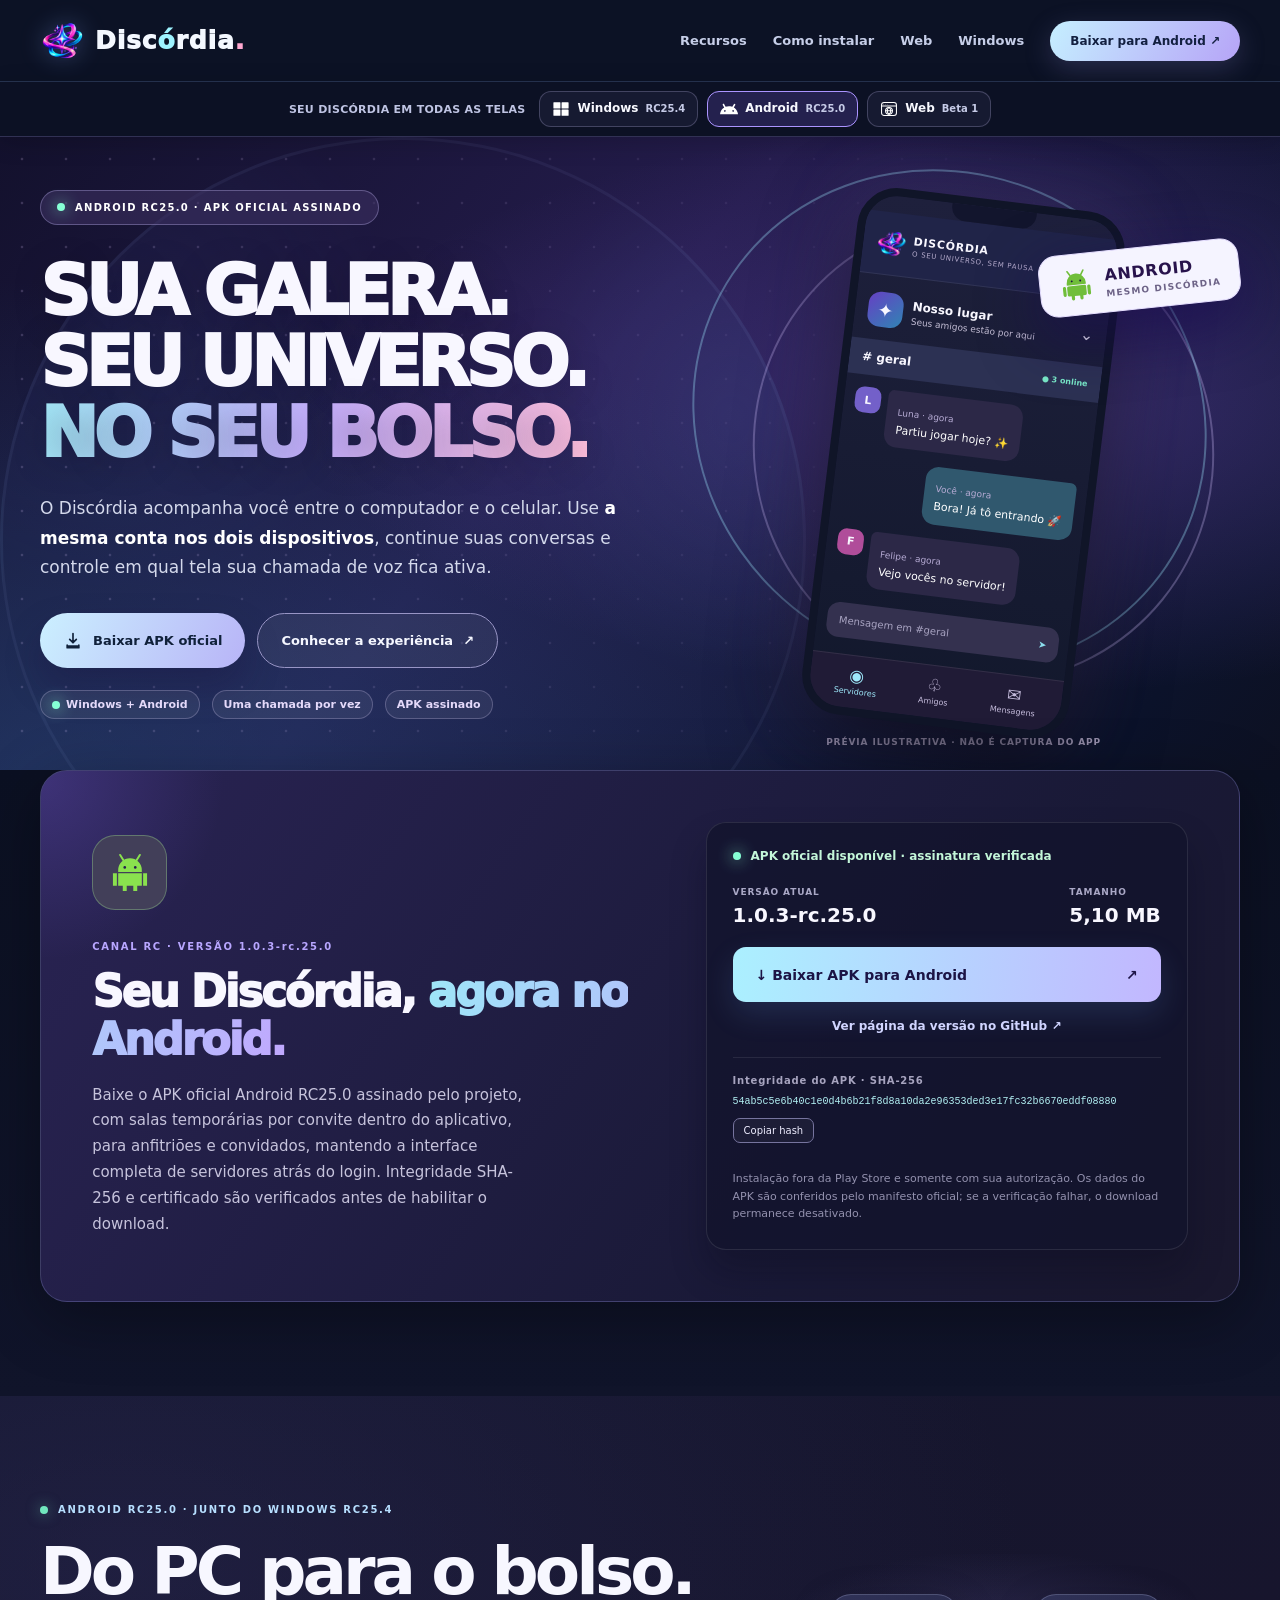
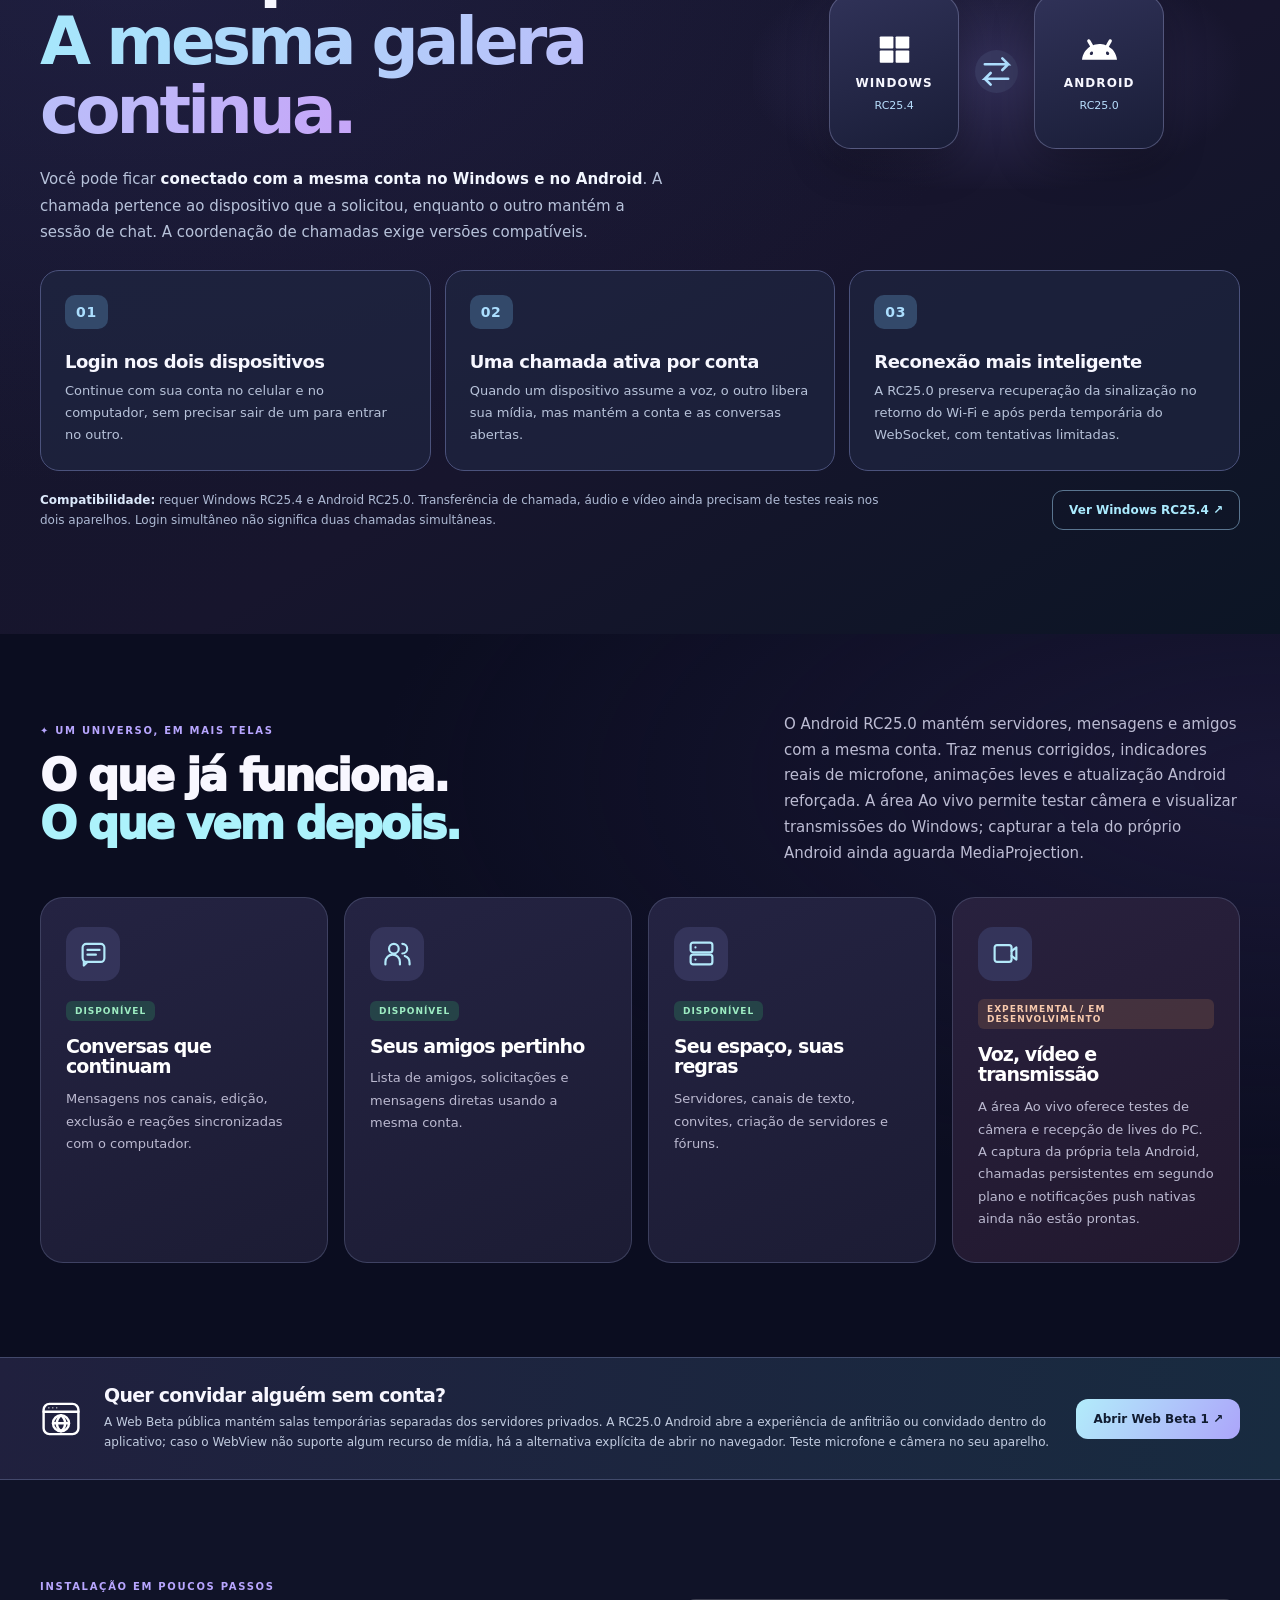
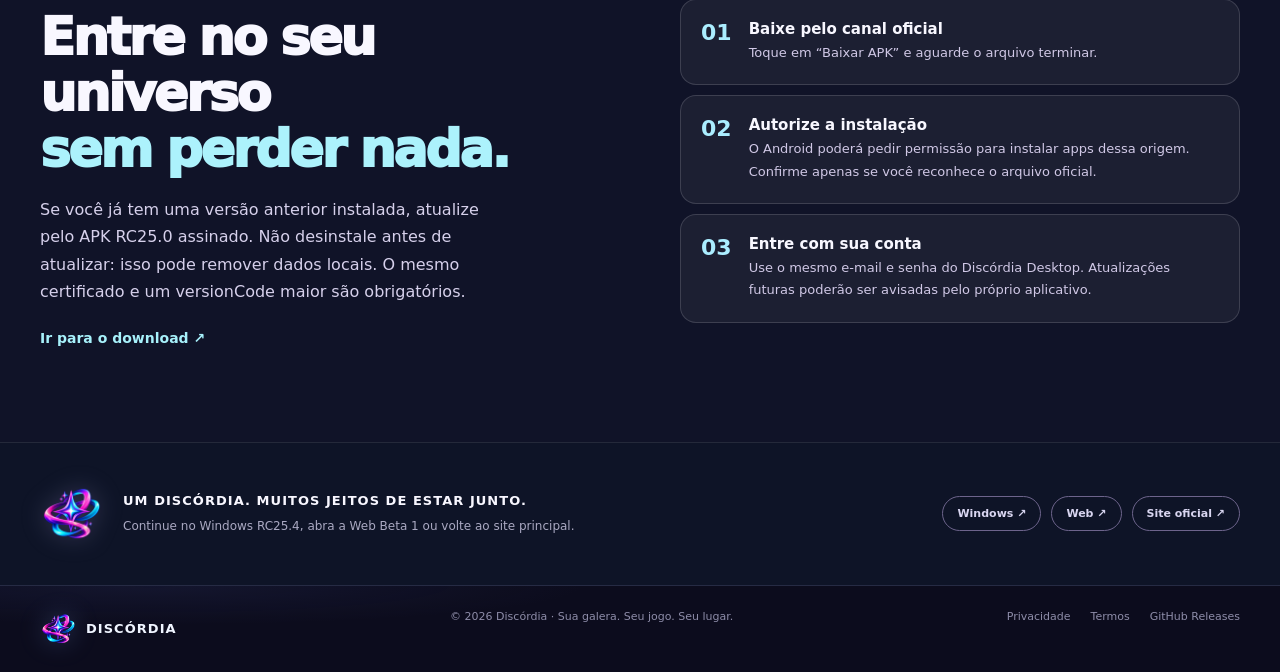
==== android/index.html @ c81fc659 "site(android): align cross-platform labels and links to current Windows RC25.4" ====
<!doctype html>
<html lang="pt-BR">
<head>
<meta charset="utf-8">
<meta name="viewport" content="width=device-width,initial-scale=1">
<meta name="theme-color" content="#0d1023">
<meta name="description" content="Discórdia Android RC25.0: APK oficial assinado, mesma conta que Windows RC25.4, login nos dois dispositivos e uma chamada ativa por vez. Baixe pelo canal oficial.">
<meta property="og:title" content="Discórdia Android · Sua galera, em qualquer lugar">
<meta property="og:description" content="O universo do Discórdia no seu Android: mesma conta, conversas e servidores. Instale pelo canal oficial.">
<meta property="og:type" content="website">
<meta http-equiv="Content-Security-Policy" content="default-src 'none'; script-src 'self'; style-src 'self'; img-src 'self' data:; connect-src 'self'; base-uri 'self'; object-src 'none'; form-action 'none'; upgrade-insecure-requests">
<script src="../legacy-github-pages-redirect.js" data-purpose="legacy-github-pages-redirect"></script>
<link rel="icon" href="../discordia-orbit-app.png" type="image/png">
<link rel="canonical" href="https://discordia-ari.pages.dev/android/">
<link rel="stylesheet" href="./site.css?v=android-rc24-20261108">
<link rel="stylesheet" href="../cross-platform-nav-20261107.css?v=2">
<link rel="stylesheet" href="./refresh-20261107.css?v=1">
<script src="./app.js?v=android-rc24-20261108" defer></script>
<title>Discórdia Android RC25.0 | Seu universo na palma da mão</title>
<link rel="stylesheet" href="../brand-unified-20261108.css">
<link rel="apple-touch-icon" href="../discordia-orbit-app.png">
</head>
<body class="sx-android">
<a class="skip-link" href="#download-section">Pular para download</a>
<header class="topbar">
 <div class="container nav-inner">
  <a class="brand" href="../" aria-label="Discórdia, página inicial"><img src="../discordia-orbit-app.png" width="44" height="44" alt=""><span>Disc<span class="brand-o">ó</span>rdia<span class="brand-dot">.</span></span></a>
  <nav class="toplinks" aria-label="Navegação"><a href="#recursos">Recursos</a><a href="#instalar">Como instalar</a><a href="../web/">Web</a><a href="../#downloads">Windows</a></nav>
  <a class="top-cta" href="#download-section">Baixar para Android <span aria-hidden="true">↗</span></a>
 </div>
</header>
<nav class="disc-cross-platform" aria-label="Versões e plataformas do Discórdia">
 <div class="disc-cross-platform-inner">
  <span class="disc-cross-platform-lead">SEU DISCÓRDIA EM TODAS AS TELAS</span>
  <a class="disc-cross-platform-link" href="../#downloads" title="Discórdia Desktop RC25.4 para Windows"><img src="../platform-icons/windows.svg" alt="" width="18" height="18">Windows <small>RC25.4</small></a>
  <a class="disc-cross-platform-link" href="#download-section" aria-current="page" title="Discórdia Android: APK oficial disponível"><img src="../platform-icons/android.svg" alt="" width="18" height="18">Android <small>RC25.0</small></a>
  <a class="disc-cross-platform-link" href="../web/" title="Discórdia Web Beta pública disponível"><img src="../platform-icons/web.svg" alt="" width="18" height="18">Web <small>Beta 1</small></a>
 </div>
</nav>
<main>
 <section class="hero" aria-labelledby="hero-title">
  <div class="sky" aria-hidden="true"></div>
  <div class="container hero-grid">
   <div class="hero-copy">
    <div class="hero-tag"><span class="live-dot" aria-hidden="true"></span> ANDROID RC25.0 · APK OFICIAL ASSINADO</div>
    <h1 id="hero-title">SUA GALERA.<br>SEU UNIVERSO.<br><em>NO SEU BOLSO.</em></h1>
    <p>O Discórdia acompanha você entre o computador e o celular. Use <strong>a mesma conta nos dois dispositivos</strong>, continue suas conversas e controle em qual tela sua chamada de voz fica ativa.</p>
    <div class="hero-actions">
     <a href="#download-section" class="button button-light"><svg viewBox="0 0 24 24" width="20" height="20" aria-hidden="true"><path fill="currentColor" d="M12 3v11m0 0 4-4m-4 4-4-4M5 17v3h14v-3" stroke="currentColor" stroke-width="2" stroke-linecap="round" stroke-linejoin="round" fill-rule="evenodd"/></svg> Baixar APK oficial</a>
     <a class="button button-outline" href="#recursos">Conhecer a experiência <span aria-hidden="true">↗</span></a>
    </div>
    <div class="hero-proof"><span><span class="proof-dot" aria-hidden="true"></span> Windows + Android</span><span>Uma chamada por vez</span><span>APK assinado</span></div>
   </div>
   <div class="hero-art" role="img" aria-label="Ilustração conceitual da interface de conversas do Discórdia Android, com canais de texto e amigos">
    <div class="halo halo-a"></div><div class="halo halo-b"></div>
    <div class="phone">
     <div class="phone-glass">
      <div class="phone-notch"></div>
      <div class="phone-head"><img src="../discordia-orbit-app.png" width="30" height="30" alt=""><span><b>DISCÓRDIA</b><small>O SEU UNIVERSO, SEM PAUSA</small></span><span class="status-dot"></span></div>
      <div class="phone-guild"><span class="guild-symbol">✦</span><div><strong>Nosso lugar</strong><small>Seus amigos estão por aqui</small></div><span>⌄</span></div>
      <div class="phone-channel"># geral <span>● 3 online</span></div>
      <div class="bubble bubble-friend"><span class="bubble-avatar">L</span><div><small>Luna · agora</small><p>Partiu jogar hoje? ✨</p></div></div>
      <div class="bubble bubble-self"><div><small>Você · agora</small><p>Bora! Já tô entrando 🚀</p></div></div>
      <div class="bubble bubble-friend"><span class="bubble-avatar pink">F</span><div><small>Felipe · agora</small><p>Vejo vocês no servidor!</p></div></div>
      <div class="phone-compose"><span>Mensagem em #geral</span><strong>➤</strong></div>
      <div class="phone-tabs"><span>◉<small>Servidores</small></span><span>♧<small>Amigos</small></span><span>✉<small>Mensagens</small></span></div>
     </div>
    </div>
    <div class="floating-logo"><svg class="android-symbol" viewBox="0 0 64 64" width="34" height="34" aria-hidden="true"><g fill="none" stroke="currentColor" stroke-linecap="round" stroke-width="3"><path d="m17 6 5 8M47 6l-5 8"/></g><g fill="currentColor"><path d="M14 29a18 18 0 0 1 36 0v3H14z"/><rect x="14" y="34" width="36" height="19" rx="3"/><rect x="6" y="34" width="6" height="19" rx="3"/><rect x="52" y="34" width="6" height="19" rx="3"/><rect x="21" y="49" width="6" height="12" rx="3"/><rect x="37" y="49" width="6" height="12" rx="3"/></g><g fill="#1d1740"><circle cx="24" cy="25" r="1.8"/><circle cx="40" cy="25" r="1.8"/></g></svg><div><strong>ANDROID</strong><span>MESMO DISCÓRDIA</span></div></div>
    <small class="concept-note">PRÉVIA ILUSTRATIVA · NÃO É CAPTURA DO APP</small>
   </div>
  </div>
 </section>
 <section class="download-wrap" id="download-section" aria-labelledby="download-title">
  <div class="container">
   <div class="download-card">
    <div class="download-lead">
     <div class="download-icon"><svg class="android-symbol" viewBox="0 0 64 64" width="42" height="42" aria-hidden="true"><path d="M17 6 22 14M47 6l-5 8" stroke="currentColor" stroke-width="3" stroke-linecap="round" fill="none"/><path fill="currentColor" d="M14 29a18 18 0 0 1 36 0v3H14zM14 34h36v19H14zM6 34h6v19H6zM52 34h6v19h-6zM21 49h6v12h-6zM37 49h6v12h-6z"/><circle cx="24" cy="25" r="2" fill="#25204f"/><circle cx="40" cy="25" r="2" fill="#25204f"/></svg></div>
     <div><span class="eyebrow">CANAL RC · VERSÃO 1.0.3-rc.25.0</span><h2 id="download-title">Seu Discórdia, <em>agora no Android.</em></h2><p>Baixe o APK oficial Android RC25.0 assinado pelo projeto, com salas temporárias por convite dentro do aplicativo, para anfitriões e convidados, mantendo a interface completa de servidores atrás do login. Integridade SHA-256 e certificado são verificados antes de habilitar o download.</p></div>
    </div>
    <div class="download-panel">
     <div class="download-status"><span class="live-dot" aria-hidden="true"></span><span id="status" role="status" aria-live="polite">Verificando versão oficial...</span></div>
     <div class="version-row"><div><small>VERSÃO ATUAL</small><strong id="version">Consultando...</strong></div><div><small>TAMANHO</small><strong id="size">—</strong></div></div>
     <a id="download" class="button button-download" hidden rel="noopener noreferrer" href="#">↓ Baixar APK para Android <span>↗</span></a>
     <a id="release-link" href="#" class="release-link" rel="noopener noreferrer" hidden>Ver página da versão no GitHub ↗</a>
     <div id="details" class="checksum" hidden><span>Integridade do APK · SHA-256</span><code id="sha256"></code><button id="copy-hash" type="button" aria-label="Copiar SHA-256 do APK">Copiar hash</button><small id="hash-feedback" role="status"></small></div>
     <p class="download-note">Instalação fora da Play Store e somente com sua autorização. Os dados do APK são conferidos pelo manifesto oficial; se a verificação falhar, o download permanece desativado.</p>
    </div>
   </div>
  </div>
 </section>
<section class="sx-android-bridge" id="dois-dispositivos" aria-labelledby="sx-android-bridge-title">
 <div class="container">
  <div class="sx-bridge-top">
   <div><span class="sx-android-eyebrow"><i></i> ANDROID RC25.0 · JUNTO DO WINDOWS RC25.4</span>
   <h2 id="sx-android-bridge-title">Do PC para o bolso.<br><em>A mesma galera continua.</em></h2>
   <p>Você pode ficar <strong>conectado com a mesma conta no Windows e no Android</strong>. A chamada pertence ao dispositivo que a solicitou, enquanto o outro mantém a sessão de chat. A coordenação de chamadas exige versões compatíveis.</p></div>
   <div class="sx-bridge-pair" aria-label="Windows RC25.4 e Android RC25.0">
    <div><img src="../platform-icons/windows.svg" width="35" height="35" alt=""><strong>WINDOWS</strong><small>RC25.4</small></div>
    <span class="sx-bridge-arrows" aria-hidden="true"><svg width="35" height="35" viewBox="0 0 24 24" fill="none" stroke="currentColor" stroke-width="1.8" stroke-linecap="round"><path d="M4 7h16l-4-4m4 4-4 4M20 17H4l4-4m-4 4 4 4"/></svg></span>
    <div><img src="../platform-icons/android.svg" width="35" height="35" alt=""><strong>ANDROID</strong><small>RC25.0</small></div>
   </div>
  </div>
  <div class="sx-bridge-grid">
   <article><span class="sx-bridge-num">01</span><h3>Login nos dois dispositivos</h3><p>Continue com sua conta no celular e no computador, sem precisar sair de um para entrar no outro.</p></article>
   <article><span class="sx-bridge-num">02</span><h3>Uma chamada ativa por conta</h3><p>Quando um dispositivo assume a voz, o outro libera sua mídia, mas mantém a conta e as conversas abertas.</p></article>
   <article><span class="sx-bridge-num">03</span><h3>Reconexão mais inteligente</h3><p>A RC25.0 preserva recuperação da sinalização no retorno do Wi-Fi e após perda temporária do WebSocket, com tentativas limitadas.</p></article>
  </div>
  <div class="sx-bridge-foot"><p><strong>Compatibilidade:</strong> requer Windows RC25.4 e Android RC25.0. Transferência de chamada, áudio e vídeo ainda precisam de testes reais nos dois aparelhos. Login simultâneo não significa duas chamadas simultâneas.</p>
   <a href="https://github.com/magaskye/discordia/releases/tag/v1.0.3-rc.25.4" target="_blank" rel="noopener noreferrer">Ver Windows RC25.4 ↗</a></div>
 </div>
</section>
 <section class="features" id="recursos" aria-labelledby="features-title">
  <div class="container">
   <div class="section-heading"><div><span class="eyebrow">✦ UM UNIVERSO, EM MAIS TELAS</span><h2 id="features-title">O que já funciona.<br><em>O que vem depois.</em></h2></div><p>O Android RC25.0 mantém servidores, mensagens e amigos com a mesma conta. Traz menus corrigidos, indicadores reais de microfone, animações leves e atualização Android reforçada. A área Ao vivo permite testar câmera e visualizar transmissões do Windows; capturar a tela do próprio Android ainda aguarda MediaProjection.</p></div>
   <div class="feature-grid">
    <article class="feature-card"><span class="feature-ic"><svg aria-hidden="true" width="30" height="30" viewBox="0 0 24 24" fill="none" stroke="currentColor" stroke-width="1.8" stroke-linecap="round" stroke-linejoin="round"><rect x="3" y="4" width="18" height="15" rx="3"/><path d="M7 9h10M7 13h7m-7 6-3 3v-3"/></svg></span><span class="feature-label ready">DISPONÍVEL</span><h3>Conversas que continuam</h3><p>Mensagens nos canais, edição, exclusão e reações sincronizadas com o computador.</p></article>
    <article class="feature-card"><span class="feature-ic"><svg aria-hidden="true" width="30" height="30" viewBox="0 0 24 24" fill="none" stroke="currentColor" stroke-width="1.8" stroke-linecap="round" stroke-linejoin="round"><circle cx="9" cy="8" r="4"/><path d="M2 21v-2a6 6 0 0 1 12 0v2m2-17a4 4 0 0 1 0 8m2 2a6 6 0 0 1 4 6v1"/></svg></span><span class="feature-label ready">DISPONÍVEL</span><h3>Seus amigos pertinho</h3><p>Lista de amigos, solicitações e mensagens diretas usando a mesma conta.</p></article>
    <article class="feature-card"><span class="feature-ic"><svg aria-hidden="true" width="30" height="30" viewBox="0 0 24 24" fill="none" stroke="currentColor" stroke-width="1.8" stroke-linecap="round" stroke-linejoin="round"><rect x="3" y="3" width="18" height="8" rx="2"/><rect x="3" y="13" width="18" height="8" rx="2"/><path d="M7 7h.01M7 17h.01"/></svg></span><span class="feature-label ready">DISPONÍVEL</span><h3>Seu espaço, suas regras</h3><p>Servidores, canais de texto, convites, criação de servidores e fóruns.</p></article>
    <article class="feature-card future"><span class="feature-ic"><svg aria-hidden="true" width="30" height="30" viewBox="0 0 24 24" fill="none" stroke="currentColor" stroke-width="1.8" stroke-linecap="round" stroke-linejoin="round"><rect x="3" y="5" width="14" height="14" rx="2"/><path d="m17 10 4-3v10l-4-3"/></svg></span><span class="feature-label planned">EXPERIMENTAL / EM DESENVOLVIMENTO</span><h3>Voz, vídeo e transmissão</h3><p>A área Ao vivo oferece testes de câmera e recepção de lives do PC. A captura da própria tela Android, chamadas persistentes em segundo plano e notificações push nativas ainda não estão prontas.</p></article>
   </div>
  </div>
 </section>
 <section class="sx-mobile-web-note" aria-label="Discórdia Web no celular"><div class="container sx-mobile-web-inner"><img src="../platform-icons/web.svg" width="42" height="42" alt=""><div><h2>Quer convidar alguém sem conta?</h2><p>A Web Beta pública mantém salas temporárias separadas dos servidores privados. A RC25.0 Android abre a experiência de anfitrião ou convidado dentro do aplicativo; caso o WebView não suporte algum recurso de mídia, há a alternativa explícita de abrir no navegador. Teste microfone e câmera no seu aparelho.</p></div><a href="https://discordia-web-beta.pages.dev/" rel="noopener noreferrer">Abrir Web Beta 1 ↗</a></div></section>
 <section class="instructions" id="instalar" aria-labelledby="install-title"><div class="container instruction-grid">
  <div><span class="eyebrow">INSTALAÇÃO EM POUCOS PASSOS</span><h2 id="install-title">Entre no seu universo<br><em>sem perder nada.</em></h2><p>Se você já tem uma versão anterior instalada, atualize pelo APK RC25.0 assinado. Não desinstale antes de atualizar: isso pode remover dados locais. O mesmo certificado e um versionCode maior são obrigatórios.</p><a class="install-anchor" href="#download-section">Ir para o download ↗</a></div>
  <ol class="steps"><li><b>01</b><div><strong>Baixe pelo canal oficial</strong><p>Toque em “Baixar APK” e aguarde o arquivo terminar.</p></div></li><li><b>02</b><div><strong>Autorize a instalação</strong><p>O Android poderá pedir permissão para instalar apps dessa origem. Confirme apenas se você reconhece o arquivo oficial.</p></div></li><li><b>03</b><div><strong>Entre com sua conta</strong><p>Use o mesmo e-mail e senha do Discórdia Desktop. Atualizações futuras poderão ser avisadas pelo próprio aplicativo.</p></div></li></ol>
 </div></section>
 <section class="cross-platform"><div class="container cross-inner"><img src="../discordia-orbit-app.png" width="62" height="62" alt=""><div><strong>UM DISCÓRDIA. MUITOS JEITOS DE ESTAR JUNTO.</strong><p>Continue no Windows RC25.4, abra a Web Beta 1 ou volte ao site principal.</p></div><div class="cross-links"><a href="../#downloads">Windows ↗</a><a href="../web/">Web ↗</a><a href="../">Site oficial ↗</a></div></div></section>
</main>
<footer class="footer"><div class="container footer-inner"><a class="dc-footbrand" href="../" aria-label="Discórdia · Início"><img src="../discordia-orbit-app.png" alt="" width="36" height="36"><span>DISCÓRDIA</span></a><span>© 2026 Discórdia · Sua galera. Seu jogo. Seu lugar.</span><div><a href="../privacidade.html">Privacidade</a><a href="../termos.html">Termos</a><a href="https://github.com/magaskye/discordia/releases" rel="noopener noreferrer">GitHub Releases</a></div></div></footer>
</body>
</html>
---- android/site.css ----
:root{color-scheme:dark;--bg:#0b0b20;--deep:#160d3a;--purple:#5427a3;--ink:#faf8ff;--muted:#c8c4dd;--cyan:#a1f0ff;--border:rgba(207,195,255,.22);font-family:Inter,"Segoe UI",system-ui,-apple-system,sans-serif}
*{box-sizing:border-box}html{scroll-behavior:smooth;scroll-padding-top:90px}body{margin:0;background:var(--bg);color:var(--ink);font-size:16px;-webkit-font-smoothing:antialiased}a{color:inherit;text-decoration:none}button{font:inherit;cursor:pointer}img{max-width:100%;height:auto}h1,h2,h3,p{margin:0}h1,h2,h3{letter-spacing:-.05em;line-height:1.1}p{line-height:1.72}svg{flex:none}::selection{background:#bcefff;color:#230e59}:focus-visible{outline:3px solid var(--cyan);outline-offset:4px}[hidden]{display:none!important}.container{width:min(1200px,calc(100% - 52px));margin-inline:auto}.skip-link{position:fixed;left:16px;top:-150px;z-index:99;background:#fff;color:#201045;padding:12px 16px;border-radius:10px}.skip-link:focus{top:15px}
.topbar{height:82px;background:#28105cf5;border-bottom:1px solid #ffffff22;position:relative;z-index:20}.nav-inner{display:flex;align-items:center;height:100%;gap:26px}.brand{display:inline-flex;align-items:center;gap:11px;font-weight:950;letter-spacing:.015em;font-size:25px;white-space:nowrap}.brand img{filter:drop-shadow(0 0 12px #ffffff25)}.brand-o{color:#9ef3ff}.brand-dot{color:#ffa7d0}.toplinks{display:flex;gap:26px;align-items:center;margin-left:auto}.toplinks a{font-weight:750;font-size:13px;color:#eee8ff;transition:color .2s}.toplinks a:hover{color:#9fe8ff}.top-cta{font-size:12px;font-weight:900;white-space:nowrap;padding:13px 20px;border-radius:100px;background:#fff;color:#25104b;transition:background .2s,transform .2s}.top-cta:hover{background:#d4f6ff;transform:translateY(-2px)}
.hero{position:relative;isolation:isolate;background:radial-gradient(ellipse at 80% 35%,rgba(156,95,255,.55),transparent 46%),radial-gradient(ellipse at 3% 80%,rgba(51,130,236,.42),transparent 51%),linear-gradient(130deg,#31106b 0%,#491f93 43%,#291057 83%,#1c1245 100%);overflow:hidden}.hero:before{content:"";position:absolute;border:3px solid rgba(189,231,255,.17);width:800px;height:800px;right:-210px;top:-260px;border-radius:50%;pointer-events:none}.sky{position:absolute;inset:0;z-index:-1;opacity:.38;background-image:radial-gradient(rgba(224,202,255,.65) 1px,transparent 1.7px);background-size:44px 44px;mask-image:linear-gradient(95deg,#000c,transparent 85%)}.hero-grid{display:grid;grid-template-columns:minmax(0,1.06fr) minmax(0,.94fr);align-items:center;gap:24px;min-height:650px;padding-top:38px;padding-bottom:62px}.hero-copy{position:relative;z-index:3;padding-bottom:16px}.hero-tag{display:inline-flex;align-items:center;gap:10px;border:1px solid #ffffff69;background:#ffffff1b;padding:11px 16px;border-radius:50px;font-size:10px;font-weight:900;letter-spacing:.13em;color:#fff}.live-dot,.proof-dot{width:8px;height:8px;display:inline-block;background:#86ffd5;border-radius:50%;box-shadow:0 0 16px #8effd7}.hero h1{font-family:Bahnschrift,"Arial Narrow","Segoe UI",system-ui,sans-serif;font-weight:950;font-size:clamp(54px,5.6vw,89px);line-height:1.0;letter-spacing:-.066em;margin:31px 0 25px;white-space:nowrap}.hero h1 em{font-style:normal;color:#a5eaff;background:linear-gradient(95deg,#a0eaff 0%,#e6d2ff 65%,#ffc4e8 100%);background-clip:text;-webkit-background-clip:text;color:transparent}.hero-copy>p{font-size:17px;color:#ede6ff;max-width:580px}.hero-copy strong{color:#fff}.hero-actions{display:flex;flex-wrap:wrap;gap:12px;margin:31px 0 22px}.button{min-height:55px;padding:14px 23px;display:inline-flex;align-items:center;justify-content:center;gap:10px;border-radius:999px;font-size:13px;font-weight:900;transition:background .18s ease,transform .18s ease,border .18s ease}.button:hover{transform:translateY(-2px)}.button-light{background:#fff;color:#24114f;box-shadow:0 18px 36px #16073344}.button-light:hover{background:#d8f7ff}.button-outline{border:1.5px solid #ffffffae;background:#ffffff0e;color:#fff}.button-outline:hover{background:#ffffff25}.hero-proof{display:flex;flex-wrap:wrap;gap:8px;color:#e4d9fa;font-size:11px;font-weight:700}.hero-proof>span{display:flex;align-items:center;gap:6px;padding-right:10px;border-right:1px solid #ffffff48}.hero-proof>span:last-child{border:0}
.hero-art{position:relative;min-width:0;height:575px;display:grid;place-items:center}.halo{position:absolute;left:12%;right:5%;border:2px solid #d5c3ff4a;border-radius:50%;transform:rotate(-28deg);pointer-events:none}.halo-a{height:470px;top:7%}.halo-b{height:490px;left:0;top:0;transform:rotate(34deg);border-color:#a0eaff55}.phone{position:relative;z-index:2;width:269px;height:530px;border:8px solid #12152d;background:#12152d;box-shadow:0 30px 80px #0b052dbb,0 0 65px #b779ff55;transform:rotate(7deg);border-radius:40px;overflow:hidden}.phone-glass{position:relative;display:flex;flex-direction:column;height:100%;border-radius:31px;background:linear-gradient(180deg,#1d1a35,#141529);overflow:hidden}.phone-notch{width:85px;height:17px;background:#12152d;border-radius:0 0 14px 14px;margin:0 auto;z-index:2}.phone-head{height:63px;display:flex;gap:7px;align-items:center;padding:11px 13px;border-bottom:1px solid #ffffff13;background:#211b43}.phone-head img{width:30px;height:30px}.phone-head span:nth-child(2){display:grid;gap:2px}.phone-head b{letter-spacing:.07em;font-size:11px}.phone-head small{font-size:7px;letter-spacing:.1em;color:#b6accd}.status-dot{margin-left:auto;width:7px;height:7px;background:#80f3c7;border-radius:50%}.phone-guild{display:flex;align-items:center;gap:9px;padding:17px 13px 13px}.guild-symbol{display:grid;place-items:center;width:35px;height:35px;border-radius:12px;background:linear-gradient(135deg,#6640c4,#3084b4);font-size:19px}.phone-guild div{display:grid;gap:3px;flex:1}.phone-guild strong{font-size:12px}.phone-guild small{font-size:9px;color:#c4bed5}.phone-channel{display:flex;justify-content:space-between;align-items:center;padding:11px 13px;background:#29274b;font-size:12px;font-weight:800}.phone-channel span{color:#79e8c7;font-size:8px}.bubble{display:flex;gap:7px;margin:12px 11px 2px;align-items:flex-start}.bubble-avatar{width:26px;height:26px;border-radius:9px;background:#7360c9;display:grid;place-items:center;font-size:11px;font-weight:900;flex:none}.bubble-avatar.pink{background:#b04d9a}.bubble>div{padding:10px 11px;background:#2c2847;border-radius:6px 13px 13px 13px;max-width:208px}.bubble small{font-size:9px;color:#b6abd4}.bubble p{margin-top:4px;font-size:11px;line-height:1.3;color:#fff}.bubble-self{justify-content:flex-end}.bubble-self>div{background:#30586e;border-radius:13px 6px 13px 13px}.phone-compose{display:flex;justify-content:space-between;align-items:center;margin:15px 10px 6px;padding:12px;border-radius:12px;background:#34314f;color:#a9a4c2;font-size:10px}.phone-compose strong{color:#8cdeed}.phone-tabs{margin-top:auto;display:flex;justify-content:space-around;border-top:1px solid #ffffff16;background:#201b36;padding:9px 4px 12px}.phone-tabs span{display:flex;flex-direction:column;gap:2px;align-items:center;color:#c6bddd;font-size:17px}.phone-tabs small{font-size:8px}.phone-tabs span:first-child{color:#9ee9fb}.floating-logo{position:absolute;z-index:3;right:0;top:72px;transform:rotate(-6deg);display:flex;align-items:center;gap:12px;background:#f5f4ff;color:#28134c;border:1px solid #e6dfff;border-radius:18px;padding:13px 19px;box-shadow:0 20px 60px #1a0b53aa}.floating-logo svg{color:#70be3a}.floating-logo div{display:grid;gap:4px}.floating-logo strong{font-size:16px;letter-spacing:.04em}.floating-logo span{font-size:9px;font-weight:800;letter-spacing:.13em;color:#6d6387}.concept-note{position:absolute;bottom:3px;color:#eee0ffad;font-size:9px;letter-spacing:.1em;font-weight:800}
.download-wrap{position:relative;z-index:4;background:linear-gradient(#0f1026,#111029);padding:0 0 94px}.download-card{position:relative;margin-top:-42px;display:grid;grid-template-columns:1fr minmax(335px,.85fr);gap:46px;align-items:center;padding:clamp(24px,4vw,54px);border-radius:27px;border:1px solid #9582df85;background:linear-gradient(125deg,#292353,#191936 70%,#19172d);box-shadow:0 24px 80px #06051880;overflow:hidden}.download-card:before{content:"";position:absolute;inset:-35% auto auto -16%;width:390px;height:390px;border-radius:50%;background:radial-gradient(#6750c055,transparent 65%);pointer-events:none}.download-lead,.download-panel{position:relative;z-index:2}.download-icon{display:inline-grid;place-items:center;background:#423f59;border:1px solid #9cda925e;color:#8ae14e;width:75px;height:75px;border-radius:23px;margin-bottom:25px}.eyebrow{display:inline-block;font-size:10px;font-weight:900;letter-spacing:.17em;color:#b8a6ff}.download-lead h2,.section-heading h2,.instruction-grid h2{font-size:clamp(34px,3.4vw,51px);margin:15px 0 18px;font-weight:950}.download-lead h2 em,.section-heading h2 em,.instruction-grid h2 em{font-style:normal;color:#acf2fc}.download-lead p{font-size:15px;color:#c6c3dc;max-width:430px}.download-panel{border:1px solid #ffffff19;border-radius:20px;background:#12132cbd;padding:26px;box-shadow:0 22px 35px #09071544}.download-status{display:flex;align-items:center;gap:10px;color:#c3f6d9;font-size:12px;font-weight:850}.version-row{display:flex;justify-content:space-between;gap:15px;padding:24px 0 20px}.version-row>div{display:grid;gap:6px}.version-row small{font-size:9px;letter-spacing:.1em;color:#aaa8c6;font-weight:800}.version-row strong{font-size:20px;white-space:nowrap}.button-download{width:100%;background:linear-gradient(95deg,#abf0ff,#c2b7ff);color:#1c1445;font-size:14px;border-radius:13px;box-shadow:0 12px 30px #639dec29}.button-download:hover{background:#e2f4ff}.button-download span{margin-left:auto}.release-link{display:block;font-size:12px;font-weight:800;color:#d1d5ff;text-align:center;margin:17px auto 7px}.release-link:hover{text-decoration:underline}.checksum{margin-top:24px;padding-top:17px;border-top:1px solid #ffffff16;display:grid;gap:8px}.checksum span{color:#a7a4bf;font-size:10px;font-weight:900;letter-spacing:.08em}.checksum code{font-size:10px;color:#b2f0f3;overflow-wrap:anywhere;line-height:1.6}.checksum button{justify-self:start;border:1px solid #76749e;background:#ffffff0a;color:#eeedff;border-radius:7px;padding:6px 10px;font-size:10px}.checksum small{color:#b7f1d1}.download-note{color:#9391ae;font-size:11px;line-height:1.6;margin-top:19px}
.features{padding:78px 0 94px;background:radial-gradient(ellipse at 80% 25%,#26204a80,transparent 52%),#101026}.section-heading{display:grid;grid-template-columns:1.2fr .8fr;align-items:end;gap:60px;margin-bottom:30px}.section-heading p{font-size:15px;color:#bcbcd3}.feature-grid{display:grid;grid-template-columns:repeat(4,minmax(0,1fr));gap:16px}.feature-card{padding:29px 25px 32px;border-radius:23px;background:linear-gradient(155deg,#242342,#1c1c34);border:1px solid var(--border);min-height:265px}.feature-card.future{background:linear-gradient(155deg,#28213e,#22182e);border-color:#aa8c9d52}.feature-ic{display:grid;place-items:center;width:50px;height:50px;background:#4d3b8c81;border-radius:15px;color:#c8daff;font-size:26px;margin-bottom:18px}.feature-label{display:inline-block;font-size:9px;font-weight:900;letter-spacing:.11em;padding:5px 9px;border-radius:6px}.feature-label.ready{background:#2a6d5570;color:#9decc2}.feature-label.planned{background:#6b4b4470;color:#f8caad}.feature-card h3{font-size:19px;margin:15px 0 11px;color:#fff}.feature-card p{font-size:13px;color:#bbb9d0}
.instructions{background:linear-gradient(120deg,#31146a,#241149 62%,#181431);padding:95px 0}.instruction-grid{display:grid;grid-template-columns:1fr 1fr;gap:80px;align-items:center}.instruction-grid h2{font-size:clamp(36px,4vw,57px)}.instruction-grid>div>p{max-width:470px;color:#d6d0eb}.install-anchor{display:inline-block;margin-top:24px;color:#a7f1fb;font-weight:800;font-size:14px}.steps{padding:0;list-style:none;margin:0;display:grid;gap:10px}.steps li{display:flex;gap:17px;align-items:flex-start;background:#ffffff0d;padding:20px;border:1px solid #ffffff25;border-radius:16px}.steps b{font-size:22px;color:#abedff}.steps strong{display:block;font-size:15px;margin-bottom:4px}.steps p{font-size:13px;color:#d0c8e6}
.cross-platform{background:#151427;border-top:1px solid #ffffff17;padding:40px 0}.cross-inner{display:flex;align-items:center;gap:21px}.cross-inner img{filter:drop-shadow(0 0 12px #b6b1ed44)}.cross-inner>div:nth-child(2){flex:1}.cross-inner strong{font-size:13px;letter-spacing:.08em}.cross-inner p{font-size:12px;color:#aaa9c2;margin-top:7px}.cross-links{display:flex;flex-wrap:wrap;gap:10px}.cross-links a{border:1px solid #6d648c;color:#d9d6f1;border-radius:999px;padding:10px 14px;font-size:11px;font-weight:800}.cross-links a:hover{border-color:#bce9ff;color:#bce9ff}.footer{background:#0c0c1d;padding:24px 0}.footer-inner{display:flex;justify-content:space-between;gap:20px;color:#8e8da9;font-size:11px}.footer-inner>div{display:flex;gap:20px;flex-wrap:wrap}.footer a:hover{color:#b6ebf6}
@media(max-width:1120px){.hero h1{font-size:clamp(47px,5.4vw,70px)}.floating-logo{right:-6px}.feature-grid{grid-template-columns:repeat(2,1fr)}.toplinks{gap:13px}}
@media(max-width:900px){.toplinks{display:none}.top-cta{margin-left:auto}.hero-grid{grid-template-columns:1fr .82fr}.hero h1{font-size:clamp(43px,5.4vw,62px)}.hero-copy>p{font-size:15px}.phone{transform:rotate(5deg) scale(.86)}.hero-art{height:490px}.floating-logo{top:65px;right:-16px;transform:scale(.82) rotate(-6deg)}.download-card{grid-template-columns:1fr 1fr;gap:23px}.version-row strong{font-size:16px}.section-heading{gap:18px}}
@media(max-width:710px){.container{width:min(100% - 32px,560px)}.topbar{height:72px}.brand{font-size:20px}.brand img{width:37px}.top-cta{font-size:11px;padding:11px 13px}.hero-grid{grid-template-columns:1fr;padding-top:55px;padding-bottom:55px;gap:0}.hero h1{font-size:clamp(44px,9.2vw,67px);margin-top:25px}.hero-copy>p{max-width:540px}.hero-art{height:438px;margin-top:16px}.phone{transform:scale(.77) rotate(6deg)}.floating-logo{top:35px;right:0;transform:scale(.75) rotate(-6deg)}.halo-a{height:320px;top:13%}.halo-b{height:370px;top:8%}.download-wrap{padding-bottom:65px}.download-card{margin-top:-12px;grid-template-columns:1fr;gap:22px}.download-lead h2{font-size:37px}.download-icon{margin-bottom:16px}.section-heading{grid-template-columns:1fr}.features{padding:65px 0}.feature-grid{grid-template-columns:1fr 1fr}.instruction-grid{grid-template-columns:1fr;gap:35px}.instructions{padding:70px 0}.cross-inner{flex-wrap:wrap}.cross-links{width:100%}}
@media(max-width:470px){.hero h1{font-size:clamp(40px,10.3vw,54px)}.hero-tag{font-size:8px;padding:10px 12px}.hero-actions .button{width:100%}.hero-proof{font-size:10px}.feature-grid{grid-template-columns:1fr}.feature-card{min-height:unset}.hero-art{margin-top:0}.floating-logo{right:-28px;top:28px;transform:scale(.65) rotate(-6deg)}.download-panel{padding:18px}.version-row strong{font-size:15px}.footer-inner{flex-direction:column}.phone{transform:scale(.76) rotate(6deg)}}
@media(prefers-reduced-motion:reduce){html{scroll-behavior:auto}.button,.top-cta{transition:none}.button:hover,.top-cta:hover{transform:none}}
---- cross-platform-nav-20261107.css ----
/* Navegação oficial entre plataformas — permanente, acessível e responsiva. */
.disc-cross-platform{position:sticky;top:0;z-index:105;background:rgba(13,18,37,.96);border-bottom:1px solid rgba(182,165,255,.22);color:#f6f5ff;backdrop-filter:blur(14px);-webkit-backdrop-filter:blur(14px);box-shadow:0 5px 24px rgba(0,0,0,.18)}
.disc-cross-platform *{box-sizing:border-box}
.disc-cross-platform-inner{width:min(1200px,calc(100% - 28px));min-height:54px;margin:auto;display:flex;align-items:center;justify-content:center;gap:9px;padding:7px 0}
.disc-cross-platform-lead{font-family:Inter,"Segoe UI",system-ui,sans-serif;font-weight:800;font-size:11px;letter-spacing:.025em;white-space:nowrap;color:#bfc4e3;margin-right:5px}
.disc-cross-platform-link{display:inline-flex;align-items:center;justify-content:center;gap:7px;min-height:36px;min-width:0;border:1px solid rgba(183,180,227,.27);border-radius:12px;padding:5px 12px;color:#f8f9ff!important;text-decoration:none!important;background:rgba(134,120,188,.09);font-family:Inter,"Segoe UI",system-ui,sans-serif;font-size:12px;line-height:1.15;font-weight:750;white-space:nowrap;transition:background .18s,border-color .18s}
.disc-cross-platform-link img{width:18px;height:18px;object-fit:contain;flex-shrink:0}
.disc-cross-platform-link small{font-size:10px;font-weight:600;color:#c6cbe7}
.disc-cross-platform-link[aria-current="page"]{background:rgba(119,88,221,.23);border-color:#ab94ff}
.disc-cross-platform-link:not([aria-current="page"]):hover{background:rgba(119,88,221,.29);border-color:#9586e5}
.disc-cross-platform-link:focus-visible{outline:3px solid #9eeeff;outline-offset:3px}
.disc-rc21-notes-link{display:inline-flex;align-items:center;gap:7px;margin-top:8px;color:#d6b9ff!important;text-decoration:underline;text-underline-offset:3px;font-size:13px;font-weight:800}
@media(max-width:730px){.disc-cross-platform-inner{justify-content:space-between;gap:5px;min-height:50px}.disc-cross-platform-lead{display:none}.disc-cross-platform-link{flex:1;padding:5px 6px;gap:5px;font-size:11px}.disc-cross-platform-link small{display:none}}
@media(max-width:370px){.disc-cross-platform-link{font-size:10px;padding:6px 4px}.disc-cross-platform-link img{width:15px;height:15px}}
---- android/refresh-20261107.css ----
/* Android RC23.3 page refresh, matching official site and Web Beta identity. */
.sx-android{background:#0b0e1d;color:#f8f7ff}
.sx-android .topbar{background:#0d1326f2;border-bottom:1px solid #9f9cdf38}
.sx-android .top-cta{background:linear-gradient(120deg,#c5efff,#b6a4f7);color:#132040;box-shadow:0 8px 27px #7e7cc342}
.sx-android .toplinks a{color:#c6cee8}
.sx-android .hero{background:radial-gradient(ellipse at 80% 40%,#7956d058,transparent 50%),radial-gradient(ellipse at 5% 95%,#245a8966,transparent 55%),linear-gradient(130deg,#13112d,#241c4c 43%,#0c132b 88%,#0d1020)}
.sx-android .hero:before{border-color:#abc4ff22}
.sx-android .hero h1{font-size:clamp(49px,5.4vw,84px);line-height:1.03;white-space:normal}
.sx-android .hero h1 em{background:linear-gradient(100deg,#a4eaf9,#c6b0ff,#ffbfdd);background-clip:text;-webkit-background-clip:text}
.sx-android .hero-tag{font-size:10px;background:#4033648a;border-color:#a69bd46e}
.sx-android .hero-copy>p{max-width:590px;color:#d4d9ec}
.sx-android .button-light{background:linear-gradient(115deg,#cbf0ff,#b8b4f7);color:#10213a}
.sx-android .button-outline{border-color:#9895c5;color:#f5f7ff}
.sx-android .phone{border-color:#101528;box-shadow:0 30px 85px #0009,0 0 75px #a88cff35}
.sx-android .phone-glass{background:linear-gradient(#1e203c,#12182c)}
.sx-android .phone-head{background:#202448}
.sx-android .phone-channel{background:#2c3153}
.sx-android .hero-proof{gap:9px 12px}
.sx-android .hero-proof>span{border:1px solid #e5dbff3e;border-radius:100px;padding:7px 11px;background:#ffffff10}
.sx-android .download-wrap{background:linear-gradient(180deg,#0b1022,#10142a)}
.sx-android .download-card{border-color:#6768a278;box-shadow:0 16px 65px #0005}
.sx-android .download-lead h2 em{background:linear-gradient(100deg,#9ee6f8,#c0a8fe);background-clip:text;-webkit-background-clip:text;color:transparent}
.sx-android .features{background:radial-gradient(ellipse at 100% 20%,#29224d77,transparent 50%),#0b0d20}
.sx-android .feature-card{border:1px solid #575c7f8c;transition:transform .18s,border-color .18s}
.sx-android .feature-card:hover{transform:translateY(-3px);border-color:#8a90c1}
.sx-android .feature-card .feature-ic{display:grid;place-items:center;width:54px;height:54px;border-radius:15px;background:#34345a;color:#b3e9fa;font-size:0}
.sx-android .feature-card .feature-ic svg{width:29px;height:29px}
.sx-android .instructions{background:#101328}
.sx-android-bridge{padding:clamp(62px,8vw,112px) 0;background:radial-gradient(ellipse at 10% 20%,#2f2b5b66,transparent 55%),linear-gradient(150deg,#14172e,#17152d 60%,#0c1525);color:#f7f7ff;position:relative}
.sx-bridge-top{display:grid;grid-template-columns:1.15fr .85fr;align-items:center;gap:55px}
.sx-android-eyebrow{display:inline-flex;align-items:center;gap:10px;letter-spacing:.17em;font-size:10px;font-weight:900;color:#b7dfff}
.sx-android-eyebrow i{width:8px;height:8px;background:#71e7be;border-radius:50%;box-shadow:0 0 14px #79e8c988}
.sx-bridge-top h2{font-size:clamp(34px,5.2vw,66px);letter-spacing:-.06em;line-height:1.06;margin:19px 0 20px}
.sx-bridge-top h2 em{font-style:normal;background:linear-gradient(100deg,#a6e8fc,#c6a6f8);background-clip:text;-webkit-background-clip:text;color:transparent}
.sx-bridge-top p{font-size:15px;color:#b7c2da;max-width:630px;line-height:1.74}.sx-bridge-top p strong{color:#f2f6ff}
.sx-bridge-pair{display:flex;align-items:center;justify-content:center;gap:16px;background:radial-gradient(ellipse at center,#45407599,transparent 73%);padding:40px 5px}
.sx-bridge-pair>div{min-width:130px;min-height:155px;border:1px solid #70739b99;border-radius:22px;background:linear-gradient(160deg,#303258,#191d37);display:flex;align-items:center;justify-content:center;flex-direction:column;gap:9px;box-shadow:0 14px 42px #0004}
.sx-bridge-pair strong{font-size:12px;letter-spacing:.09em}.sx-bridge-pair small{font-size:11px;color:#b7ddfc}
.sx-bridge-arrows{display:grid;place-items:center;color:#aedfff;background:#37385e;border-radius:50%;width:43px;height:43px;flex:none}
.sx-bridge-grid{display:grid;grid-template-columns:repeat(3,minmax(0,1fr));gap:14px;margin-top:25px}
.sx-bridge-grid article{border:1px solid #4b527c;border-radius:19px;background:#202743a6;padding:24px}
.sx-bridge-num{display:inline-flex;color:#acdfff;letter-spacing:.05em;font-size:14px;font-weight:900;background:#33496a;border-radius:10px;padding:9px 11px}
.sx-bridge-grid h3{margin:23px 0 9px;font-size:18px;letter-spacing:-.03em}
.sx-bridge-grid p{margin:0;color:#b7c2d9;font-size:13px;line-height:1.67}
.sx-bridge-foot{display:flex;align-items:center;gap:24px;justify-content:space-between;margin-top:19px}
.sx-bridge-foot p{font-size:12px;color:#aebad4;max-width:840px;line-height:1.74}.sx-bridge-foot strong{color:#dce9fb}
.sx-bridge-foot a{flex:none;color:#abebff;font-size:12px;font-weight:800;border:1px solid #5a7590;border-radius:11px;padding:12px 16px}
.sx-bridge-foot a:hover{background:#253e56}
.sx-mobile-web-note{padding:27px 0;background:linear-gradient(100deg,#20203e,#182b40);border-block:1px solid #626b9388}
.sx-mobile-web-inner{display:flex;align-items:center;gap:22px}
.sx-mobile-web-inner img{flex:none}
.sx-mobile-web-inner>div{flex:1}
.sx-mobile-web-inner h2{font-size:19px;letter-spacing:-.04em;margin-bottom:7px}
.sx-mobile-web-inner p{font-size:12px;line-height:1.6;color:#c2cce0}
.sx-mobile-web-inner a{flex:none;font-size:12px;font-weight:850;color:#111c31;background:linear-gradient(120deg,#b2ecfa,#aca5fa);padding:13px 17px;border-radius:12px}
.sx-android .cross-platform{background:#0e1427}
@media(max-width:960px){.sx-bridge-top{grid-template-columns:1fr;gap:6px}.sx-bridge-pair{padding:18px 0}.sx-bridge-grid{grid-template-columns:repeat(2,minmax(0,1fr))}.sx-bridge-grid article:last-child{grid-column:1/-1}}
@media(max-width:710px){.sx-android .hero h1{font-size:clamp(39px,10vw,59px);white-space:normal}.sx-android .hero-grid{padding-top:46px}.sx-android-bridge{padding:68px 0}.sx-bridge-grid{grid-template-columns:1fr}.sx-bridge-grid article:last-child{grid-column:auto}.sx-bridge-foot{align-items:flex-start;flex-direction:column}.sx-mobile-web-inner{align-items:flex-start;flex-wrap:wrap}.sx-mobile-web-inner>div{flex:1 1 230px}.sx-mobile-web-inner a{width:100%;text-align:center}}
@media(max-width:460px){.sx-android .top-cta{padding:10px 11px;font-size:10px}.sx-android .hero h1{font-size:clamp(36px,10vw,49px)}.sx-bridge-pair{gap:7px}.sx-bridge-pair>div{min-width:100px;min-height:133px}.sx-bridge-arrows{width:35px;height:35px}.sx-bridge-top h2{font-size:35px}.sx-bridge-grid article{padding:20px}}
@media(prefers-reduced-motion:reduce){.sx-android .feature-card{transition:none}.sx-android .feature-card:hover{transform:none}}
---- brand-unified-20261108.css ----
/* Discórdia · site-wide orbital brand consistency (2026-11-08).
   Final, additive stylesheet; preserves existing layouts and release information. */
:root{
  --dc-ink:#090d1b;
  --dc-panel:#171e35;
  --dc-text:#f2f7ff;
  --dc-muted:#a7b9d7;
  --dc-cyan:#79d7f5;
  --dc-violet:#aa97ff;
  --dc-outline:rgba(135,169,231,.25);
  --dc-shadow:0 18px 55px rgba(0,4,18,.4);
}
html{scroll-behavior:smooth}
body{accent-color:#80dfff}
:is(a,button,input,select,textarea):focus-visible{
  outline:2px solid #82e2ff;outline-offset:3px
}
.header,.sx-top,.topbar,.n27-subheader{
  border-bottom:1px solid rgba(135,174,234,.22)!important;
  box-shadow:0 8px 34px rgba(0,5,23,.14);
  backdrop-filter:blur(17px);
}
.header .brand,.sx-top .sx-logo,.topbar .brand,.n27-subheader .n27-subbrand{
  display:inline-flex;align-items:center;gap:11px;
  color:#f4f8ff;letter-spacing:.035em
}
.header .brand img,.sx-logo img,.topbar .brand img,
.n27-subbrand img,.n27-footer-logo img{
  flex:none;object-fit:contain;
  filter:drop-shadow(0 0 12px rgba(130,172,250,.38));
  transition:filter .22s ease,transform .22s ease
}
.header .brand:hover img,.sx-logo:hover img,.topbar .brand:hover img,
.n27-subbrand:hover img,.n27-footer-logo a:hover img{
  filter:drop-shadow(0 0 20px rgba(115,212,255,.55));
  transform:translateY(-2px)
}
.n27-subbrand,.sx-logo,.topbar .brand,.header .brand{
  text-decoration:none
}
:is(.n26-hero,.sx-hero,.hero,.dv-hero,.n27-support-hero){
  position:relative;isolation:isolate
}
:is(.n26-hero,.sx-hero,.hero,.dv-hero,.n27-support-hero)::before{
  content:"";position:absolute;z-index:-1;pointer-events:none;
  inset:0;opacity:.48;
  background:radial-gradient(ellipse 48% 45% at 15% 24%,rgba(79,95,191,.25),transparent 74%),
             radial-gradient(ellipse 36% 44% at 91% 35%,rgba(64,161,211,.16),transparent 78%)
}
:is(.n26-hero-copy h1,.sx-hero h1,.hero-copy h1,.dv-hero h1,.n27-support-hero h1){
  text-wrap:balance;text-shadow:0 7px 35px rgba(0,4,20,.18)
}
:is(.n26-btn,.dp-cta,.sx-cta,.top-cta,.btn,.n27-backsite){
  transition:transform .18s ease,filter .18s ease,
             background-color .18s ease,border-color .18s ease,box-shadow .18s ease
}
:is(.n26-btn,.dp-cta,.sx-cta,.top-cta,.btn,.n27-backsite):hover{
  transform:translateY(-2px)
}
:is(.n26-btn-white,.dp-cta-primary,.sx-cta-primary,.top-cta){
  box-shadow:0 10px 28px rgba(60,135,216,.14)
}
:is(.n27-download-card,.dl-public-card,.dp-card,.feature-card,.sx-feature,
     .n27-support-detail-card,.download-card){
  border-color:var(--dc-outline);
  transition:transform .2s ease,border-color .2s ease,box-shadow .2s ease
}
:is(.n27-download-card,.dl-public-card,.dp-card,.feature-card,.sx-feature,
     .n27-support-detail-card,.download-card):hover{
  border-color:rgba(127,207,255,.43);
  box-shadow:var(--dc-shadow);
  transform:translateY(-2px)
}
:is(.n27-footer,.sx-footer,.footer){
  border-top:1px solid rgba(142,163,223,.2);
  background-image:radial-gradient(ellipse 45% 60% at 12% 0%,rgba(68,83,159,.13),transparent 75%)
}
.dc-footbrand{
  display:inline-flex;align-items:center;gap:10px;min-height:38px;
  color:#f0f5ff;text-decoration:none;font-weight:900;letter-spacing:.08em;
  font-size:13px;flex:none
}
.dc-footbrand img{width:36px;height:36px;object-fit:contain;filter:drop-shadow(0 0 12px rgba(121,164,250,.3))}
.dc-footbrand span{color:inherit}
:is(.sx-footer-inner,.footer-inner):has(.dc-footbrand){gap:13px 21px;flex-wrap:wrap}
.dc-footbrand:hover img{filter:drop-shadow(0 0 19px rgba(129,205,252,.5))}
:is(.n27-footer,.sx-footer,.footer) a:focus-visible{
  outline-color:var(--dc-cyan)
}
@media(max-width:640px){
  .dc-footbrand{width:100%;justify-content:center}
  .dc-footbrand img{width:32px;height:32px}
  :is(.n27-download-card,.dl-public-card,.dp-card,.feature-card,.sx-feature,
      .n27-support-detail-card,.download-card):hover{transform:none}
}
@media(prefers-reduced-motion:reduce){
  html{scroll-behavior:auto}
  .header .brand img,.sx-logo img,.topbar .brand img,
  .n27-subbrand img,.n27-footer-logo img,
  .n26-btn,.dp-cta,.sx-cta,.top-cta,.btn,.n27-backsite{
    transition:none
  }
  :is(.n26-btn,.dp-cta,.sx-cta,.top-cta,.btn,.n27-backsite):hover,
  .header .brand:hover img,.sx-logo:hover img,.topbar .brand:hover img,
  .n27-subbrand:hover img,.n27-footer-logo a:hover img{transform:none}
}

/* 1366px desktop: prioritize downloads over an unreleased admin shortcut. */
@media(min-width:1161px) and (max-width:1500px){
 .header .nav-shell{gap:13px}
 .header .navigation{gap:11px;min-width:0}
 .header .navigation a{font-size:11px!important;white-space:nowrap}
 .header .navigation .nav-support{
   white-space:nowrap!important;padding:9px 12px!important;border-radius:12px!important
 }
 .header .navigation .nav-admin-entry{display:none!important}
 .header .nav-actions{gap:7px}
 .header .nav-account-entry{white-space:nowrap}
 .header .nav-button{white-space:nowrap;padding:10px 12px!important}
}
@media(min-width:851px) and (max-width:1160px){
 .header .nav-shell{gap:12px}
 .header .nav-toggle{
   display:flex;margin-left:auto;flex-direction:column;justify-content:center;
   width:42px;height:42px;gap:5px;padding:10px;
   background:rgba(55,67,103,.5);border:1px solid rgba(153,182,232,.33);
   border-radius:10px
 }
 .header .nav-toggle span{width:100%;height:2px;background:#edf6ff}
 .header .navigation{
   display:none;position:absolute;top:100%;left:0;right:0;z-index:44;
   margin:0;padding:18px clamp(20px,5vw,70px);
   align-items:stretch;flex-direction:column;gap:8px;
   background:rgba(14,21,40,.98);border-bottom:1px solid rgba(157,181,233,.28);
   max-height:calc(100dvh - 82px);overflow-y:auto
 }
 .header .navigation.open{display:flex}
 .header .navigation a{display:block;padding:10px 13px;font-size:13px!important;white-space:normal}
 .header .navigation .nav-admin-entry{display:none!important}
 .header .nav-actions{gap:8px}
}
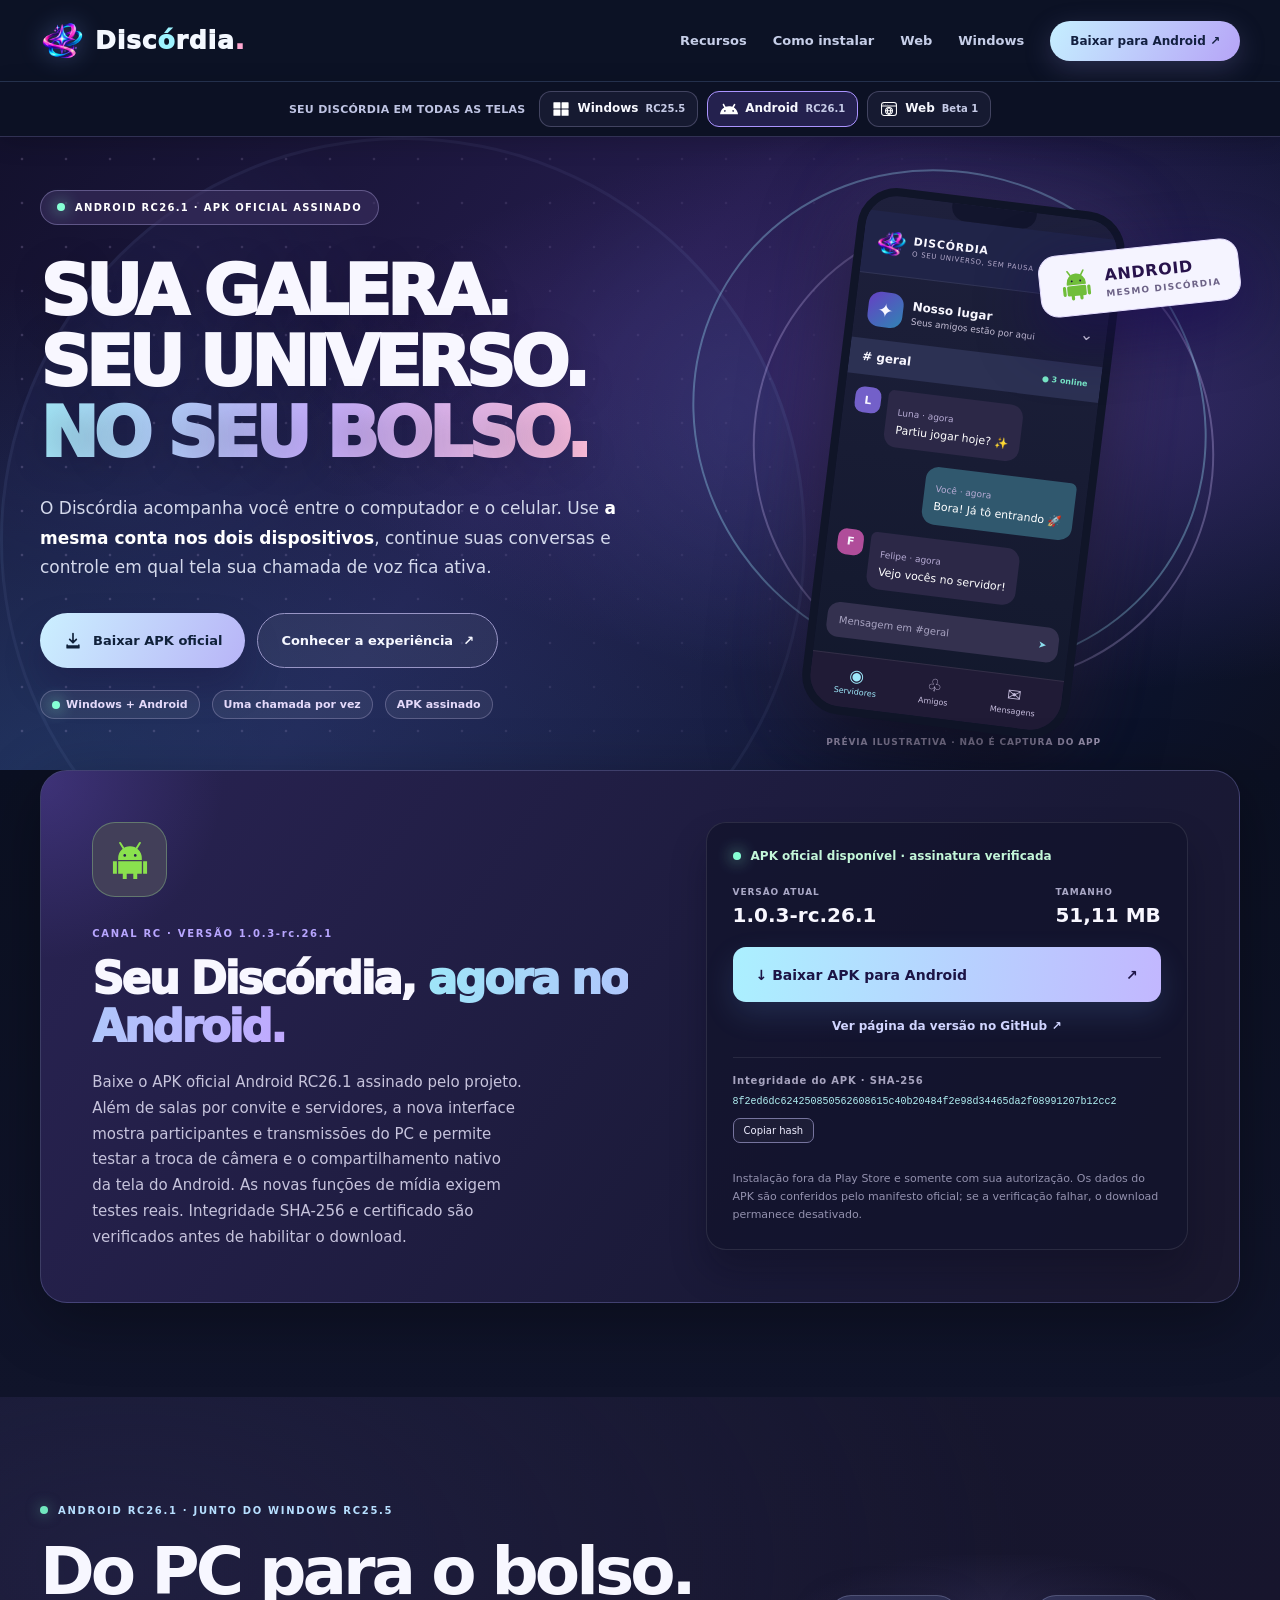
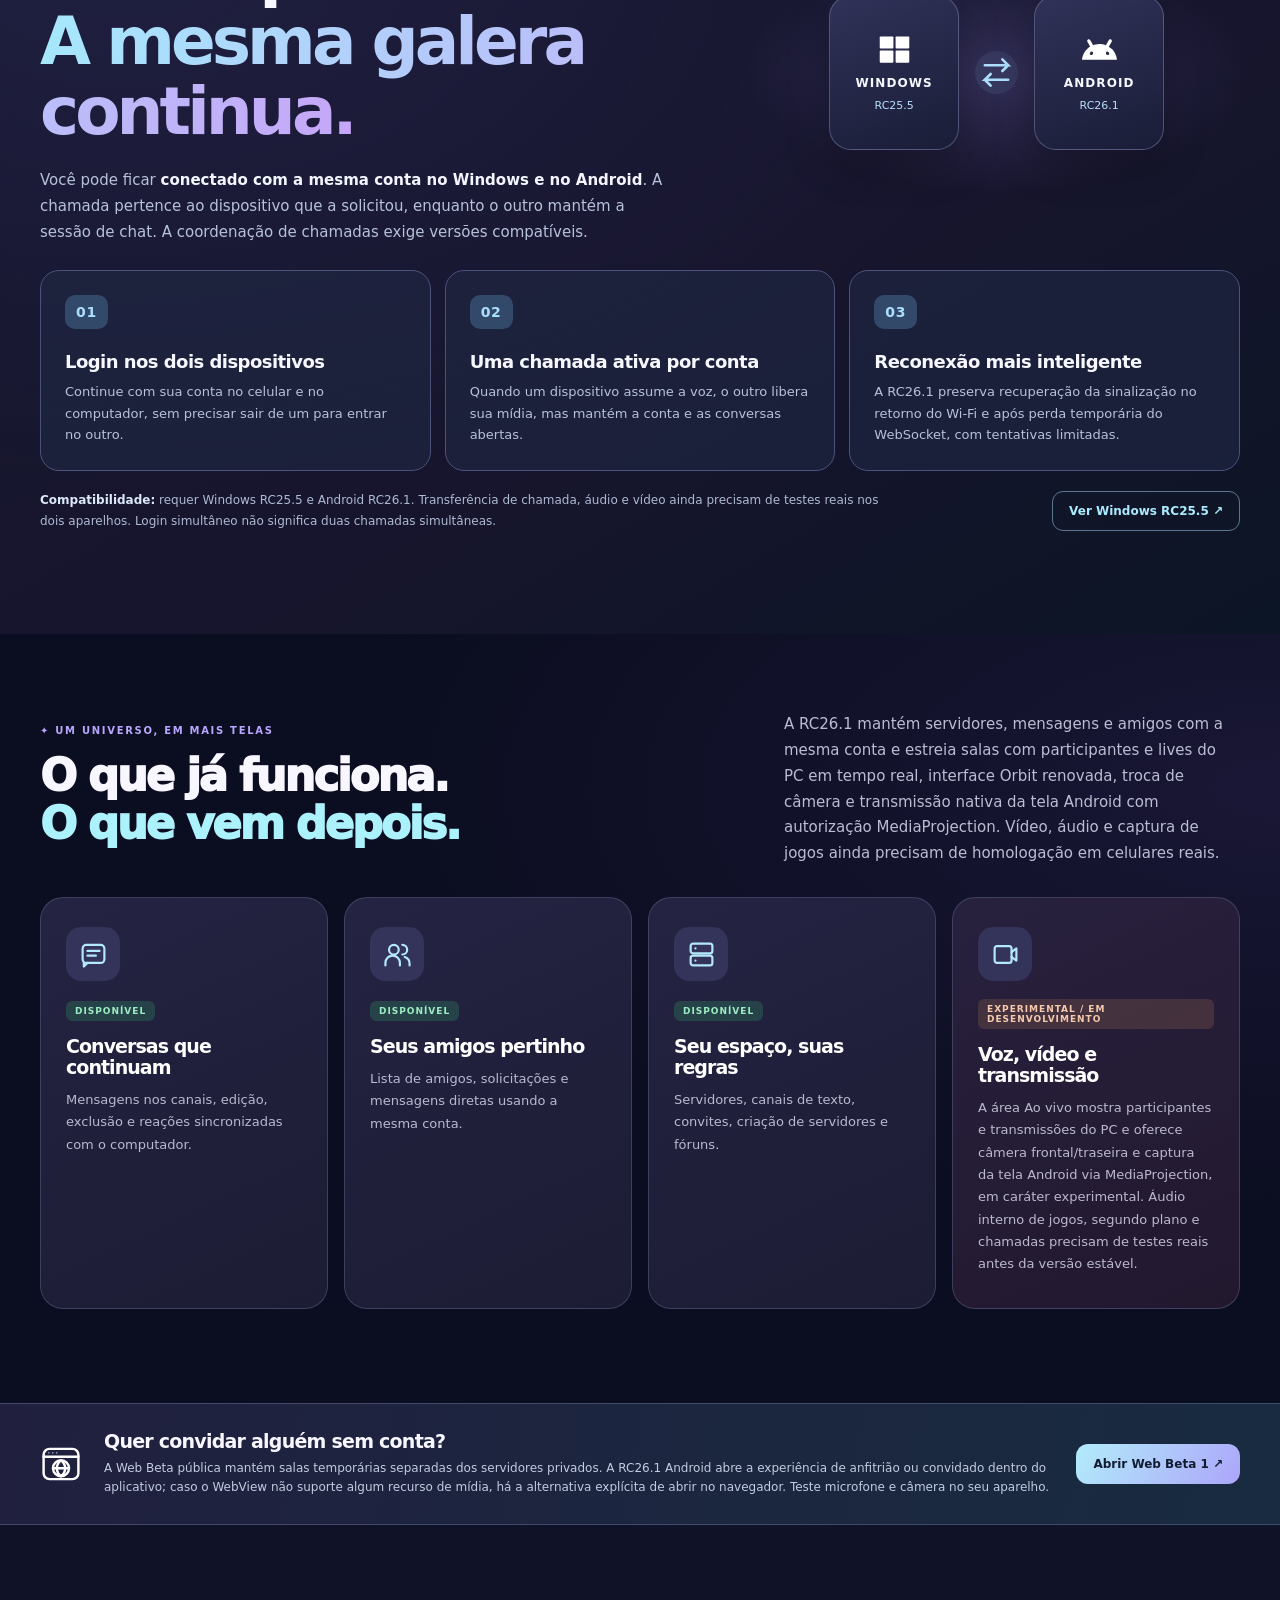
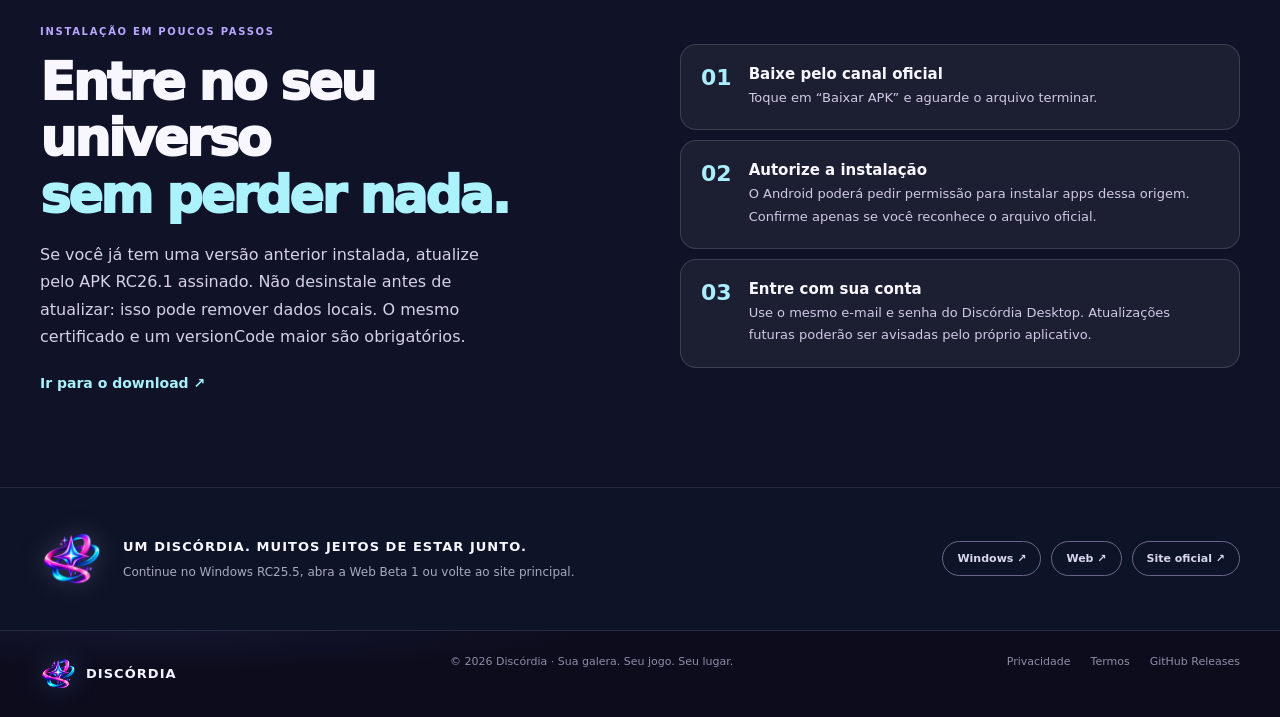
==== commit 85513b70: "site(android): highlight verified RC26.1 release and native screen share in testing" ====
--- a/android/index.html
+++ b/android/index.html
@@ -4,7 +4,7 @@
 <meta charset="utf-8">
 <meta name="viewport" content="width=device-width,initial-scale=1">
 <meta name="theme-color" content="#0d1023">
-<meta name="description" content="Discórdia Android RC25.0: APK oficial assinado, mesma conta que Windows RC25.4, login nos dois dispositivos e uma chamada ativa por vez. Baixe pelo canal oficial.">
+<meta name="description" content="Discórdia Android RC26.1: APK oficial assinado, nova interface, salas com participantes e transmissões do PC, troca de câmera e compartilhamento nativo da tela em testes.">
 <meta property="og:title" content="Discórdia Android · Sua galera, em qualquer lugar">
 <meta property="og:description" content="O universo do Discórdia no seu Android: mesma conta, conversas e servidores. Instale pelo canal oficial.">
 <meta property="og:type" content="website">
@@ -16,7 +16,7 @@
 <link rel="stylesheet" href="../cross-platform-nav-20261107.css?v=2">
 <link rel="stylesheet" href="./refresh-20261107.css?v=1">
 <script src="./app.js?v=android-rc24-20261108" defer></script>
-<title>Discórdia Android RC25.0 | Seu universo na palma da mão</title>
+<title>Discórdia Android RC26.1 | Seu universo na palma da mão</title>
 <link rel="stylesheet" href="../brand-unified-20261108.css">
 <link rel="apple-touch-icon" href="../discordia-orbit-app.png">
 </head>
@@ -32,8 +32,8 @@
 <nav class="disc-cross-platform" aria-label="Versões e plataformas do Discórdia">
  <div class="disc-cross-platform-inner">
   <span class="disc-cross-platform-lead">SEU DISCÓRDIA EM TODAS AS TELAS</span>
-  <a class="disc-cross-platform-link" href="../#downloads" title="Discórdia Desktop RC25.4 para Windows"><img src="../platform-icons/windows.svg" alt="" width="18" height="18">Windows <small>RC25.4</small></a>
-  <a class="disc-cross-platform-link" href="#download-section" aria-current="page" title="Discórdia Android: APK oficial disponível"><img src="../platform-icons/android.svg" alt="" width="18" height="18">Android <small>RC25.0</small></a>
+  <a class="disc-cross-platform-link" href="../#downloads" title="Discórdia Desktop RC25.5 para Windows"><img src="../platform-icons/windows.svg" alt="" width="18" height="18">Windows <small>RC25.5</small></a>
+  <a class="disc-cross-platform-link" href="#download-section" aria-current="page" title="Discórdia Android: APK oficial disponível"><img src="../platform-icons/android.svg" alt="" width="18" height="18">Android <small>RC26.1</small></a>
   <a class="disc-cross-platform-link" href="../web/" title="Discórdia Web Beta pública disponível"><img src="../platform-icons/web.svg" alt="" width="18" height="18">Web <small>Beta 1</small></a>
  </div>
 </nav>
@@ -42,7 +42,7 @@
   <div class="sky" aria-hidden="true"></div>
   <div class="container hero-grid">
    <div class="hero-copy">
-    <div class="hero-tag"><span class="live-dot" aria-hidden="true"></span> ANDROID RC25.0 · APK OFICIAL ASSINADO</div>
+    <div class="hero-tag"><span class="live-dot" aria-hidden="true"></span> ANDROID RC26.1 · APK OFICIAL ASSINADO</div>
     <h1 id="hero-title">SUA GALERA.<br>SEU UNIVERSO.<br><em>NO SEU BOLSO.</em></h1>
     <p>O Discórdia acompanha você entre o computador e o celular. Use <strong>a mesma conta nos dois dispositivos</strong>, continue suas conversas e controle em qual tela sua chamada de voz fica ativa.</p>
     <div class="hero-actions">
@@ -76,7 +76,7 @@
    <div class="download-card">
     <div class="download-lead">
      <div class="download-icon"><svg class="android-symbol" viewBox="0 0 64 64" width="42" height="42" aria-hidden="true"><path d="M17 6 22 14M47 6l-5 8" stroke="currentColor" stroke-width="3" stroke-linecap="round" fill="none"/><path fill="currentColor" d="M14 29a18 18 0 0 1 36 0v3H14zM14 34h36v19H14zM6 34h6v19H6zM52 34h6v19h-6zM21 49h6v12h-6zM37 49h6v12h-6z"/><circle cx="24" cy="25" r="2" fill="#25204f"/><circle cx="40" cy="25" r="2" fill="#25204f"/></svg></div>
-     <div><span class="eyebrow">CANAL RC · VERSÃO 1.0.3-rc.25.0</span><h2 id="download-title">Seu Discórdia, <em>agora no Android.</em></h2><p>Baixe o APK oficial Android RC25.0 assinado pelo projeto, com salas temporárias por convite dentro do aplicativo, para anfitriões e convidados, mantendo a interface completa de servidores atrás do login. Integridade SHA-256 e certificado são verificados antes de habilitar o download.</p></div>
+     <div><span class="eyebrow">CANAL RC · VERSÃO 1.0.3-rc.26.1</span><h2 id="download-title">Seu Discórdia, <em>agora no Android.</em></h2><p>Baixe o APK oficial Android RC26.1 assinado pelo projeto. Além de salas por convite e servidores, a nova interface mostra participantes e transmissões do PC e permite testar a troca de câmera e o compartilhamento nativo da tela do Android. As novas funções de mídia exigem testes reais. Integridade SHA-256 e certificado são verificados antes de habilitar o download.</p></div>
     </div>
     <div class="download-panel">
      <div class="download-status"><span class="live-dot" aria-hidden="true"></span><span id="status" role="status" aria-live="polite">Verificando versão oficial...</span></div>
@@ -92,41 +92,41 @@
 <section class="sx-android-bridge" id="dois-dispositivos" aria-labelledby="sx-android-bridge-title">
  <div class="container">
   <div class="sx-bridge-top">
-   <div><span class="sx-android-eyebrow"><i></i> ANDROID RC25.0 · JUNTO DO WINDOWS RC25.4</span>
+   <div><span class="sx-android-eyebrow"><i></i> ANDROID RC26.1 · JUNTO DO WINDOWS RC25.5</span>
    <h2 id="sx-android-bridge-title">Do PC para o bolso.<br><em>A mesma galera continua.</em></h2>
    <p>Você pode ficar <strong>conectado com a mesma conta no Windows e no Android</strong>. A chamada pertence ao dispositivo que a solicitou, enquanto o outro mantém a sessão de chat. A coordenação de chamadas exige versões compatíveis.</p></div>
-   <div class="sx-bridge-pair" aria-label="Windows RC25.4 e Android RC25.0">
-    <div><img src="../platform-icons/windows.svg" width="35" height="35" alt=""><strong>WINDOWS</strong><small>RC25.4</small></div>
+   <div class="sx-bridge-pair" aria-label="Windows RC25.5 e Android RC26.1">
+    <div><img src="../platform-icons/windows.svg" width="35" height="35" alt=""><strong>WINDOWS</strong><small>RC25.5</small></div>
     <span class="sx-bridge-arrows" aria-hidden="true"><svg width="35" height="35" viewBox="0 0 24 24" fill="none" stroke="currentColor" stroke-width="1.8" stroke-linecap="round"><path d="M4 7h16l-4-4m4 4-4 4M20 17H4l4-4m-4 4 4 4"/></svg></span>
-    <div><img src="../platform-icons/android.svg" width="35" height="35" alt=""><strong>ANDROID</strong><small>RC25.0</small></div>
+    <div><img src="../platform-icons/android.svg" width="35" height="35" alt=""><strong>ANDROID</strong><small>RC26.1</small></div>
    </div>
   </div>
   <div class="sx-bridge-grid">
    <article><span class="sx-bridge-num">01</span><h3>Login nos dois dispositivos</h3><p>Continue com sua conta no celular e no computador, sem precisar sair de um para entrar no outro.</p></article>
    <article><span class="sx-bridge-num">02</span><h3>Uma chamada ativa por conta</h3><p>Quando um dispositivo assume a voz, o outro libera sua mídia, mas mantém a conta e as conversas abertas.</p></article>
-   <article><span class="sx-bridge-num">03</span><h3>Reconexão mais inteligente</h3><p>A RC25.0 preserva recuperação da sinalização no retorno do Wi-Fi e após perda temporária do WebSocket, com tentativas limitadas.</p></article>
+   <article><span class="sx-bridge-num">03</span><h3>Reconexão mais inteligente</h3><p>A RC26.1 preserva recuperação da sinalização no retorno do Wi-Fi e após perda temporária do WebSocket, com tentativas limitadas.</p></article>
   </div>
-  <div class="sx-bridge-foot"><p><strong>Compatibilidade:</strong> requer Windows RC25.4 e Android RC25.0. Transferência de chamada, áudio e vídeo ainda precisam de testes reais nos dois aparelhos. Login simultâneo não significa duas chamadas simultâneas.</p>
-   <a href="https://github.com/magaskye/discordia/releases/tag/v1.0.3-rc.25.4" target="_blank" rel="noopener noreferrer">Ver Windows RC25.4 ↗</a></div>
+  <div class="sx-bridge-foot"><p><strong>Compatibilidade:</strong> requer Windows RC25.5 e Android RC26.1. Transferência de chamada, áudio e vídeo ainda precisam de testes reais nos dois aparelhos. Login simultâneo não significa duas chamadas simultâneas.</p>
+   <a href="https://github.com/magaskye/discordia/releases/tag/v1.0.3-rc.25.5" target="_blank" rel="noopener noreferrer">Ver Windows RC25.5 ↗</a></div>
  </div>
 </section>
  <section class="features" id="recursos" aria-labelledby="features-title">
   <div class="container">
-   <div class="section-heading"><div><span class="eyebrow">✦ UM UNIVERSO, EM MAIS TELAS</span><h2 id="features-title">O que já funciona.<br><em>O que vem depois.</em></h2></div><p>O Android RC25.0 mantém servidores, mensagens e amigos com a mesma conta. Traz menus corrigidos, indicadores reais de microfone, animações leves e atualização Android reforçada. A área Ao vivo permite testar câmera e visualizar transmissões do Windows; capturar a tela do próprio Android ainda aguarda MediaProjection.</p></div>
+   <div class="section-heading"><div><span class="eyebrow">✦ UM UNIVERSO, EM MAIS TELAS</span><h2 id="features-title">O que já funciona.<br><em>O que vem depois.</em></h2></div><p>A RC26.1 mantém servidores, mensagens e amigos com a mesma conta e estreia salas com participantes e lives do PC em tempo real, interface Orbit renovada, troca de câmera e transmissão nativa da tela Android com autorização MediaProjection. Vídeo, áudio e captura de jogos ainda precisam de homologação em celulares reais.</p></div>
    <div class="feature-grid">
     <article class="feature-card"><span class="feature-ic"><svg aria-hidden="true" width="30" height="30" viewBox="0 0 24 24" fill="none" stroke="currentColor" stroke-width="1.8" stroke-linecap="round" stroke-linejoin="round"><rect x="3" y="4" width="18" height="15" rx="3"/><path d="M7 9h10M7 13h7m-7 6-3 3v-3"/></svg></span><span class="feature-label ready">DISPONÍVEL</span><h3>Conversas que continuam</h3><p>Mensagens nos canais, edição, exclusão e reações sincronizadas com o computador.</p></article>
     <article class="feature-card"><span class="feature-ic"><svg aria-hidden="true" width="30" height="30" viewBox="0 0 24 24" fill="none" stroke="currentColor" stroke-width="1.8" stroke-linecap="round" stroke-linejoin="round"><circle cx="9" cy="8" r="4"/><path d="M2 21v-2a6 6 0 0 1 12 0v2m2-17a4 4 0 0 1 0 8m2 2a6 6 0 0 1 4 6v1"/></svg></span><span class="feature-label ready">DISPONÍVEL</span><h3>Seus amigos pertinho</h3><p>Lista de amigos, solicitações e mensagens diretas usando a mesma conta.</p></article>
     <article class="feature-card"><span class="feature-ic"><svg aria-hidden="true" width="30" height="30" viewBox="0 0 24 24" fill="none" stroke="currentColor" stroke-width="1.8" stroke-linecap="round" stroke-linejoin="round"><rect x="3" y="3" width="18" height="8" rx="2"/><rect x="3" y="13" width="18" height="8" rx="2"/><path d="M7 7h.01M7 17h.01"/></svg></span><span class="feature-label ready">DISPONÍVEL</span><h3>Seu espaço, suas regras</h3><p>Servidores, canais de texto, convites, criação de servidores e fóruns.</p></article>
-    <article class="feature-card future"><span class="feature-ic"><svg aria-hidden="true" width="30" height="30" viewBox="0 0 24 24" fill="none" stroke="currentColor" stroke-width="1.8" stroke-linecap="round" stroke-linejoin="round"><rect x="3" y="5" width="14" height="14" rx="2"/><path d="m17 10 4-3v10l-4-3"/></svg></span><span class="feature-label planned">EXPERIMENTAL / EM DESENVOLVIMENTO</span><h3>Voz, vídeo e transmissão</h3><p>A área Ao vivo oferece testes de câmera e recepção de lives do PC. A captura da própria tela Android, chamadas persistentes em segundo plano e notificações push nativas ainda não estão prontas.</p></article>
+    <article class="feature-card future"><span class="feature-ic"><svg aria-hidden="true" width="30" height="30" viewBox="0 0 24 24" fill="none" stroke="currentColor" stroke-width="1.8" stroke-linecap="round" stroke-linejoin="round"><rect x="3" y="5" width="14" height="14" rx="2"/><path d="m17 10 4-3v10l-4-3"/></svg></span><span class="feature-label planned">EXPERIMENTAL / EM DESENVOLVIMENTO</span><h3>Voz, vídeo e transmissão</h3><p>A área Ao vivo mostra participantes e transmissões do PC e oferece câmera frontal/traseira e captura da tela Android via MediaProjection, em caráter experimental. Áudio interno de jogos, segundo plano e chamadas precisam de testes reais antes da versão estável.</p></article>
    </div>
   </div>
  </section>
- <section class="sx-mobile-web-note" aria-label="Discórdia Web no celular"><div class="container sx-mobile-web-inner"><img src="../platform-icons/web.svg" width="42" height="42" alt=""><div><h2>Quer convidar alguém sem conta?</h2><p>A Web Beta pública mantém salas temporárias separadas dos servidores privados. A RC25.0 Android abre a experiência de anfitrião ou convidado dentro do aplicativo; caso o WebView não suporte algum recurso de mídia, há a alternativa explícita de abrir no navegador. Teste microfone e câmera no seu aparelho.</p></div><a href="https://discordia-web-beta.pages.dev/" rel="noopener noreferrer">Abrir Web Beta 1 ↗</a></div></section>
+ <section class="sx-mobile-web-note" aria-label="Discórdia Web no celular"><div class="container sx-mobile-web-inner"><img src="../platform-icons/web.svg" width="42" height="42" alt=""><div><h2>Quer convidar alguém sem conta?</h2><p>A Web Beta pública mantém salas temporárias separadas dos servidores privados. A RC26.1 Android abre a experiência de anfitrião ou convidado dentro do aplicativo; caso o WebView não suporte algum recurso de mídia, há a alternativa explícita de abrir no navegador. Teste microfone e câmera no seu aparelho.</p></div><a href="https://discordia-web-beta.pages.dev/" rel="noopener noreferrer">Abrir Web Beta 1 ↗</a></div></section>
  <section class="instructions" id="instalar" aria-labelledby="install-title"><div class="container instruction-grid">
-  <div><span class="eyebrow">INSTALAÇÃO EM POUCOS PASSOS</span><h2 id="install-title">Entre no seu universo<br><em>sem perder nada.</em></h2><p>Se você já tem uma versão anterior instalada, atualize pelo APK RC25.0 assinado. Não desinstale antes de atualizar: isso pode remover dados locais. O mesmo certificado e um versionCode maior são obrigatórios.</p><a class="install-anchor" href="#download-section">Ir para o download ↗</a></div>
+  <div><span class="eyebrow">INSTALAÇÃO EM POUCOS PASSOS</span><h2 id="install-title">Entre no seu universo<br><em>sem perder nada.</em></h2><p>Se você já tem uma versão anterior instalada, atualize pelo APK RC26.1 assinado. Não desinstale antes de atualizar: isso pode remover dados locais. O mesmo certificado e um versionCode maior são obrigatórios.</p><a class="install-anchor" href="#download-section">Ir para o download ↗</a></div>
   <ol class="steps"><li><b>01</b><div><strong>Baixe pelo canal oficial</strong><p>Toque em “Baixar APK” e aguarde o arquivo terminar.</p></div></li><li><b>02</b><div><strong>Autorize a instalação</strong><p>O Android poderá pedir permissão para instalar apps dessa origem. Confirme apenas se você reconhece o arquivo oficial.</p></div></li><li><b>03</b><div><strong>Entre com sua conta</strong><p>Use o mesmo e-mail e senha do Discórdia Desktop. Atualizações futuras poderão ser avisadas pelo próprio aplicativo.</p></div></li></ol>
  </div></section>
- <section class="cross-platform"><div class="container cross-inner"><img src="../discordia-orbit-app.png" width="62" height="62" alt=""><div><strong>UM DISCÓRDIA. MUITOS JEITOS DE ESTAR JUNTO.</strong><p>Continue no Windows RC25.4, abra a Web Beta 1 ou volte ao site principal.</p></div><div class="cross-links"><a href="../#downloads">Windows ↗</a><a href="../web/">Web ↗</a><a href="../">Site oficial ↗</a></div></div></section>
+ <section class="cross-platform"><div class="container cross-inner"><img src="../discordia-orbit-app.png" width="62" height="62" alt=""><div><strong>UM DISCÓRDIA. MUITOS JEITOS DE ESTAR JUNTO.</strong><p>Continue no Windows RC25.5, abra a Web Beta 1 ou volte ao site principal.</p></div><div class="cross-links"><a href="../#downloads">Windows ↗</a><a href="../web/">Web ↗</a><a href="../">Site oficial ↗</a></div></div></section>
 </main>
 <footer class="footer"><div class="container footer-inner"><a class="dc-footbrand" href="../" aria-label="Discórdia · Início"><img src="../discordia-orbit-app.png" alt="" width="36" height="36"><span>DISCÓRDIA</span></a><span>© 2026 Discórdia · Sua galera. Seu jogo. Seu lugar.</span><div><a href="../privacidade.html">Privacidade</a><a href="../termos.html">Termos</a><a href="https://github.com/magaskye/discordia/releases" rel="noopener noreferrer">GitHub Releases</a></div></div></footer>
 </body>
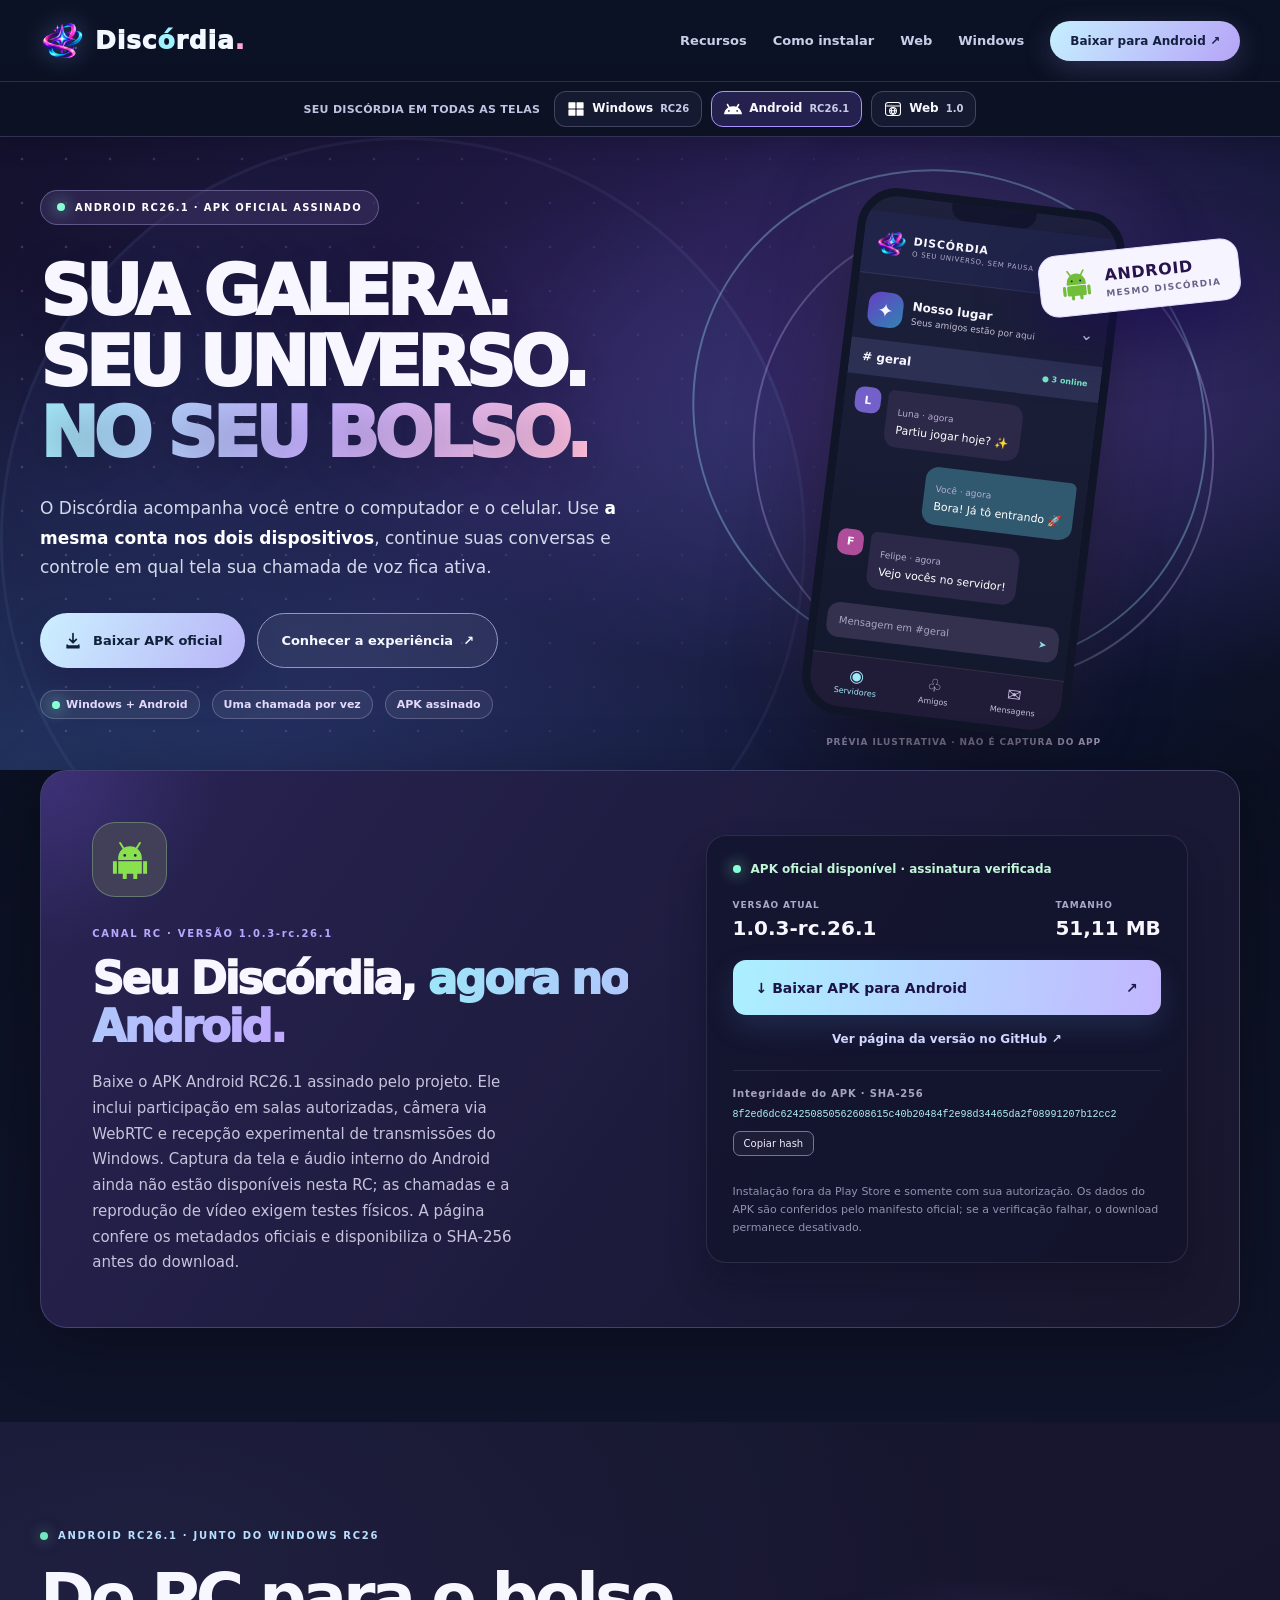
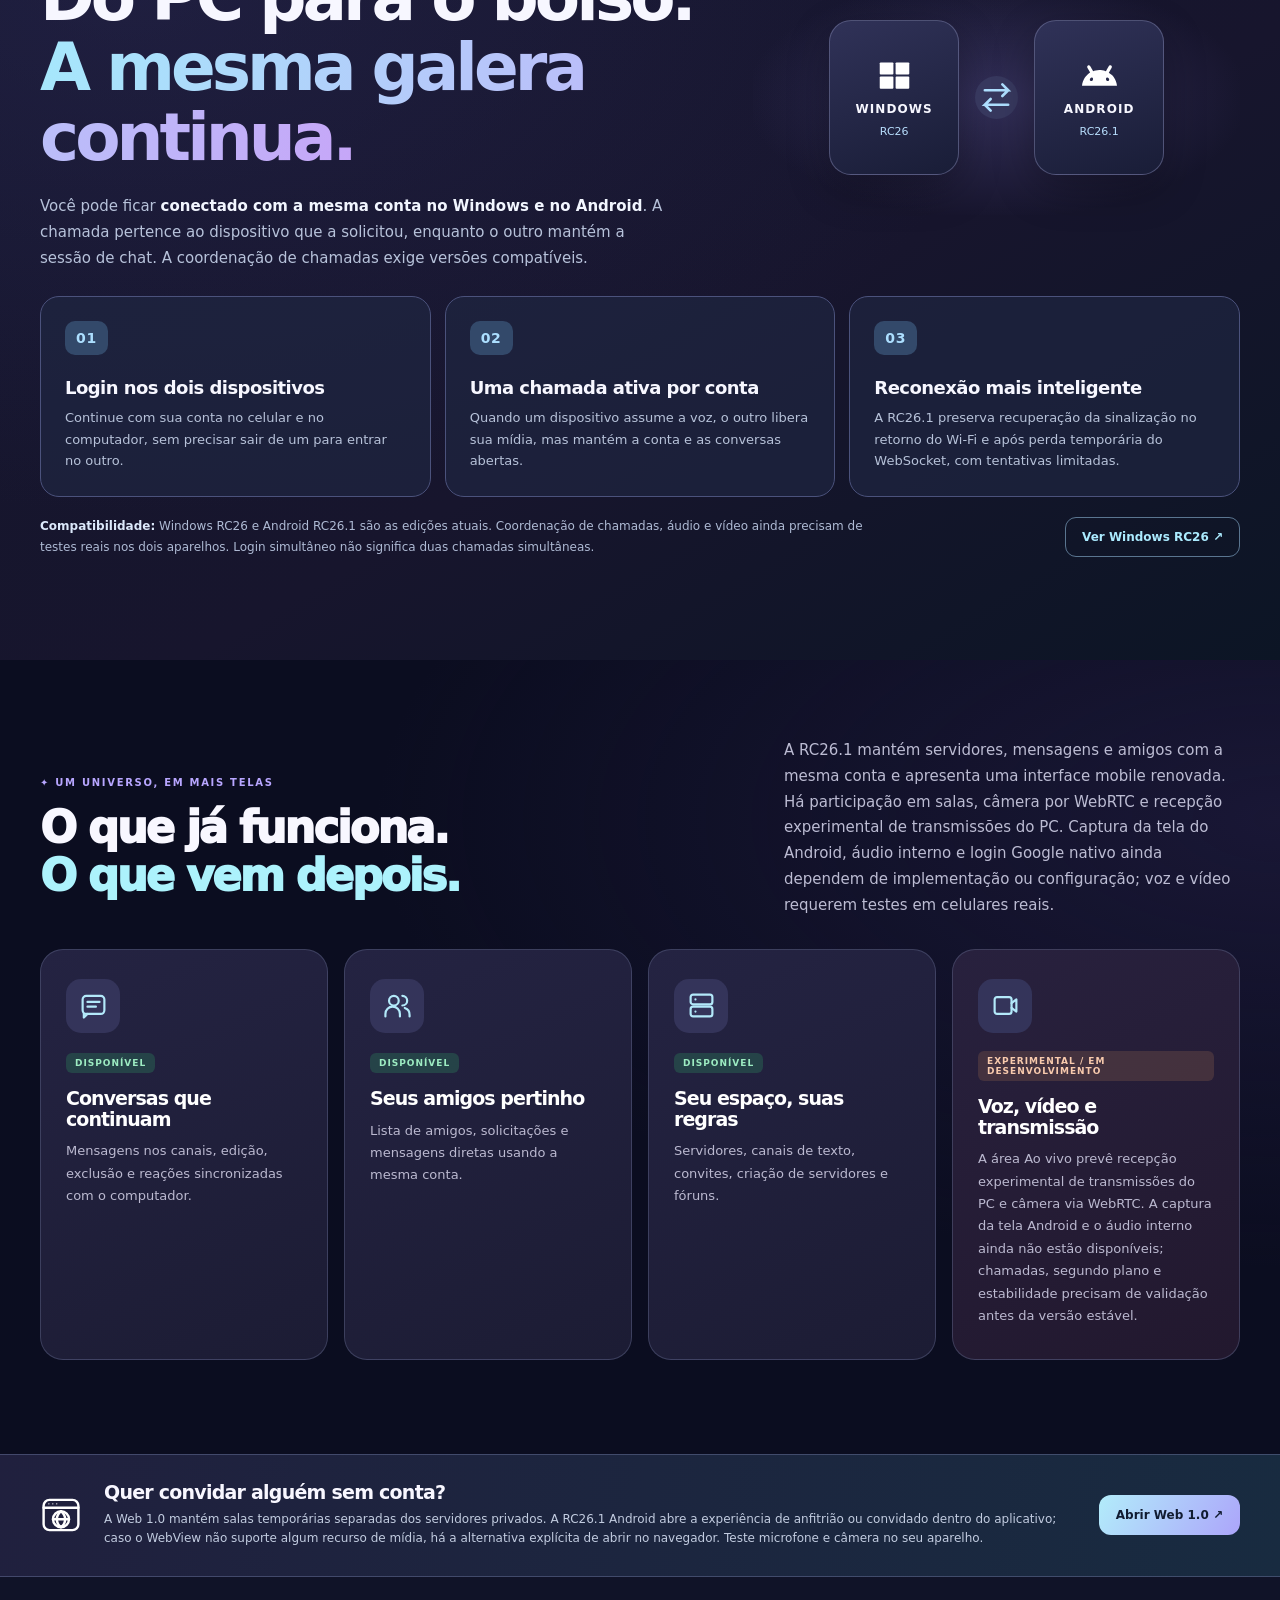
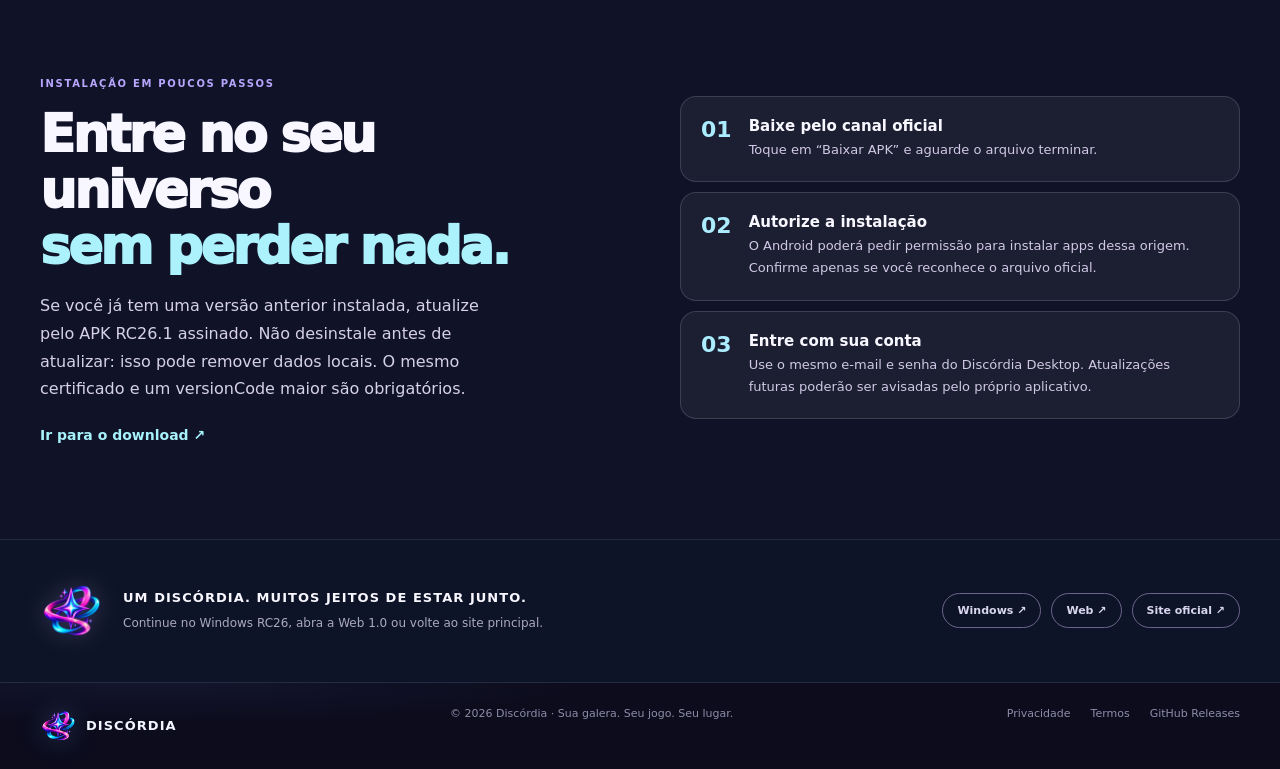
==== commit ae766417: "site(android): align Windows RC26 Web 1.0 and signed RC26.1 media limitations" ====
--- a/android/index.html
+++ b/android/index.html
@@ -4,7 +4,7 @@
 <meta charset="utf-8">
 <meta name="viewport" content="width=device-width,initial-scale=1">
 <meta name="theme-color" content="#0d1023">
-<meta name="description" content="Discórdia Android RC26.1: APK oficial assinado, nova interface, salas com participantes e transmissões do PC, troca de câmera e compartilhamento nativo da tela em testes.">
+<meta name="description" content="Discórdia Android RC26.1: APK oficial assinado, salas autorizadas, câmera via WebRTC e recepção experimental de transmissões do Windows. Captura de tela e áudio interno ainda indisponíveis.">
 <meta property="og:title" content="Discórdia Android · Sua galera, em qualquer lugar">
 <meta property="og:description" content="O universo do Discórdia no seu Android: mesma conta, conversas e servidores. Instale pelo canal oficial.">
 <meta property="og:type" content="website">
@@ -32,9 +32,9 @@
 <nav class="disc-cross-platform" aria-label="Versões e plataformas do Discórdia">
  <div class="disc-cross-platform-inner">
   <span class="disc-cross-platform-lead">SEU DISCÓRDIA EM TODAS AS TELAS</span>
-  <a class="disc-cross-platform-link" href="../#downloads" title="Discórdia Desktop RC25.5 para Windows"><img src="../platform-icons/windows.svg" alt="" width="18" height="18">Windows <small>RC25.5</small></a>
+  <a class="disc-cross-platform-link" href="../#downloads" title="Discórdia Desktop RC26 para Windows"><img src="../platform-icons/windows.svg" alt="" width="18" height="18">Windows <small>RC26</small></a>
   <a class="disc-cross-platform-link" href="#download-section" aria-current="page" title="Discórdia Android: APK oficial disponível"><img src="../platform-icons/android.svg" alt="" width="18" height="18">Android <small>RC26.1</small></a>
-  <a class="disc-cross-platform-link" href="../web/" title="Discórdia Web Beta pública disponível"><img src="../platform-icons/web.svg" alt="" width="18" height="18">Web <small>Beta 1</small></a>
+  <a class="disc-cross-platform-link" href="../web/" title="Discórdia Web 1.0 estável disponível"><img src="../platform-icons/web.svg" alt="" width="18" height="18">Web <small>1.0</small></a>
  </div>
 </nav>
 <main>
@@ -76,7 +76,7 @@
    <div class="download-card">
     <div class="download-lead">
      <div class="download-icon"><svg class="android-symbol" viewBox="0 0 64 64" width="42" height="42" aria-hidden="true"><path d="M17 6 22 14M47 6l-5 8" stroke="currentColor" stroke-width="3" stroke-linecap="round" fill="none"/><path fill="currentColor" d="M14 29a18 18 0 0 1 36 0v3H14zM14 34h36v19H14zM6 34h6v19H6zM52 34h6v19h-6zM21 49h6v12h-6zM37 49h6v12h-6z"/><circle cx="24" cy="25" r="2" fill="#25204f"/><circle cx="40" cy="25" r="2" fill="#25204f"/></svg></div>
-     <div><span class="eyebrow">CANAL RC · VERSÃO 1.0.3-rc.26.1</span><h2 id="download-title">Seu Discórdia, <em>agora no Android.</em></h2><p>Baixe o APK oficial Android RC26.1 assinado pelo projeto. Além de salas por convite e servidores, a nova interface mostra participantes e transmissões do PC e permite testar a troca de câmera e o compartilhamento nativo da tela do Android. As novas funções de mídia exigem testes reais. Integridade SHA-256 e certificado são verificados antes de habilitar o download.</p></div>
+     <div><span class="eyebrow">CANAL RC · VERSÃO 1.0.3-rc.26.1</span><h2 id="download-title">Seu Discórdia, <em>agora no Android.</em></h2><p>Baixe o APK Android RC26.1 assinado pelo projeto. Ele inclui participação em salas autorizadas, câmera via WebRTC e recepção experimental de transmissões do Windows. Captura da tela e áudio interno do Android ainda não estão disponíveis nesta RC; as chamadas e a reprodução de vídeo exigem testes físicos. A página confere os metadados oficiais e disponibiliza o SHA-256 antes do download.</p></div>
     </div>
     <div class="download-panel">
      <div class="download-status"><span class="live-dot" aria-hidden="true"></span><span id="status" role="status" aria-live="polite">Verificando versão oficial...</span></div>
@@ -92,11 +92,11 @@
 <section class="sx-android-bridge" id="dois-dispositivos" aria-labelledby="sx-android-bridge-title">
  <div class="container">
   <div class="sx-bridge-top">
-   <div><span class="sx-android-eyebrow"><i></i> ANDROID RC26.1 · JUNTO DO WINDOWS RC25.5</span>
+   <div><span class="sx-android-eyebrow"><i></i> ANDROID RC26.1 · JUNTO DO WINDOWS RC26</span>
    <h2 id="sx-android-bridge-title">Do PC para o bolso.<br><em>A mesma galera continua.</em></h2>
    <p>Você pode ficar <strong>conectado com a mesma conta no Windows e no Android</strong>. A chamada pertence ao dispositivo que a solicitou, enquanto o outro mantém a sessão de chat. A coordenação de chamadas exige versões compatíveis.</p></div>
-   <div class="sx-bridge-pair" aria-label="Windows RC25.5 e Android RC26.1">
-    <div><img src="../platform-icons/windows.svg" width="35" height="35" alt=""><strong>WINDOWS</strong><small>RC25.5</small></div>
+   <div class="sx-bridge-pair" aria-label="Windows RC26 e Android RC26.1">
+    <div><img src="../platform-icons/windows.svg" width="35" height="35" alt=""><strong>WINDOWS</strong><small>RC26</small></div>
     <span class="sx-bridge-arrows" aria-hidden="true"><svg width="35" height="35" viewBox="0 0 24 24" fill="none" stroke="currentColor" stroke-width="1.8" stroke-linecap="round"><path d="M4 7h16l-4-4m4 4-4 4M20 17H4l4-4m-4 4 4 4"/></svg></span>
     <div><img src="../platform-icons/android.svg" width="35" height="35" alt=""><strong>ANDROID</strong><small>RC26.1</small></div>
    </div>
@@ -106,27 +106,27 @@
    <article><span class="sx-bridge-num">02</span><h3>Uma chamada ativa por conta</h3><p>Quando um dispositivo assume a voz, o outro libera sua mídia, mas mantém a conta e as conversas abertas.</p></article>
    <article><span class="sx-bridge-num">03</span><h3>Reconexão mais inteligente</h3><p>A RC26.1 preserva recuperação da sinalização no retorno do Wi-Fi e após perda temporária do WebSocket, com tentativas limitadas.</p></article>
   </div>
-  <div class="sx-bridge-foot"><p><strong>Compatibilidade:</strong> requer Windows RC25.5 e Android RC26.1. Transferência de chamada, áudio e vídeo ainda precisam de testes reais nos dois aparelhos. Login simultâneo não significa duas chamadas simultâneas.</p>
-   <a href="https://github.com/magaskye/discordia/releases/tag/v1.0.3-rc.25.5" target="_blank" rel="noopener noreferrer">Ver Windows RC25.5 ↗</a></div>
+  <div class="sx-bridge-foot"><p><strong>Compatibilidade:</strong> Windows RC26 e Android RC26.1 são as edições atuais. Coordenação de chamadas, áudio e vídeo ainda precisam de testes reais nos dois aparelhos. Login simultâneo não significa duas chamadas simultâneas.</p>
+   <a href="https://github.com/magaskye/discordia/releases/tag/v1.0.3-rc.26.0" target="_blank" rel="noopener noreferrer">Ver Windows RC26 ↗</a></div>
  </div>
 </section>
  <section class="features" id="recursos" aria-labelledby="features-title">
   <div class="container">
-   <div class="section-heading"><div><span class="eyebrow">✦ UM UNIVERSO, EM MAIS TELAS</span><h2 id="features-title">O que já funciona.<br><em>O que vem depois.</em></h2></div><p>A RC26.1 mantém servidores, mensagens e amigos com a mesma conta e estreia salas com participantes e lives do PC em tempo real, interface Orbit renovada, troca de câmera e transmissão nativa da tela Android com autorização MediaProjection. Vídeo, áudio e captura de jogos ainda precisam de homologação em celulares reais.</p></div>
+   <div class="section-heading"><div><span class="eyebrow">✦ UM UNIVERSO, EM MAIS TELAS</span><h2 id="features-title">O que já funciona.<br><em>O que vem depois.</em></h2></div><p>A RC26.1 mantém servidores, mensagens e amigos com a mesma conta e apresenta uma interface mobile renovada. Há participação em salas, câmera por WebRTC e recepção experimental de transmissões do PC. Captura da tela do Android, áudio interno e login Google nativo ainda dependem de implementação ou configuração; voz e vídeo requerem testes em celulares reais.</p></div>
    <div class="feature-grid">
     <article class="feature-card"><span class="feature-ic"><svg aria-hidden="true" width="30" height="30" viewBox="0 0 24 24" fill="none" stroke="currentColor" stroke-width="1.8" stroke-linecap="round" stroke-linejoin="round"><rect x="3" y="4" width="18" height="15" rx="3"/><path d="M7 9h10M7 13h7m-7 6-3 3v-3"/></svg></span><span class="feature-label ready">DISPONÍVEL</span><h3>Conversas que continuam</h3><p>Mensagens nos canais, edição, exclusão e reações sincronizadas com o computador.</p></article>
     <article class="feature-card"><span class="feature-ic"><svg aria-hidden="true" width="30" height="30" viewBox="0 0 24 24" fill="none" stroke="currentColor" stroke-width="1.8" stroke-linecap="round" stroke-linejoin="round"><circle cx="9" cy="8" r="4"/><path d="M2 21v-2a6 6 0 0 1 12 0v2m2-17a4 4 0 0 1 0 8m2 2a6 6 0 0 1 4 6v1"/></svg></span><span class="feature-label ready">DISPONÍVEL</span><h3>Seus amigos pertinho</h3><p>Lista de amigos, solicitações e mensagens diretas usando a mesma conta.</p></article>
     <article class="feature-card"><span class="feature-ic"><svg aria-hidden="true" width="30" height="30" viewBox="0 0 24 24" fill="none" stroke="currentColor" stroke-width="1.8" stroke-linecap="round" stroke-linejoin="round"><rect x="3" y="3" width="18" height="8" rx="2"/><rect x="3" y="13" width="18" height="8" rx="2"/><path d="M7 7h.01M7 17h.01"/></svg></span><span class="feature-label ready">DISPONÍVEL</span><h3>Seu espaço, suas regras</h3><p>Servidores, canais de texto, convites, criação de servidores e fóruns.</p></article>
-    <article class="feature-card future"><span class="feature-ic"><svg aria-hidden="true" width="30" height="30" viewBox="0 0 24 24" fill="none" stroke="currentColor" stroke-width="1.8" stroke-linecap="round" stroke-linejoin="round"><rect x="3" y="5" width="14" height="14" rx="2"/><path d="m17 10 4-3v10l-4-3"/></svg></span><span class="feature-label planned">EXPERIMENTAL / EM DESENVOLVIMENTO</span><h3>Voz, vídeo e transmissão</h3><p>A área Ao vivo mostra participantes e transmissões do PC e oferece câmera frontal/traseira e captura da tela Android via MediaProjection, em caráter experimental. Áudio interno de jogos, segundo plano e chamadas precisam de testes reais antes da versão estável.</p></article>
+    <article class="feature-card future"><span class="feature-ic"><svg aria-hidden="true" width="30" height="30" viewBox="0 0 24 24" fill="none" stroke="currentColor" stroke-width="1.8" stroke-linecap="round" stroke-linejoin="round"><rect x="3" y="5" width="14" height="14" rx="2"/><path d="m17 10 4-3v10l-4-3"/></svg></span><span class="feature-label planned">EXPERIMENTAL / EM DESENVOLVIMENTO</span><h3>Voz, vídeo e transmissão</h3><p>A área Ao vivo prevê recepção experimental de transmissões do PC e câmera via WebRTC. A captura da tela Android e o áudio interno ainda não estão disponíveis; chamadas, segundo plano e estabilidade precisam de validação antes da versão estável.</p></article>
    </div>
   </div>
  </section>
- <section class="sx-mobile-web-note" aria-label="Discórdia Web no celular"><div class="container sx-mobile-web-inner"><img src="../platform-icons/web.svg" width="42" height="42" alt=""><div><h2>Quer convidar alguém sem conta?</h2><p>A Web Beta pública mantém salas temporárias separadas dos servidores privados. A RC26.1 Android abre a experiência de anfitrião ou convidado dentro do aplicativo; caso o WebView não suporte algum recurso de mídia, há a alternativa explícita de abrir no navegador. Teste microfone e câmera no seu aparelho.</p></div><a href="https://discordia-web-beta.pages.dev/" rel="noopener noreferrer">Abrir Web Beta 1 ↗</a></div></section>
+ <section class="sx-mobile-web-note" aria-label="Discórdia Web no celular"><div class="container sx-mobile-web-inner"><img src="../platform-icons/web.svg" width="42" height="42" alt=""><div><h2>Quer convidar alguém sem conta?</h2><p>A Web 1.0 mantém salas temporárias separadas dos servidores privados. A RC26.1 Android abre a experiência de anfitrião ou convidado dentro do aplicativo; caso o WebView não suporte algum recurso de mídia, há a alternativa explícita de abrir no navegador. Teste microfone e câmera no seu aparelho.</p></div><a href="https://discordia-web-beta.pages.dev/" rel="noopener noreferrer">Abrir Web 1.0 ↗</a></div></section>
  <section class="instructions" id="instalar" aria-labelledby="install-title"><div class="container instruction-grid">
   <div><span class="eyebrow">INSTALAÇÃO EM POUCOS PASSOS</span><h2 id="install-title">Entre no seu universo<br><em>sem perder nada.</em></h2><p>Se você já tem uma versão anterior instalada, atualize pelo APK RC26.1 assinado. Não desinstale antes de atualizar: isso pode remover dados locais. O mesmo certificado e um versionCode maior são obrigatórios.</p><a class="install-anchor" href="#download-section">Ir para o download ↗</a></div>
   <ol class="steps"><li><b>01</b><div><strong>Baixe pelo canal oficial</strong><p>Toque em “Baixar APK” e aguarde o arquivo terminar.</p></div></li><li><b>02</b><div><strong>Autorize a instalação</strong><p>O Android poderá pedir permissão para instalar apps dessa origem. Confirme apenas se você reconhece o arquivo oficial.</p></div></li><li><b>03</b><div><strong>Entre com sua conta</strong><p>Use o mesmo e-mail e senha do Discórdia Desktop. Atualizações futuras poderão ser avisadas pelo próprio aplicativo.</p></div></li></ol>
  </div></section>
- <section class="cross-platform"><div class="container cross-inner"><img src="../discordia-orbit-app.png" width="62" height="62" alt=""><div><strong>UM DISCÓRDIA. MUITOS JEITOS DE ESTAR JUNTO.</strong><p>Continue no Windows RC25.5, abra a Web Beta 1 ou volte ao site principal.</p></div><div class="cross-links"><a href="../#downloads">Windows ↗</a><a href="../web/">Web ↗</a><a href="../">Site oficial ↗</a></div></div></section>
+ <section class="cross-platform"><div class="container cross-inner"><img src="../discordia-orbit-app.png" width="62" height="62" alt=""><div><strong>UM DISCÓRDIA. MUITOS JEITOS DE ESTAR JUNTO.</strong><p>Continue no Windows RC26, abra a Web 1.0 ou volte ao site principal.</p></div><div class="cross-links"><a href="../#downloads">Windows ↗</a><a href="../web/">Web ↗</a><a href="../">Site oficial ↗</a></div></div></section>
 </main>
 <footer class="footer"><div class="container footer-inner"><a class="dc-footbrand" href="../" aria-label="Discórdia · Início"><img src="../discordia-orbit-app.png" alt="" width="36" height="36"><span>DISCÓRDIA</span></a><span>© 2026 Discórdia · Sua galera. Seu jogo. Seu lugar.</span><div><a href="../privacidade.html">Privacidade</a><a href="../termos.html">Termos</a><a href="https://github.com/magaskye/discordia/releases" rel="noopener noreferrer">GitHub Releases</a></div></div></footer>
 </body>
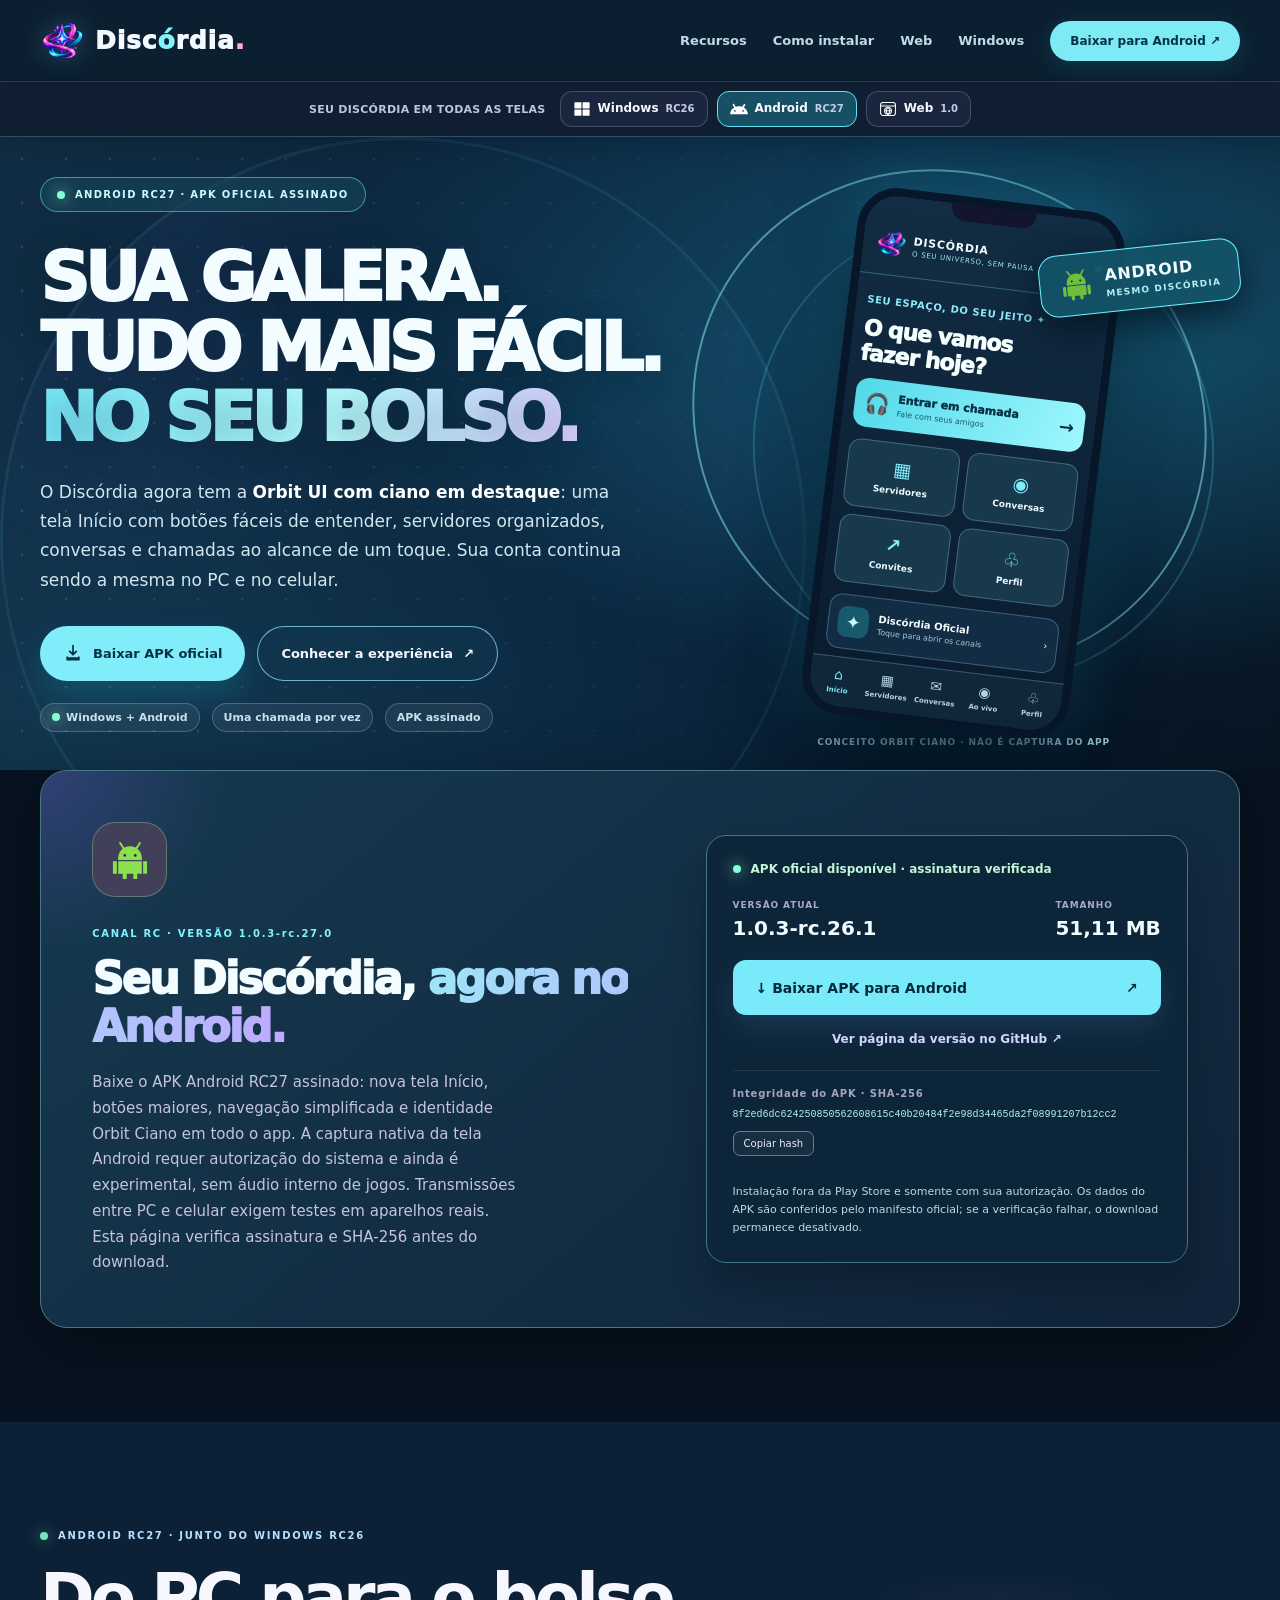
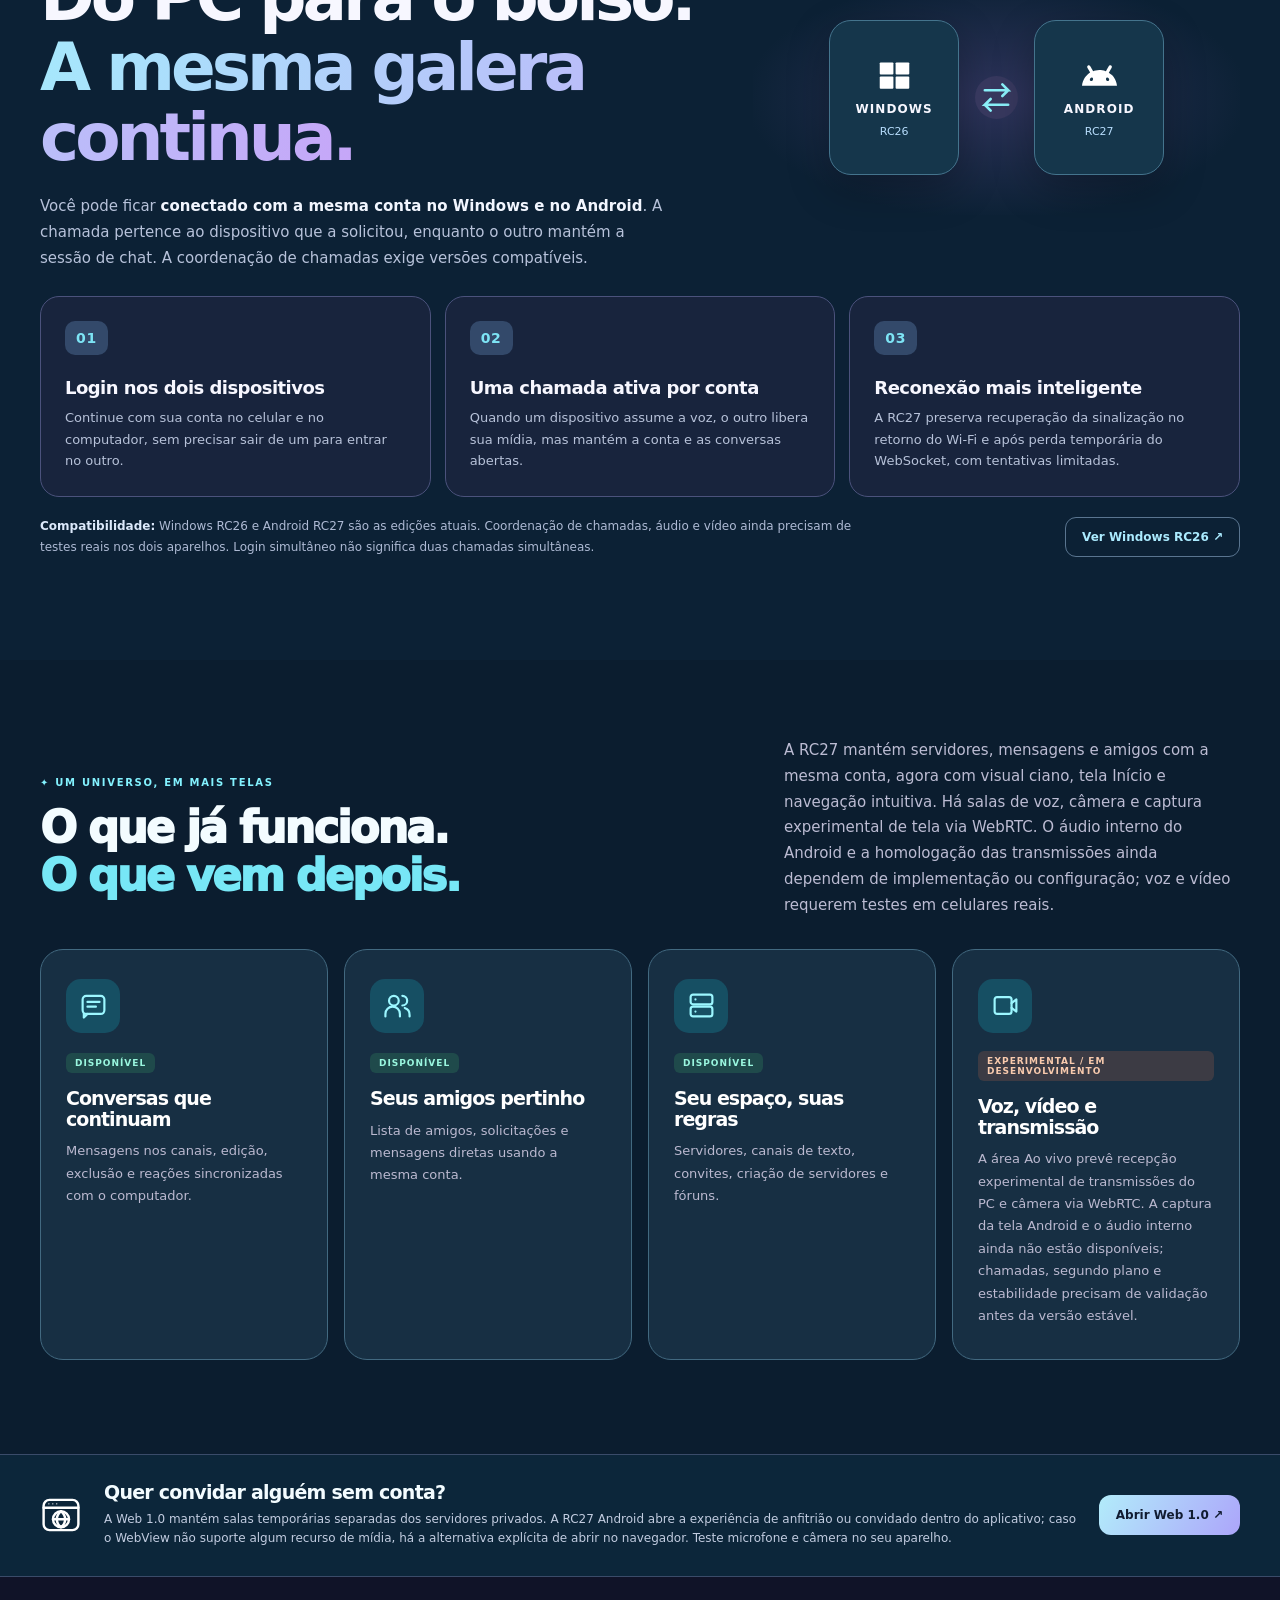
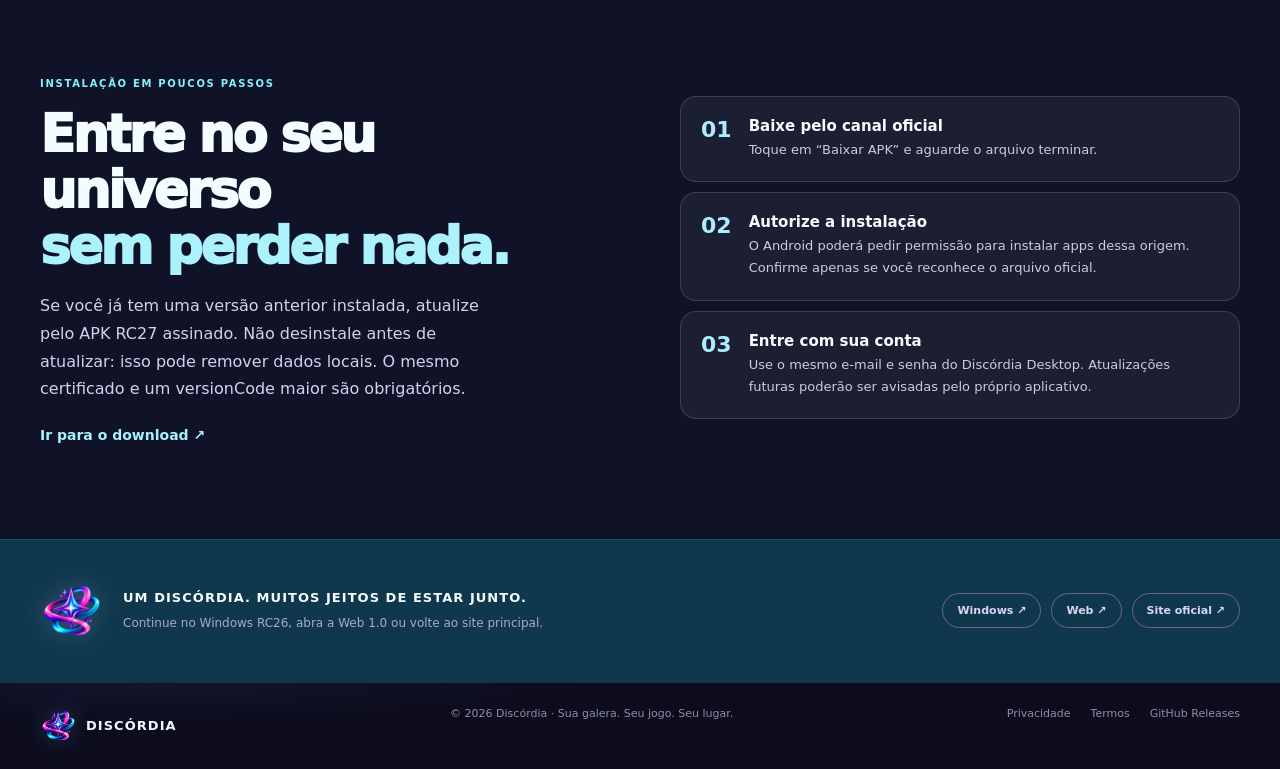
==== commit b9d66ff2: "site(android): update RC27 Orbit Cyan copy and new mobile home illustration" ====
--- a/android/index.html
+++ b/android/index.html
@@ -3,8 +3,8 @@
 <head>
 <meta charset="utf-8">
 <meta name="viewport" content="width=device-width,initial-scale=1">
-<meta name="theme-color" content="#0d1023">
-<meta name="description" content="Discórdia Android RC26.1: APK oficial assinado, salas autorizadas, câmera via WebRTC e recepção experimental de transmissões do Windows. Captura de tela e áudio interno ainda indisponíveis.">
+<meta name="theme-color" content="#081a2a">
+<meta name="description" content="Discórdia Android RC27: visual Orbit Ciano, tela inicial intuitiva, chamadas e captura experimental da tela com permissão do Android. APK oficial assinado.">
 <meta property="og:title" content="Discórdia Android · Sua galera, em qualquer lugar">
 <meta property="og:description" content="O universo do Discórdia no seu Android: mesma conta, conversas e servidores. Instale pelo canal oficial.">
 <meta property="og:type" content="website">
@@ -12,13 +12,14 @@
 <script src="../legacy-github-pages-redirect.js" data-purpose="legacy-github-pages-redirect"></script>
 <link rel="icon" href="../discordia-orbit-app.png" type="image/png">
 <link rel="canonical" href="https://discordia-ari.pages.dev/android/">
-<link rel="stylesheet" href="./site.css?v=android-rc24-20261108">
+<link rel="stylesheet" href="./site.css?v=android-rc27-20261111">
 <link rel="stylesheet" href="../cross-platform-nav-20261107.css?v=2">
 <link rel="stylesheet" href="./refresh-20261107.css?v=1">
-<script src="./app.js?v=android-rc24-20261108" defer></script>
-<title>Discórdia Android RC26.1 | Seu universo na palma da mão</title>
+<script src="./app.js?v=android-rc27-20261111" defer></script>
+<title>Discórdia Android RC27 | Seu universo na palma da mão</title>
 <link rel="stylesheet" href="../brand-unified-20261108.css">
 <link rel="apple-touch-icon" href="../discordia-orbit-app.png">
+<link rel="stylesheet" href="./orbit27-cyan.css?v=rc27-20261111">
 </head>
 <body class="sx-android">
 <a class="skip-link" href="#download-section">Pular para download</a>
@@ -33,7 +34,7 @@
  <div class="disc-cross-platform-inner">
   <span class="disc-cross-platform-lead">SEU DISCÓRDIA EM TODAS AS TELAS</span>
   <a class="disc-cross-platform-link" href="../#downloads" title="Discórdia Desktop RC26 para Windows"><img src="../platform-icons/windows.svg" alt="" width="18" height="18">Windows <small>RC26</small></a>
-  <a class="disc-cross-platform-link" href="#download-section" aria-current="page" title="Discórdia Android: APK oficial disponível"><img src="../platform-icons/android.svg" alt="" width="18" height="18">Android <small>RC26.1</small></a>
+  <a class="disc-cross-platform-link" href="#download-section" aria-current="page" title="Discórdia Android: APK oficial disponível"><img src="../platform-icons/android.svg" alt="" width="18" height="18">Android <small>RC27</small></a>
   <a class="disc-cross-platform-link" href="../web/" title="Discórdia Web 1.0 estável disponível"><img src="../platform-icons/web.svg" alt="" width="18" height="18">Web <small>1.0</small></a>
  </div>
 </nav>
@@ -42,32 +43,33 @@
   <div class="sky" aria-hidden="true"></div>
   <div class="container hero-grid">
    <div class="hero-copy">
-    <div class="hero-tag"><span class="live-dot" aria-hidden="true"></span> ANDROID RC26.1 · APK OFICIAL ASSINADO</div>
-    <h1 id="hero-title">SUA GALERA.<br>SEU UNIVERSO.<br><em>NO SEU BOLSO.</em></h1>
-    <p>O Discórdia acompanha você entre o computador e o celular. Use <strong>a mesma conta nos dois dispositivos</strong>, continue suas conversas e controle em qual tela sua chamada de voz fica ativa.</p>
+    <div class="hero-tag"><span class="live-dot" aria-hidden="true"></span> ANDROID RC27 · APK OFICIAL ASSINADO</div>
+    <h1 id="hero-title">SUA GALERA.<br>TUDO MAIS FÁCIL.<br><em>NO SEU BOLSO.</em></h1>
+    <p>O Discórdia agora tem a <strong>Orbit UI com ciano em destaque</strong>: uma tela Início com botões fáceis de entender, servidores organizados, conversas e chamadas ao alcance de um toque. Sua conta continua sendo a mesma no PC e no celular.</p>
     <div class="hero-actions">
      <a href="#download-section" class="button button-light"><svg viewBox="0 0 24 24" width="20" height="20" aria-hidden="true"><path fill="currentColor" d="M12 3v11m0 0 4-4m-4 4-4-4M5 17v3h14v-3" stroke="currentColor" stroke-width="2" stroke-linecap="round" stroke-linejoin="round" fill-rule="evenodd"/></svg> Baixar APK oficial</a>
      <a class="button button-outline" href="#recursos">Conhecer a experiência <span aria-hidden="true">↗</span></a>
     </div>
     <div class="hero-proof"><span><span class="proof-dot" aria-hidden="true"></span> Windows + Android</span><span>Uma chamada por vez</span><span>APK assinado</span></div>
    </div>
-   <div class="hero-art" role="img" aria-label="Ilustração conceitual da interface de conversas do Discórdia Android, com canais de texto e amigos">
+   <div class="hero-art" role="img" aria-label="Ilustração conceitual da nova tela Início Orbit Ciano do Discórdia Android, com atalhos para chamadas, servidores e conversas">
     <div class="halo halo-a"></div><div class="halo halo-b"></div>
     <div class="phone">
      <div class="phone-glass">
       <div class="phone-notch"></div>
       <div class="phone-head"><img src="../discordia-orbit-app.png" width="30" height="30" alt=""><span><b>DISCÓRDIA</b><small>O SEU UNIVERSO, SEM PAUSA</small></span><span class="status-dot"></span></div>
-      <div class="phone-guild"><span class="guild-symbol">✦</span><div><strong>Nosso lugar</strong><small>Seus amigos estão por aqui</small></div><span>⌄</span></div>
-      <div class="phone-channel"># geral <span>● 3 online</span></div>
-      <div class="bubble bubble-friend"><span class="bubble-avatar">L</span><div><small>Luna · agora</small><p>Partiu jogar hoje? ✨</p></div></div>
-      <div class="bubble bubble-self"><div><small>Você · agora</small><p>Bora! Já tô entrando 🚀</p></div></div>
-      <div class="bubble bubble-friend"><span class="bubble-avatar pink">F</span><div><small>Felipe · agora</small><p>Vejo vocês no servidor!</p></div></div>
-      <div class="phone-compose"><span>Mensagem em #geral</span><strong>➤</strong></div>
-      <div class="phone-tabs"><span>◉<small>Servidores</small></span><span>♧<small>Amigos</small></span><span>✉<small>Mensagens</small></span></div>
+      <div class="orbit27-web-phone-home">
+        <span class="orbit27-phone-hello">SEU ESPAÇO, DO SEU JEITO ✦</span>
+        <strong class="orbit27-phone-main-title">O que vamos fazer hoje?</strong>
+        <div class="orbit27-phone-call"><span aria-hidden="true">🎧</span><div><strong>Entrar em chamada</strong><small>Fale com seus amigos</small></div><b aria-hidden="true">→</b></div>
+        <div class="orbit27-phone-grid" aria-hidden="true"><div><span>▦</span>Servidores</div><div><span>◉</span>Conversas</div><div><span>↗</span>Convites</div><div><span>♧</span>Perfil</div></div>
+        <div class="orbit27-phone-server"><i aria-hidden="true">✦</i><div><strong>Discórdia Oficial</strong><small>Toque para abrir os canais</small></div><span aria-hidden="true">›</span></div>
+       </div>
+       <div class="phone-tabs"><span>⌂<small>Início</small></span><span>▦<small>Servidores</small></span><span>✉<small>Conversas</small></span><span>◉<small>Ao vivo</small></span><span>♧<small>Perfil</small></span></div>
      </div>
     </div>
     <div class="floating-logo"><svg class="android-symbol" viewBox="0 0 64 64" width="34" height="34" aria-hidden="true"><g fill="none" stroke="currentColor" stroke-linecap="round" stroke-width="3"><path d="m17 6 5 8M47 6l-5 8"/></g><g fill="currentColor"><path d="M14 29a18 18 0 0 1 36 0v3H14z"/><rect x="14" y="34" width="36" height="19" rx="3"/><rect x="6" y="34" width="6" height="19" rx="3"/><rect x="52" y="34" width="6" height="19" rx="3"/><rect x="21" y="49" width="6" height="12" rx="3"/><rect x="37" y="49" width="6" height="12" rx="3"/></g><g fill="#1d1740"><circle cx="24" cy="25" r="1.8"/><circle cx="40" cy="25" r="1.8"/></g></svg><div><strong>ANDROID</strong><span>MESMO DISCÓRDIA</span></div></div>
-    <small class="concept-note">PRÉVIA ILUSTRATIVA · NÃO É CAPTURA DO APP</small>
+    <small class="concept-note">CONCEITO ORBIT CIANO · NÃO É CAPTURA DO APP</small>
    </div>
   </div>
  </section>
@@ -76,7 +78,7 @@
    <div class="download-card">
     <div class="download-lead">
      <div class="download-icon"><svg class="android-symbol" viewBox="0 0 64 64" width="42" height="42" aria-hidden="true"><path d="M17 6 22 14M47 6l-5 8" stroke="currentColor" stroke-width="3" stroke-linecap="round" fill="none"/><path fill="currentColor" d="M14 29a18 18 0 0 1 36 0v3H14zM14 34h36v19H14zM6 34h6v19H6zM52 34h6v19h-6zM21 49h6v12h-6zM37 49h6v12h-6z"/><circle cx="24" cy="25" r="2" fill="#25204f"/><circle cx="40" cy="25" r="2" fill="#25204f"/></svg></div>
-     <div><span class="eyebrow">CANAL RC · VERSÃO 1.0.3-rc.26.1</span><h2 id="download-title">Seu Discórdia, <em>agora no Android.</em></h2><p>Baixe o APK Android RC26.1 assinado pelo projeto. Ele inclui participação em salas autorizadas, câmera via WebRTC e recepção experimental de transmissões do Windows. Captura da tela e áudio interno do Android ainda não estão disponíveis nesta RC; as chamadas e a reprodução de vídeo exigem testes físicos. A página confere os metadados oficiais e disponibiliza o SHA-256 antes do download.</p></div>
+     <div><span class="eyebrow">CANAL RC · VERSÃO 1.0.3-rc.27.0</span><h2 id="download-title">Seu Discórdia, <em>agora no Android.</em></h2><p>Baixe o APK Android RC27 assinado: nova tela Início, botões maiores, navegação simplificada e identidade Orbit Ciano em todo o app. A captura nativa da tela Android requer autorização do sistema e ainda é experimental, sem áudio interno de jogos. Transmissões entre PC e celular exigem testes em aparelhos reais. Esta página verifica assinatura e SHA-256 antes do download.</p></div>
     </div>
     <div class="download-panel">
      <div class="download-status"><span class="live-dot" aria-hidden="true"></span><span id="status" role="status" aria-live="polite">Verificando versão oficial...</span></div>
@@ -92,27 +94,27 @@
 <section class="sx-android-bridge" id="dois-dispositivos" aria-labelledby="sx-android-bridge-title">
  <div class="container">
   <div class="sx-bridge-top">
-   <div><span class="sx-android-eyebrow"><i></i> ANDROID RC26.1 · JUNTO DO WINDOWS RC26</span>
+   <div><span class="sx-android-eyebrow"><i></i> ANDROID RC27 · JUNTO DO WINDOWS RC26</span>
    <h2 id="sx-android-bridge-title">Do PC para o bolso.<br><em>A mesma galera continua.</em></h2>
    <p>Você pode ficar <strong>conectado com a mesma conta no Windows e no Android</strong>. A chamada pertence ao dispositivo que a solicitou, enquanto o outro mantém a sessão de chat. A coordenação de chamadas exige versões compatíveis.</p></div>
-   <div class="sx-bridge-pair" aria-label="Windows RC26 e Android RC26.1">
+   <div class="sx-bridge-pair" aria-label="Windows RC26 e Android RC27">
     <div><img src="../platform-icons/windows.svg" width="35" height="35" alt=""><strong>WINDOWS</strong><small>RC26</small></div>
     <span class="sx-bridge-arrows" aria-hidden="true"><svg width="35" height="35" viewBox="0 0 24 24" fill="none" stroke="currentColor" stroke-width="1.8" stroke-linecap="round"><path d="M4 7h16l-4-4m4 4-4 4M20 17H4l4-4m-4 4 4 4"/></svg></span>
-    <div><img src="../platform-icons/android.svg" width="35" height="35" alt=""><strong>ANDROID</strong><small>RC26.1</small></div>
+    <div><img src="../platform-icons/android.svg" width="35" height="35" alt=""><strong>ANDROID</strong><small>RC27</small></div>
    </div>
   </div>
   <div class="sx-bridge-grid">
    <article><span class="sx-bridge-num">01</span><h3>Login nos dois dispositivos</h3><p>Continue com sua conta no celular e no computador, sem precisar sair de um para entrar no outro.</p></article>
    <article><span class="sx-bridge-num">02</span><h3>Uma chamada ativa por conta</h3><p>Quando um dispositivo assume a voz, o outro libera sua mídia, mas mantém a conta e as conversas abertas.</p></article>
-   <article><span class="sx-bridge-num">03</span><h3>Reconexão mais inteligente</h3><p>A RC26.1 preserva recuperação da sinalização no retorno do Wi-Fi e após perda temporária do WebSocket, com tentativas limitadas.</p></article>
+   <article><span class="sx-bridge-num">03</span><h3>Reconexão mais inteligente</h3><p>A RC27 preserva recuperação da sinalização no retorno do Wi-Fi e após perda temporária do WebSocket, com tentativas limitadas.</p></article>
   </div>
-  <div class="sx-bridge-foot"><p><strong>Compatibilidade:</strong> Windows RC26 e Android RC26.1 são as edições atuais. Coordenação de chamadas, áudio e vídeo ainda precisam de testes reais nos dois aparelhos. Login simultâneo não significa duas chamadas simultâneas.</p>
+  <div class="sx-bridge-foot"><p><strong>Compatibilidade:</strong> Windows RC26 e Android RC27 são as edições atuais. Coordenação de chamadas, áudio e vídeo ainda precisam de testes reais nos dois aparelhos. Login simultâneo não significa duas chamadas simultâneas.</p>
    <a href="https://github.com/magaskye/discordia/releases/tag/v1.0.3-rc.26.0" target="_blank" rel="noopener noreferrer">Ver Windows RC26 ↗</a></div>
  </div>
 </section>
  <section class="features" id="recursos" aria-labelledby="features-title">
   <div class="container">
-   <div class="section-heading"><div><span class="eyebrow">✦ UM UNIVERSO, EM MAIS TELAS</span><h2 id="features-title">O que já funciona.<br><em>O que vem depois.</em></h2></div><p>A RC26.1 mantém servidores, mensagens e amigos com a mesma conta e apresenta uma interface mobile renovada. Há participação em salas, câmera por WebRTC e recepção experimental de transmissões do PC. Captura da tela do Android, áudio interno e login Google nativo ainda dependem de implementação ou configuração; voz e vídeo requerem testes em celulares reais.</p></div>
+   <div class="section-heading"><div><span class="eyebrow">✦ UM UNIVERSO, EM MAIS TELAS</span><h2 id="features-title">O que já funciona.<br><em>O que vem depois.</em></h2></div><p>A RC27 mantém servidores, mensagens e amigos com a mesma conta, agora com visual ciano, tela Início e navegação intuitiva. Há salas de voz, câmera e captura experimental de tela via WebRTC. O áudio interno do Android e a homologação das transmissões ainda dependem de implementação ou configuração; voz e vídeo requerem testes em celulares reais.</p></div>
    <div class="feature-grid">
     <article class="feature-card"><span class="feature-ic"><svg aria-hidden="true" width="30" height="30" viewBox="0 0 24 24" fill="none" stroke="currentColor" stroke-width="1.8" stroke-linecap="round" stroke-linejoin="round"><rect x="3" y="4" width="18" height="15" rx="3"/><path d="M7 9h10M7 13h7m-7 6-3 3v-3"/></svg></span><span class="feature-label ready">DISPONÍVEL</span><h3>Conversas que continuam</h3><p>Mensagens nos canais, edição, exclusão e reações sincronizadas com o computador.</p></article>
     <article class="feature-card"><span class="feature-ic"><svg aria-hidden="true" width="30" height="30" viewBox="0 0 24 24" fill="none" stroke="currentColor" stroke-width="1.8" stroke-linecap="round" stroke-linejoin="round"><circle cx="9" cy="8" r="4"/><path d="M2 21v-2a6 6 0 0 1 12 0v2m2-17a4 4 0 0 1 0 8m2 2a6 6 0 0 1 4 6v1"/></svg></span><span class="feature-label ready">DISPONÍVEL</span><h3>Seus amigos pertinho</h3><p>Lista de amigos, solicitações e mensagens diretas usando a mesma conta.</p></article>
@@ -121,9 +123,9 @@
    </div>
   </div>
  </section>
- <section class="sx-mobile-web-note" aria-label="Discórdia Web no celular"><div class="container sx-mobile-web-inner"><img src="../platform-icons/web.svg" width="42" height="42" alt=""><div><h2>Quer convidar alguém sem conta?</h2><p>A Web 1.0 mantém salas temporárias separadas dos servidores privados. A RC26.1 Android abre a experiência de anfitrião ou convidado dentro do aplicativo; caso o WebView não suporte algum recurso de mídia, há a alternativa explícita de abrir no navegador. Teste microfone e câmera no seu aparelho.</p></div><a href="https://discordia-web-beta.pages.dev/" rel="noopener noreferrer">Abrir Web 1.0 ↗</a></div></section>
+ <section class="sx-mobile-web-note" aria-label="Discórdia Web no celular"><div class="container sx-mobile-web-inner"><img src="../platform-icons/web.svg" width="42" height="42" alt=""><div><h2>Quer convidar alguém sem conta?</h2><p>A Web 1.0 mantém salas temporárias separadas dos servidores privados. A RC27 Android abre a experiência de anfitrião ou convidado dentro do aplicativo; caso o WebView não suporte algum recurso de mídia, há a alternativa explícita de abrir no navegador. Teste microfone e câmera no seu aparelho.</p></div><a href="https://discordia-web-beta.pages.dev/" rel="noopener noreferrer">Abrir Web 1.0 ↗</a></div></section>
  <section class="instructions" id="instalar" aria-labelledby="install-title"><div class="container instruction-grid">
-  <div><span class="eyebrow">INSTALAÇÃO EM POUCOS PASSOS</span><h2 id="install-title">Entre no seu universo<br><em>sem perder nada.</em></h2><p>Se você já tem uma versão anterior instalada, atualize pelo APK RC26.1 assinado. Não desinstale antes de atualizar: isso pode remover dados locais. O mesmo certificado e um versionCode maior são obrigatórios.</p><a class="install-anchor" href="#download-section">Ir para o download ↗</a></div>
+  <div><span class="eyebrow">INSTALAÇÃO EM POUCOS PASSOS</span><h2 id="install-title">Entre no seu universo<br><em>sem perder nada.</em></h2><p>Se você já tem uma versão anterior instalada, atualize pelo APK RC27 assinado. Não desinstale antes de atualizar: isso pode remover dados locais. O mesmo certificado e um versionCode maior são obrigatórios.</p><a class="install-anchor" href="#download-section">Ir para o download ↗</a></div>
   <ol class="steps"><li><b>01</b><div><strong>Baixe pelo canal oficial</strong><p>Toque em “Baixar APK” e aguarde o arquivo terminar.</p></div></li><li><b>02</b><div><strong>Autorize a instalação</strong><p>O Android poderá pedir permissão para instalar apps dessa origem. Confirme apenas se você reconhece o arquivo oficial.</p></div></li><li><b>03</b><div><strong>Entre com sua conta</strong><p>Use o mesmo e-mail e senha do Discórdia Desktop. Atualizações futuras poderão ser avisadas pelo próprio aplicativo.</p></div></li></ol>
  </div></section>
  <section class="cross-platform"><div class="container cross-inner"><img src="../discordia-orbit-app.png" width="62" height="62" alt=""><div><strong>UM DISCÓRDIA. MUITOS JEITOS DE ESTAR JUNTO.</strong><p>Continue no Windows RC26, abra a Web 1.0 ou volte ao site principal.</p></div><div class="cross-links"><a href="../#downloads">Windows ↗</a><a href="../web/">Web ↗</a><a href="../">Site oficial ↗</a></div></div></section>
--- a/android/orbit27-cyan.css
+++ b/android/orbit27-cyan.css
@@ -0,0 +1,98 @@
+/* Android RC27 · Orbit Cyan site layer.
+   Mirrors the native Android interface while respecting reduced motion. */
+:root{--bg:#071320;--deep:#0e2236;--purple:#133d54;--cyan:#73eafa;--ink:#f3fcff;--muted:#bed2df;--border:#46768a;color-scheme:dark}
+body.sx-android{background:#071320;color:#f3fcff}
+.sx-android .topbar{background:#0c2031f7;border-bottom:1px solid #2f6176}
+.sx-android .toplinks a{color:#c0dbe7}
+.sx-android .toplinks a:hover,.sx-android .brand-o,.sx-android .eyebrow{color:#83f2ff}
+.sx-android .top-cta{background:#7deaf6;color:#063143;box-shadow:0 6px 26px #2ed3e525}
+.sx-android .top-cta:hover{background:#c0fbff}
+.sx-android .disc-cross-platform{background:#101e31;border-color:#2e5066}
+.sx-android .disc-cross-platform-link[aria-current="page"]{background:#175064;border-color:#65e0f0;color:#ebffff}
+.sx-android .hero{
+ background:radial-gradient(ellipse at 84% 28%,#196585bb,transparent 52%),
+ radial-gradient(ellipse at 8% 83%,#16425b95,transparent 55%),
+ linear-gradient(125deg,#102d43,#082039 52%,#071522);
+}
+.sx-android .hero::before{border-color:#80f6ff26}
+.sx-android .sky{opacity:.29}
+.sx-android .hero-tag{color:#c8fcff;border-color:#63d9ed8c;background:#174558a3}
+.sx-android .hero h1{font-size:clamp(46px,5.3vw,86px)}
+.sx-android .hero h1 em{
+ background:linear-gradient(100deg,#7aeafa 4%,#b7feff 55%,#d6cdff 100%);
+ -webkit-background-clip:text;background-clip:text;
+}
+.sx-android .hero-copy>p{color:#d1e6ef}
+.sx-android .hero-actions .button-light{background:#81edfa;color:#063043;box-shadow:0 16px 32px #1ab0ce35}
+.sx-android .hero-actions .button-light:hover{background:#b9ffff}
+.sx-android .hero-actions .button-outline{border-color:#92eeffb3;background:#11384e80}
+.sx-android .hero-proof{color:#c8e2ed}
+.sx-android .halo{border-color:#64eafa33}
+.sx-android .halo-b{border-color:#97f6ff7a}
+.sx-android .phone{
+ background:#061321;border-color:#071729;box-shadow:0 30px 80px #010712cd,0 0 58px #2bcaf75a;
+}
+.sx-android .phone-glass{
+ background:linear-gradient(180deg,#122d44,#0a1a2d);
+}
+.sx-android .phone-head{background:#112b41;border-color:#366478}
+.sx-android .phone-head b{color:#f3fdff}
+.sx-android .phone-head small{color:#9eeff9}
+.sx-android .floating-logo{background:#125267f4;border:1px solid #6df1ff;color:#e1fdff;box-shadow:0 12px 36px #02121cc9}
+.sx-android .floating-logo strong{color:#f1fcff}
+.sx-android .floating-logo span{color:#b1eff6}
+.sx-android .concept-note{color:#a6d4e3}
+.sx-android .download-wrap{background:#071320}
+.sx-android .download-card{background:linear-gradient(140deg,#15394f,#112338);border-color:#47788a}
+.sx-android .download-card .button-download{background:#78eafa;color:#032939;border-color:#affbff}
+.sx-android .download-card .button-download:hover{background:#bffbff}
+.sx-android .download-card em,.sx-android .section-heading h2 em{color:#77e7f6}
+.sx-android .download-panel{background:#0d2538;border-color:#45758b}
+.sx-android .download-note{color:#bcd9e5}
+.sx-android .features{background:#0b1d2f}
+.sx-android .feature-card{background:#172f43;border-color:#426980}
+.sx-android .feature-card .feature-ic{background:#164f63;color:#9cf7ff}
+.sx-android .feature-card .feature-label.ready{color:#9af7df}
+.sx-android .sx-android-bridge{background:#0c2135}
+.sx-android .sx-bridge-pair>div{background:#15364b;border-color:#44748d}
+.sx-android .sx-bridge-arrows{color:#89eff8}
+.sx-android .sx-bridge-num{color:#7de4f5}
+.sx-android .install{background:#0b2133}
+.sx-android .cross-platform{background:#10384d}
+.sx-android .sx-mobile-web-note{background:#0c263a}
+.sx-android ::selection{background:#b6faff;color:#052938}
+.orbit27-web-phone-home{display:flex;flex-direction:column;gap:12px;padding:20px 11px 12px;flex:1;min-height:0}
+.orbit27-phone-hello{font-size:10px;letter-spacing:.06em;color:#8bebf8;font-weight:850}
+.orbit27-phone-main-title{font-weight:920;font-size:22px;color:#f6ffff;line-height:1.12;letter-spacing:-.045em;max-width:12ch}
+.orbit27-phone-call{display:flex;align-items:center;gap:8px;background:linear-gradient(110deg,#52d9e9,#9ef7ff);color:#073246;border-radius:13px;padding:12px 10px}
+.orbit27-phone-call>span{font-size:20px;line-height:1}
+.orbit27-phone-call>div{flex:1;display:grid;gap:3px}
+.orbit27-phone-call strong{font-size:11px;font-weight:950}
+.orbit27-phone-call small{font-size:8px;color:#1b5969}
+.orbit27-phone-call>b{font-size:18px}
+.orbit27-phone-grid{display:grid;grid-template-columns:1fr 1fr;gap:8px}
+.orbit27-phone-grid>div{background:#18384c;border:1px solid #426c7b;color:#edfaff;border-radius:12px;min-height:68px;display:grid;place-content:center;gap:6px;text-align:center;font-size:9px;font-weight:800}
+.orbit27-phone-grid>div span{color:#7eecfa;font-size:19px}
+.orbit27-phone-server{display:flex;gap:9px;align-items:center;border-radius:13px;background:#122c43;border:1px solid #3d617c;padding:11px 9px;font-size:10px}
+.orbit27-phone-server>i{display:grid;place-items:center;flex:none;width:31px;height:31px;border-radius:9px;font-size:18px;font-style:normal;background:#17596d;color:#c7fcff}
+.orbit27-phone-server>div{display:grid;gap:3px;min-width:0;flex:1}
+.orbit27-phone-server strong{font-size:10px}
+.orbit27-phone-server small{color:#a5c7d9;font-size:8px}
+.sx-android .phone-tabs{background:#10273a;border-top:1px solid #355871;gap:0}
+.sx-android .phone-tabs>span{font-size:14px;flex:1;color:#b3d4e0;display:grid;justify-items:center;gap:4px}
+.sx-android .phone-tabs>span:first-child{color:#7deaf7}
+.sx-android .phone-tabs small{font-size:7px;font-weight:750}
+.orbit27-web-feature{display:inline-flex;align-items:center;gap:7px;background:#175464;border:1px solid #67e7ed;border-radius:100px;color:#d9faff;padding:8px 12px;font-size:11px;font-weight:850;margin-bottom:12px}
+@media(max-width:900px){
+ .sx-android .hero h1{font-size:clamp(39px,7vw,70px);white-space:normal}
+ .sx-android .phone{transform:rotate(3deg)}
+}
+@media(max-width:600px){
+ .sx-android .hero{background:radial-gradient(ellipse at 50% 18%,#175875,transparent 62%),#0d2338}
+ .sx-android .hero h1{font-size:clamp(40px,10vw,57px);white-space:normal}
+ .sx-android .phone{transform:none}
+}
+@media(prefers-reduced-motion:reduce){
+ .sx-android .phone,.sx-android .floating-logo{animation:none!important;transition:none!important;transform:none!important}
+ .sx-android .button,.sx-android .top-cta{transition:none!important;transform:none!important}
+}
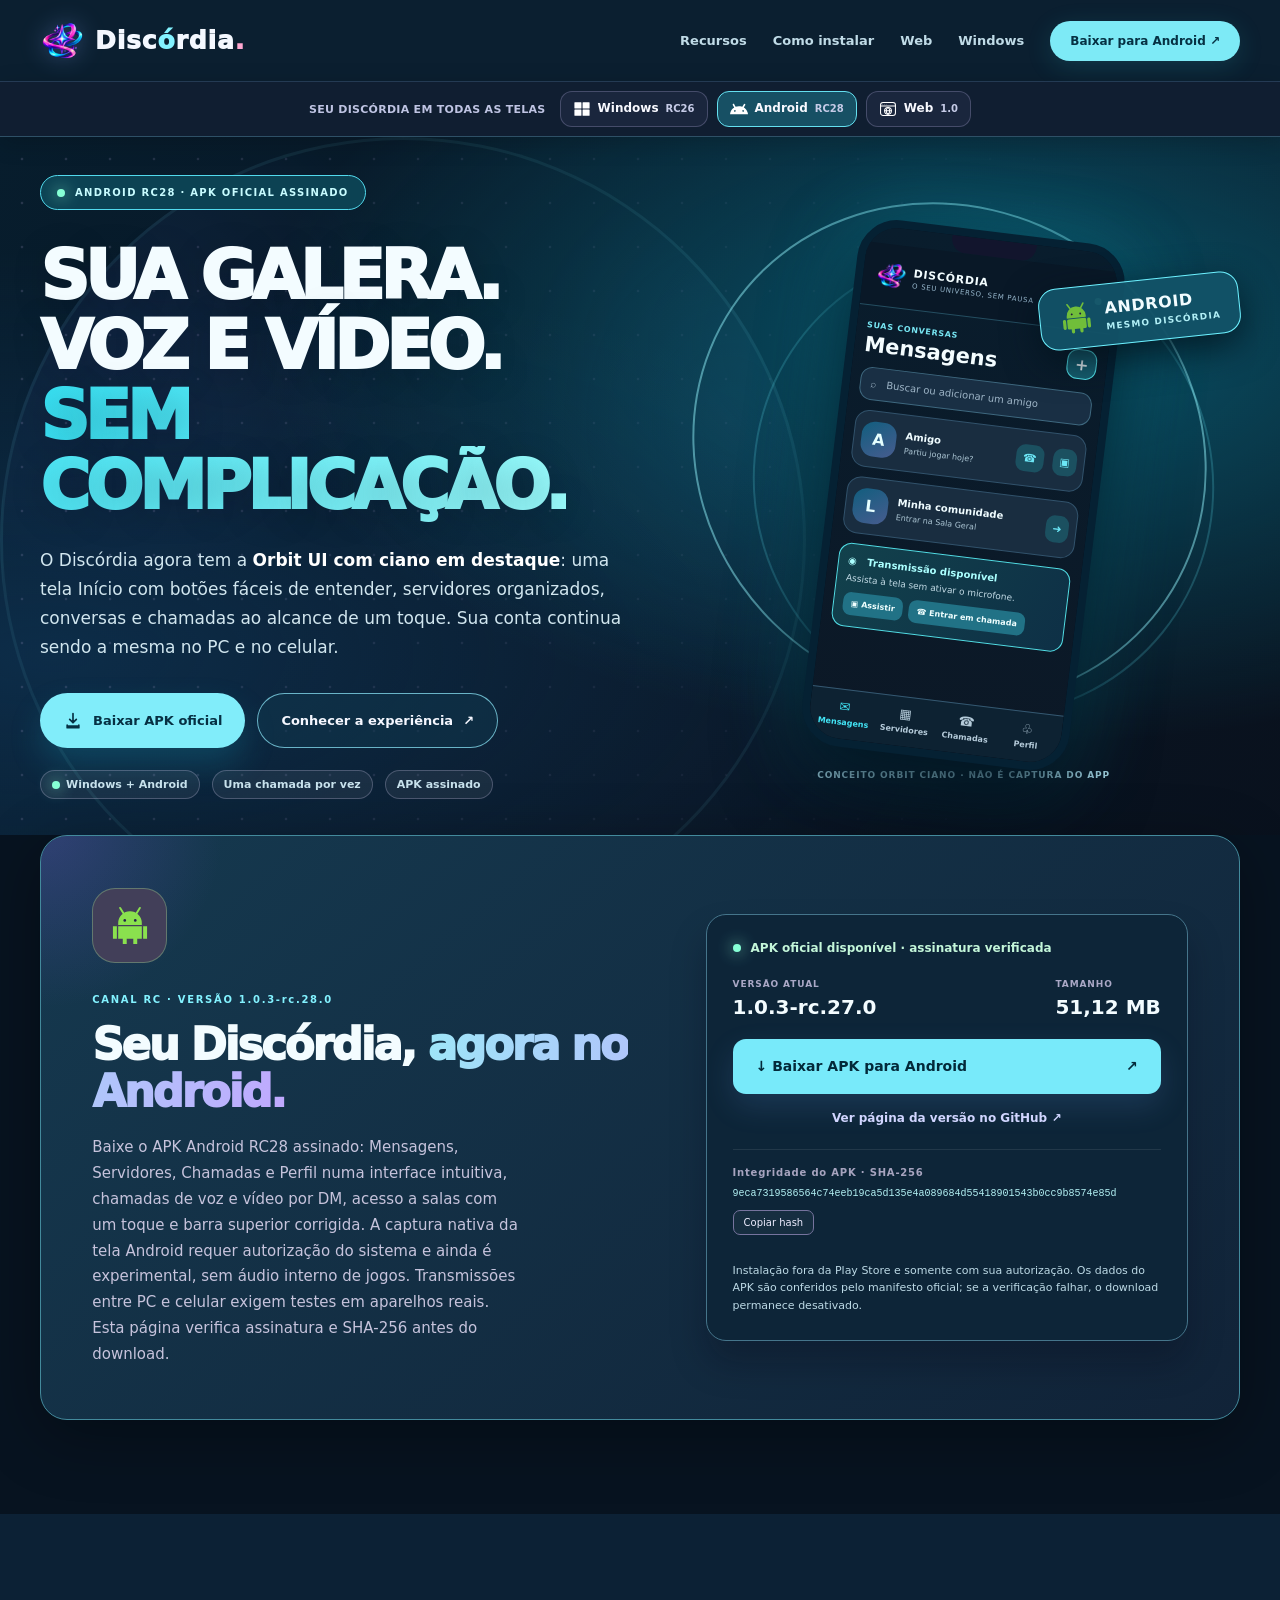
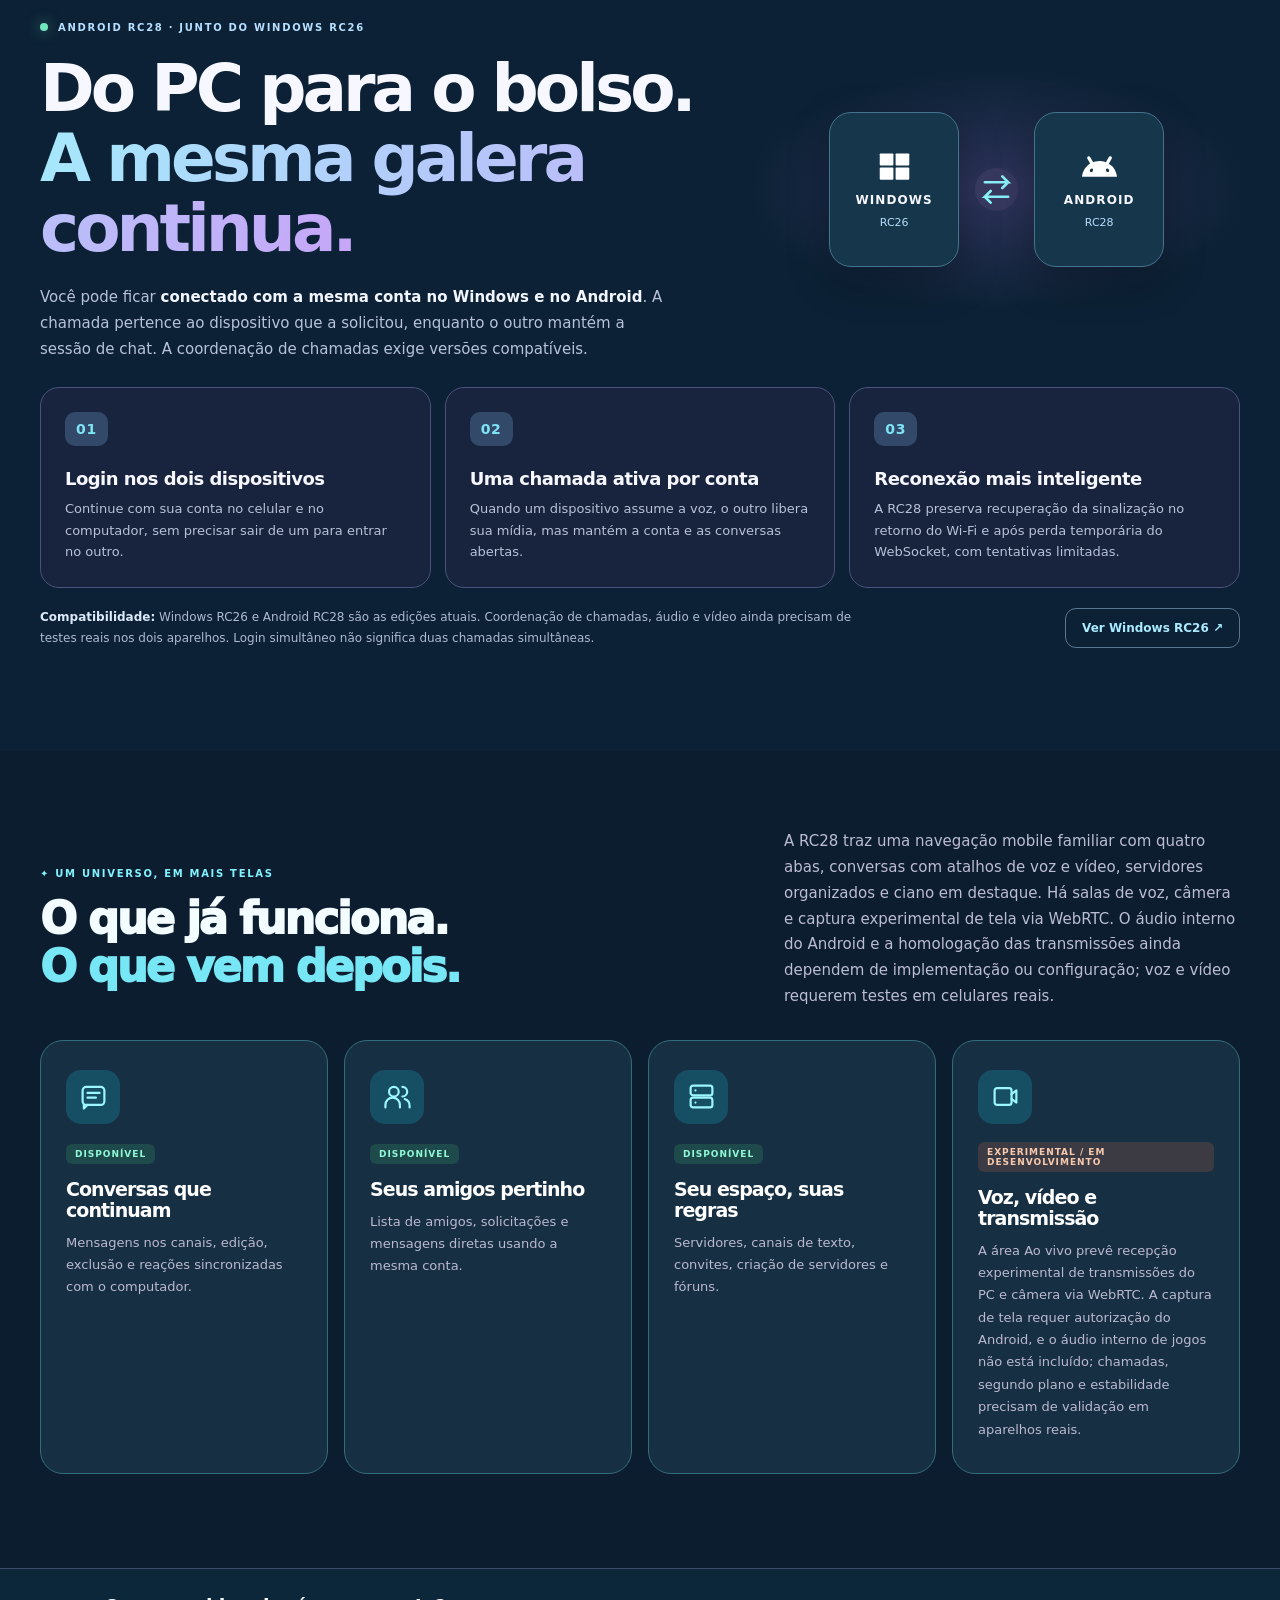
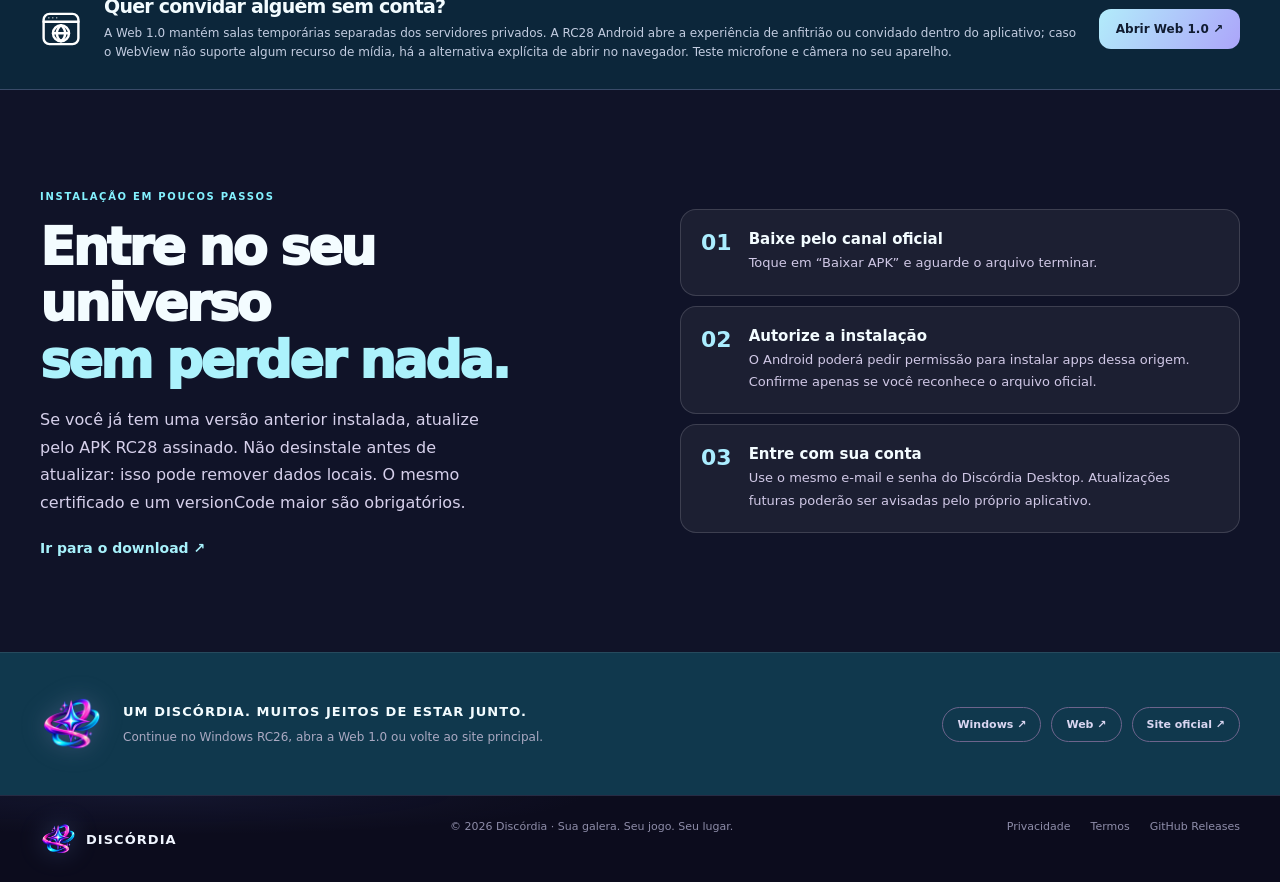
==== commit b56874af: "site: prepare Android RC28 with DM/video and four-tab mobile preview" ====
--- a/android/index.html
+++ b/android/index.html
@@ -4,7 +4,7 @@
 <meta charset="utf-8">
 <meta name="viewport" content="width=device-width,initial-scale=1">
 <meta name="theme-color" content="#081a2a">
-<meta name="description" content="Discórdia Android RC27: visual Orbit Ciano, tela inicial intuitiva, chamadas e captura experimental da tela com permissão do Android. APK oficial assinado.">
+<meta name="description" content="Discórdia Android RC28: visual Orbit Ciano, tela inicial intuitiva, chamadas e captura experimental da tela com permissão do Android. APK oficial assinado.">
 <meta property="og:title" content="Discórdia Android · Sua galera, em qualquer lugar">
 <meta property="og:description" content="O universo do Discórdia no seu Android: mesma conta, conversas e servidores. Instale pelo canal oficial.">
 <meta property="og:type" content="website">
@@ -12,14 +12,15 @@
 <script src="../legacy-github-pages-redirect.js" data-purpose="legacy-github-pages-redirect"></script>
 <link rel="icon" href="../discordia-orbit-app.png" type="image/png">
 <link rel="canonical" href="https://discordia-ari.pages.dev/android/">
-<link rel="stylesheet" href="./site.css?v=android-rc27-20261111">
+<link rel="stylesheet" href="./site.css?v=android-rc28-20261112">
 <link rel="stylesheet" href="../cross-platform-nav-20261107.css?v=2">
 <link rel="stylesheet" href="./refresh-20261107.css?v=1">
-<script src="./app.js?v=android-rc27-20261111" defer></script>
-<title>Discórdia Android RC27 | Seu universo na palma da mão</title>
+<script src="./app.js?v=android-rc28-20261112" defer></script>
+<title>Discórdia Android RC28 | Seu universo na palma da mão</title>
 <link rel="stylesheet" href="../brand-unified-20261108.css">
 <link rel="apple-touch-icon" href="../discordia-orbit-app.png">
 <link rel="stylesheet" href="./orbit27-cyan.css?v=rc27-20261111">
+<link rel="stylesheet" href="./orbit28-mobile.css?v=rc28-20261112">
 </head>
 <body class="sx-android">
 <a class="skip-link" href="#download-section">Pular para download</a>
@@ -34,7 +35,7 @@
  <div class="disc-cross-platform-inner">
   <span class="disc-cross-platform-lead">SEU DISCÓRDIA EM TODAS AS TELAS</span>
   <a class="disc-cross-platform-link" href="../#downloads" title="Discórdia Desktop RC26 para Windows"><img src="../platform-icons/windows.svg" alt="" width="18" height="18">Windows <small>RC26</small></a>
-  <a class="disc-cross-platform-link" href="#download-section" aria-current="page" title="Discórdia Android: APK oficial disponível"><img src="../platform-icons/android.svg" alt="" width="18" height="18">Android <small>RC27</small></a>
+  <a class="disc-cross-platform-link" href="#download-section" aria-current="page" title="Discórdia Android: APK oficial disponível"><img src="../platform-icons/android.svg" alt="" width="18" height="18">Android <small>RC28</small></a>
   <a class="disc-cross-platform-link" href="../web/" title="Discórdia Web 1.0 estável disponível"><img src="../platform-icons/web.svg" alt="" width="18" height="18">Web <small>1.0</small></a>
  </div>
 </nav>
@@ -43,8 +44,8 @@
   <div class="sky" aria-hidden="true"></div>
   <div class="container hero-grid">
    <div class="hero-copy">
-    <div class="hero-tag"><span class="live-dot" aria-hidden="true"></span> ANDROID RC27 · APK OFICIAL ASSINADO</div>
-    <h1 id="hero-title">SUA GALERA.<br>TUDO MAIS FÁCIL.<br><em>NO SEU BOLSO.</em></h1>
+    <div class="hero-tag"><span class="live-dot" aria-hidden="true"></span> ANDROID RC28 · APK OFICIAL ASSINADO</div>
+    <h1 id="hero-title">SUA GALERA.<br>VOZ E VÍDEO.<br><em>SEM COMPLICAÇÃO.</em></h1>
     <p>O Discórdia agora tem a <strong>Orbit UI com ciano em destaque</strong>: uma tela Início com botões fáceis de entender, servidores organizados, conversas e chamadas ao alcance de um toque. Sua conta continua sendo a mesma no PC e no celular.</p>
     <div class="hero-actions">
      <a href="#download-section" class="button button-light"><svg viewBox="0 0 24 24" width="20" height="20" aria-hidden="true"><path fill="currentColor" d="M12 3v11m0 0 4-4m-4 4-4-4M5 17v3h14v-3" stroke="currentColor" stroke-width="2" stroke-linecap="round" stroke-linejoin="round" fill-rule="evenodd"/></svg> Baixar APK oficial</a>
@@ -52,20 +53,20 @@
     </div>
     <div class="hero-proof"><span><span class="proof-dot" aria-hidden="true"></span> Windows + Android</span><span>Uma chamada por vez</span><span>APK assinado</span></div>
    </div>
-   <div class="hero-art" role="img" aria-label="Ilustração conceitual da nova tela Início Orbit Ciano do Discórdia Android, com atalhos para chamadas, servidores e conversas">
+   <div class="hero-art" role="img" aria-label="Ilustração conceitual das mensagens e chamadas por DM do Discórdia Android RC28, com quatro abas de navegação">
     <div class="halo halo-a"></div><div class="halo halo-b"></div>
     <div class="phone">
      <div class="phone-glass">
       <div class="phone-notch"></div>
       <div class="phone-head"><img src="../discordia-orbit-app.png" width="30" height="30" alt=""><span><b>DISCÓRDIA</b><small>O SEU UNIVERSO, SEM PAUSA</small></span><span class="status-dot"></span></div>
-      <div class="orbit27-web-phone-home">
-        <span class="orbit27-phone-hello">SEU ESPAÇO, DO SEU JEITO ✦</span>
-        <strong class="orbit27-phone-main-title">O que vamos fazer hoje?</strong>
-        <div class="orbit27-phone-call"><span aria-hidden="true">🎧</span><div><strong>Entrar em chamada</strong><small>Fale com seus amigos</small></div><b aria-hidden="true">→</b></div>
-        <div class="orbit27-phone-grid" aria-hidden="true"><div><span>▦</span>Servidores</div><div><span>◉</span>Conversas</div><div><span>↗</span>Convites</div><div><span>♧</span>Perfil</div></div>
-        <div class="orbit27-phone-server"><i aria-hidden="true">✦</i><div><strong>Discórdia Oficial</strong><small>Toque para abrir os canais</small></div><span aria-hidden="true">›</span></div>
+      <div class="orbit28-phone-inbox">
+        <div class="orbit28-phone-head"><div><small>SUAS CONVERSAS</small><strong>Mensagens</strong></div><span>+</span></div>
+        <div class="orbit28-phone-search">⌕ &nbsp; Buscar ou adicionar um amigo</div>
+        <div class="orbit28-phone-row"><span class="orbit28-phone-avatar">A</span><div><strong>Amigo</strong><small>Partiu jogar hoje?</small></div><b>☎</b><b>▣</b></div>
+        <div class="orbit28-phone-row"><span class="orbit28-phone-avatar">L</span><div><strong>Minha comunidade</strong><small>Entrar na Sala Geral</small></div><b>➜</b></div>
+        <div class="orbit28-phone-live"><strong>◉ &nbsp; Transmissão disponível</strong><small>Assista à tela sem ativar o microfone.</small><div class="orbit28-phone-actions"><span>▣ Assistir</span><span>☎ Entrar em chamada</span></div></div>
        </div>
-       <div class="phone-tabs"><span>⌂<small>Início</small></span><span>▦<small>Servidores</small></span><span>✉<small>Conversas</small></span><span>◉<small>Ao vivo</small></span><span>♧<small>Perfil</small></span></div>
+       <div class="phone-tabs"><span>✉<small>Mensagens</small></span><span>▦<small>Servidores</small></span><span>☎<small>Chamadas</small></span><span>♧<small>Perfil</small></span></div>
      </div>
     </div>
     <div class="floating-logo"><svg class="android-symbol" viewBox="0 0 64 64" width="34" height="34" aria-hidden="true"><g fill="none" stroke="currentColor" stroke-linecap="round" stroke-width="3"><path d="m17 6 5 8M47 6l-5 8"/></g><g fill="currentColor"><path d="M14 29a18 18 0 0 1 36 0v3H14z"/><rect x="14" y="34" width="36" height="19" rx="3"/><rect x="6" y="34" width="6" height="19" rx="3"/><rect x="52" y="34" width="6" height="19" rx="3"/><rect x="21" y="49" width="6" height="12" rx="3"/><rect x="37" y="49" width="6" height="12" rx="3"/></g><g fill="#1d1740"><circle cx="24" cy="25" r="1.8"/><circle cx="40" cy="25" r="1.8"/></g></svg><div><strong>ANDROID</strong><span>MESMO DISCÓRDIA</span></div></div>
@@ -78,7 +79,7 @@
    <div class="download-card">
     <div class="download-lead">
      <div class="download-icon"><svg class="android-symbol" viewBox="0 0 64 64" width="42" height="42" aria-hidden="true"><path d="M17 6 22 14M47 6l-5 8" stroke="currentColor" stroke-width="3" stroke-linecap="round" fill="none"/><path fill="currentColor" d="M14 29a18 18 0 0 1 36 0v3H14zM14 34h36v19H14zM6 34h6v19H6zM52 34h6v19h-6zM21 49h6v12h-6zM37 49h6v12h-6z"/><circle cx="24" cy="25" r="2" fill="#25204f"/><circle cx="40" cy="25" r="2" fill="#25204f"/></svg></div>
-     <div><span class="eyebrow">CANAL RC · VERSÃO 1.0.3-rc.27.0</span><h2 id="download-title">Seu Discórdia, <em>agora no Android.</em></h2><p>Baixe o APK Android RC27 assinado: nova tela Início, botões maiores, navegação simplificada e identidade Orbit Ciano em todo o app. A captura nativa da tela Android requer autorização do sistema e ainda é experimental, sem áudio interno de jogos. Transmissões entre PC e celular exigem testes em aparelhos reais. Esta página verifica assinatura e SHA-256 antes do download.</p></div>
+     <div><span class="eyebrow">CANAL RC · VERSÃO 1.0.3-rc.28.0</span><h2 id="download-title">Seu Discórdia, <em>agora no Android.</em></h2><p>Baixe o APK Android RC28 assinado: Mensagens, Servidores, Chamadas e Perfil numa interface intuitiva, chamadas de voz e vídeo por DM, acesso a salas com um toque e barra superior corrigida. A captura nativa da tela Android requer autorização do sistema e ainda é experimental, sem áudio interno de jogos. Transmissões entre PC e celular exigem testes em aparelhos reais. Esta página verifica assinatura e SHA-256 antes do download.</p></div>
     </div>
     <div class="download-panel">
      <div class="download-status"><span class="live-dot" aria-hidden="true"></span><span id="status" role="status" aria-live="polite">Verificando versão oficial...</span></div>
@@ -94,38 +95,38 @@
 <section class="sx-android-bridge" id="dois-dispositivos" aria-labelledby="sx-android-bridge-title">
  <div class="container">
   <div class="sx-bridge-top">
-   <div><span class="sx-android-eyebrow"><i></i> ANDROID RC27 · JUNTO DO WINDOWS RC26</span>
+   <div><span class="sx-android-eyebrow"><i></i> ANDROID RC28 · JUNTO DO WINDOWS RC26</span>
    <h2 id="sx-android-bridge-title">Do PC para o bolso.<br><em>A mesma galera continua.</em></h2>
    <p>Você pode ficar <strong>conectado com a mesma conta no Windows e no Android</strong>. A chamada pertence ao dispositivo que a solicitou, enquanto o outro mantém a sessão de chat. A coordenação de chamadas exige versões compatíveis.</p></div>
-   <div class="sx-bridge-pair" aria-label="Windows RC26 e Android RC27">
+   <div class="sx-bridge-pair" aria-label="Windows RC26 e Android RC28">
     <div><img src="../platform-icons/windows.svg" width="35" height="35" alt=""><strong>WINDOWS</strong><small>RC26</small></div>
     <span class="sx-bridge-arrows" aria-hidden="true"><svg width="35" height="35" viewBox="0 0 24 24" fill="none" stroke="currentColor" stroke-width="1.8" stroke-linecap="round"><path d="M4 7h16l-4-4m4 4-4 4M20 17H4l4-4m-4 4 4 4"/></svg></span>
-    <div><img src="../platform-icons/android.svg" width="35" height="35" alt=""><strong>ANDROID</strong><small>RC27</small></div>
+    <div><img src="../platform-icons/android.svg" width="35" height="35" alt=""><strong>ANDROID</strong><small>RC28</small></div>
    </div>
   </div>
   <div class="sx-bridge-grid">
    <article><span class="sx-bridge-num">01</span><h3>Login nos dois dispositivos</h3><p>Continue com sua conta no celular e no computador, sem precisar sair de um para entrar no outro.</p></article>
    <article><span class="sx-bridge-num">02</span><h3>Uma chamada ativa por conta</h3><p>Quando um dispositivo assume a voz, o outro libera sua mídia, mas mantém a conta e as conversas abertas.</p></article>
-   <article><span class="sx-bridge-num">03</span><h3>Reconexão mais inteligente</h3><p>A RC27 preserva recuperação da sinalização no retorno do Wi-Fi e após perda temporária do WebSocket, com tentativas limitadas.</p></article>
+   <article><span class="sx-bridge-num">03</span><h3>Reconexão mais inteligente</h3><p>A RC28 preserva recuperação da sinalização no retorno do Wi-Fi e após perda temporária do WebSocket, com tentativas limitadas.</p></article>
   </div>
-  <div class="sx-bridge-foot"><p><strong>Compatibilidade:</strong> Windows RC26 e Android RC27 são as edições atuais. Coordenação de chamadas, áudio e vídeo ainda precisam de testes reais nos dois aparelhos. Login simultâneo não significa duas chamadas simultâneas.</p>
+  <div class="sx-bridge-foot"><p><strong>Compatibilidade:</strong> Windows RC26 e Android RC28 são as edições atuais. Coordenação de chamadas, áudio e vídeo ainda precisam de testes reais nos dois aparelhos. Login simultâneo não significa duas chamadas simultâneas.</p>
    <a href="https://github.com/magaskye/discordia/releases/tag/v1.0.3-rc.26.0" target="_blank" rel="noopener noreferrer">Ver Windows RC26 ↗</a></div>
  </div>
 </section>
  <section class="features" id="recursos" aria-labelledby="features-title">
   <div class="container">
-   <div class="section-heading"><div><span class="eyebrow">✦ UM UNIVERSO, EM MAIS TELAS</span><h2 id="features-title">O que já funciona.<br><em>O que vem depois.</em></h2></div><p>A RC27 mantém servidores, mensagens e amigos com a mesma conta, agora com visual ciano, tela Início e navegação intuitiva. Há salas de voz, câmera e captura experimental de tela via WebRTC. O áudio interno do Android e a homologação das transmissões ainda dependem de implementação ou configuração; voz e vídeo requerem testes em celulares reais.</p></div>
+   <div class="section-heading"><div><span class="eyebrow">✦ UM UNIVERSO, EM MAIS TELAS</span><h2 id="features-title">O que já funciona.<br><em>O que vem depois.</em></h2></div><p>A RC28 traz uma navegação mobile familiar com quatro abas, conversas com atalhos de voz e vídeo, servidores organizados e ciano em destaque. Há salas de voz, câmera e captura experimental de tela via WebRTC. O áudio interno do Android e a homologação das transmissões ainda dependem de implementação ou configuração; voz e vídeo requerem testes em celulares reais.</p></div>
    <div class="feature-grid">
     <article class="feature-card"><span class="feature-ic"><svg aria-hidden="true" width="30" height="30" viewBox="0 0 24 24" fill="none" stroke="currentColor" stroke-width="1.8" stroke-linecap="round" stroke-linejoin="round"><rect x="3" y="4" width="18" height="15" rx="3"/><path d="M7 9h10M7 13h7m-7 6-3 3v-3"/></svg></span><span class="feature-label ready">DISPONÍVEL</span><h3>Conversas que continuam</h3><p>Mensagens nos canais, edição, exclusão e reações sincronizadas com o computador.</p></article>
     <article class="feature-card"><span class="feature-ic"><svg aria-hidden="true" width="30" height="30" viewBox="0 0 24 24" fill="none" stroke="currentColor" stroke-width="1.8" stroke-linecap="round" stroke-linejoin="round"><circle cx="9" cy="8" r="4"/><path d="M2 21v-2a6 6 0 0 1 12 0v2m2-17a4 4 0 0 1 0 8m2 2a6 6 0 0 1 4 6v1"/></svg></span><span class="feature-label ready">DISPONÍVEL</span><h3>Seus amigos pertinho</h3><p>Lista de amigos, solicitações e mensagens diretas usando a mesma conta.</p></article>
     <article class="feature-card"><span class="feature-ic"><svg aria-hidden="true" width="30" height="30" viewBox="0 0 24 24" fill="none" stroke="currentColor" stroke-width="1.8" stroke-linecap="round" stroke-linejoin="round"><rect x="3" y="3" width="18" height="8" rx="2"/><rect x="3" y="13" width="18" height="8" rx="2"/><path d="M7 7h.01M7 17h.01"/></svg></span><span class="feature-label ready">DISPONÍVEL</span><h3>Seu espaço, suas regras</h3><p>Servidores, canais de texto, convites, criação de servidores e fóruns.</p></article>
-    <article class="feature-card future"><span class="feature-ic"><svg aria-hidden="true" width="30" height="30" viewBox="0 0 24 24" fill="none" stroke="currentColor" stroke-width="1.8" stroke-linecap="round" stroke-linejoin="round"><rect x="3" y="5" width="14" height="14" rx="2"/><path d="m17 10 4-3v10l-4-3"/></svg></span><span class="feature-label planned">EXPERIMENTAL / EM DESENVOLVIMENTO</span><h3>Voz, vídeo e transmissão</h3><p>A área Ao vivo prevê recepção experimental de transmissões do PC e câmera via WebRTC. A captura da tela Android e o áudio interno ainda não estão disponíveis; chamadas, segundo plano e estabilidade precisam de validação antes da versão estável.</p></article>
+    <article class="feature-card future"><span class="feature-ic"><svg aria-hidden="true" width="30" height="30" viewBox="0 0 24 24" fill="none" stroke="currentColor" stroke-width="1.8" stroke-linecap="round" stroke-linejoin="round"><rect x="3" y="5" width="14" height="14" rx="2"/><path d="m17 10 4-3v10l-4-3"/></svg></span><span class="feature-label planned">EXPERIMENTAL / EM DESENVOLVIMENTO</span><h3>Voz, vídeo e transmissão</h3><p>A área Ao vivo prevê recepção experimental de transmissões do PC e câmera via WebRTC. A captura de tela requer autorização do Android, e o áudio interno de jogos não está incluído; chamadas, segundo plano e estabilidade precisam de validação em aparelhos reais.</p></article>
    </div>
   </div>
  </section>
- <section class="sx-mobile-web-note" aria-label="Discórdia Web no celular"><div class="container sx-mobile-web-inner"><img src="../platform-icons/web.svg" width="42" height="42" alt=""><div><h2>Quer convidar alguém sem conta?</h2><p>A Web 1.0 mantém salas temporárias separadas dos servidores privados. A RC27 Android abre a experiência de anfitrião ou convidado dentro do aplicativo; caso o WebView não suporte algum recurso de mídia, há a alternativa explícita de abrir no navegador. Teste microfone e câmera no seu aparelho.</p></div><a href="https://discordia-web-beta.pages.dev/" rel="noopener noreferrer">Abrir Web 1.0 ↗</a></div></section>
+ <section class="sx-mobile-web-note" aria-label="Discórdia Web no celular"><div class="container sx-mobile-web-inner"><img src="../platform-icons/web.svg" width="42" height="42" alt=""><div><h2>Quer convidar alguém sem conta?</h2><p>A Web 1.0 mantém salas temporárias separadas dos servidores privados. A RC28 Android abre a experiência de anfitrião ou convidado dentro do aplicativo; caso o WebView não suporte algum recurso de mídia, há a alternativa explícita de abrir no navegador. Teste microfone e câmera no seu aparelho.</p></div><a href="https://discordia-web-beta.pages.dev/" rel="noopener noreferrer">Abrir Web 1.0 ↗</a></div></section>
  <section class="instructions" id="instalar" aria-labelledby="install-title"><div class="container instruction-grid">
-  <div><span class="eyebrow">INSTALAÇÃO EM POUCOS PASSOS</span><h2 id="install-title">Entre no seu universo<br><em>sem perder nada.</em></h2><p>Se você já tem uma versão anterior instalada, atualize pelo APK RC27 assinado. Não desinstale antes de atualizar: isso pode remover dados locais. O mesmo certificado e um versionCode maior são obrigatórios.</p><a class="install-anchor" href="#download-section">Ir para o download ↗</a></div>
+  <div><span class="eyebrow">INSTALAÇÃO EM POUCOS PASSOS</span><h2 id="install-title">Entre no seu universo<br><em>sem perder nada.</em></h2><p>Se você já tem uma versão anterior instalada, atualize pelo APK RC28 assinado. Não desinstale antes de atualizar: isso pode remover dados locais. O mesmo certificado e um versionCode maior são obrigatórios.</p><a class="install-anchor" href="#download-section">Ir para o download ↗</a></div>
   <ol class="steps"><li><b>01</b><div><strong>Baixe pelo canal oficial</strong><p>Toque em “Baixar APK” e aguarde o arquivo terminar.</p></div></li><li><b>02</b><div><strong>Autorize a instalação</strong><p>O Android poderá pedir permissão para instalar apps dessa origem. Confirme apenas se você reconhece o arquivo oficial.</p></div></li><li><b>03</b><div><strong>Entre com sua conta</strong><p>Use o mesmo e-mail e senha do Discórdia Desktop. Atualizações futuras poderão ser avisadas pelo próprio aplicativo.</p></div></li></ol>
  </div></section>
  <section class="cross-platform"><div class="container cross-inner"><img src="../discordia-orbit-app.png" width="62" height="62" alt=""><div><strong>UM DISCÓRDIA. MUITOS JEITOS DE ESTAR JUNTO.</strong><p>Continue no Windows RC26, abra a Web 1.0 ou volte ao site principal.</p></div><div class="cross-links"><a href="../#downloads">Windows ↗</a><a href="../web/">Web ↗</a><a href="../">Site oficial ↗</a></div></div></section>
--- a/android/orbit28-mobile.css
+++ b/android/orbit28-mobile.css
@@ -0,0 +1,67 @@
+/* RC28 official Android page: messaging-forward cyan Orbit mockup. */
+.sx-android .hero{
+ background:radial-gradient(ellipse at 80% 28%,#087b949c,transparent 53%),
+ radial-gradient(ellipse at 4% 70%,#113e6680,transparent 55%),
+ linear-gradient(125deg,#071d2d,#0a1625 62%,#09111d);
+}
+.sx-android .hero h1 em{
+ background:linear-gradient(105deg,#37e3f6,#9dffff);
+ -webkit-background-clip:text;background-clip:text;
+}
+.sx-android .hero-tag{border-color:#52daed;background:#0c4253}
+.sx-android .phone{border-color:#052133;box-shadow:0 30px 80px #010c17dd,0 0 85px #12d9ef55}
+.sx-android .phone-glass{background:linear-gradient(180deg,#091d2d,#0c1826)!important}
+.sx-android .phone-head{background:#091827!important;border-bottom:1px solid #244e61}
+.sx-android .phone-head small{color:#98b8cd}
+.sx-android .phone-tabs{background:#0d2232!important;justify-content:space-around}
+.sx-android .phone-tabs>span{font-size:13px;color:#b5cbda}
+.sx-android .phone-tabs>span:first-child{color:#43e6f7}
+.sx-android .phone-tabs>span small{font-size:8px}
+.orbit28-phone-inbox{
+ flex:1;min-height:0;padding:15px 10px 8px;display:flex;flex-direction:column;gap:10px;
+ overflow:hidden;
+}
+.orbit28-phone-head{display:flex;justify-content:space-between;align-items:center;gap:10px}
+.orbit28-phone-head>div{display:grid;gap:4px}
+.orbit28-phone-head small{font-size:8px;color:#77e6f3;letter-spacing:.09em;font-weight:800}
+.orbit28-phone-head strong{font-size:21px;line-height:1.1;color:#f4fdff;font-weight:900}
+.orbit28-phone-head>span{display:grid;place-items:center;width:30px;height:30px;background:#176172;border:1px solid #56ecf4;border-radius:11px;font-weight:800}
+.orbit28-phone-search{
+ padding:10px;border:1px solid #3e687f;background:#192f44;color:#9eb5c7;
+ border-radius:12px;font-size:10px;
+}
+.orbit28-phone-row{
+ display:flex;gap:9px;align-items:center;padding:10px 7px;
+ background:#192d40;border:1px solid #31526b;border-radius:14px;
+}
+.orbit28-phone-avatar{
+ display:grid;place-items:center;flex:none;width:35px;height:35px;
+ border-radius:13px;color:#e6ffff;font-weight:900;
+ background:linear-gradient(145deg,#115e7e,#475c8f);
+}
+.orbit28-phone-row>div{min-width:0;flex:1;display:grid;gap:5px}
+.orbit28-phone-row strong{font-size:10px;color:#effcff}
+.orbit28-phone-row small{font-size:8px;color:#adc7d5}
+.orbit28-phone-row b{font-size:11px;color:#6ce7f6;background:#1b5060;padding:7px;border-radius:9px}
+.orbit28-phone-live{
+ border:1px solid #50dce4;background:linear-gradient(115deg,#12414c,#0e3046);
+ border-radius:13px;padding:11px 9px;display:grid;gap:6px
+}
+.orbit28-phone-live strong{font-size:10px;color:#abffff}
+.orbit28-phone-live small{color:#c3dbe6;font-size:9px;line-height:1.5}
+.orbit28-phone-actions{display:flex;gap:6px}
+.orbit28-phone-actions span{
+ display:inline-flex;gap:4px;align-items:center;padding:7px 8px;font-size:8px;
+ border-radius:8px;background:#217286;color:#f0ffff;font-weight:800
+}
+.orbit28-feature-pill{
+ display:inline-flex;align-items:center;gap:8px;background:#123f50;
+ border:1px solid #45c9d9;border-radius:999px;padding:9px 14px;
+ color:#b8faff;font-weight:800;font-size:11px;margin:8px 0 0
+}
+.sx-android .feature-card{border-color:#346e7c}
+.sx-android .feature-card .feature-label.ready{color:#91f8d7}
+.sx-android .download-card{border-color:#438a9c}
+@media(prefers-reduced-motion:reduce){
+ .orbit28-phone-inbox,.orbit28-phone-row,.orbit28-phone-live{animation:none!important;transition:none!important}
+}
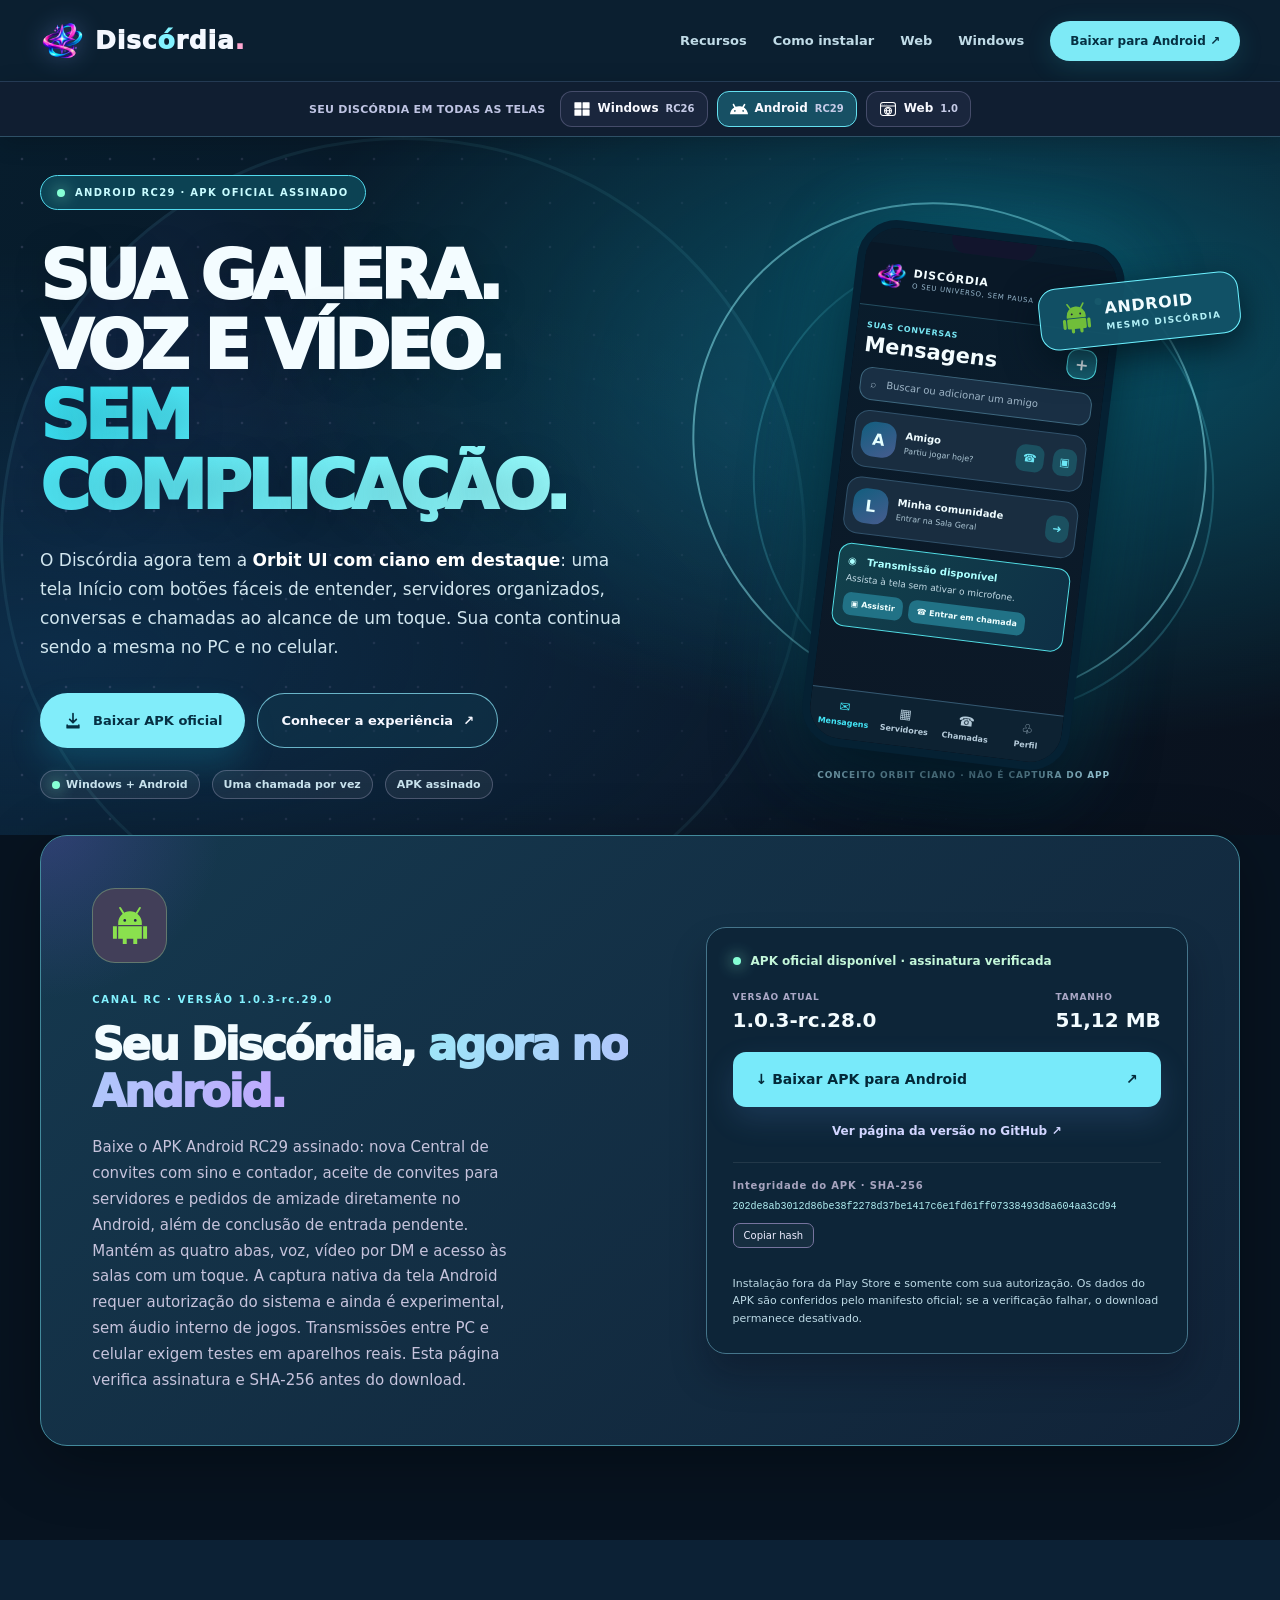
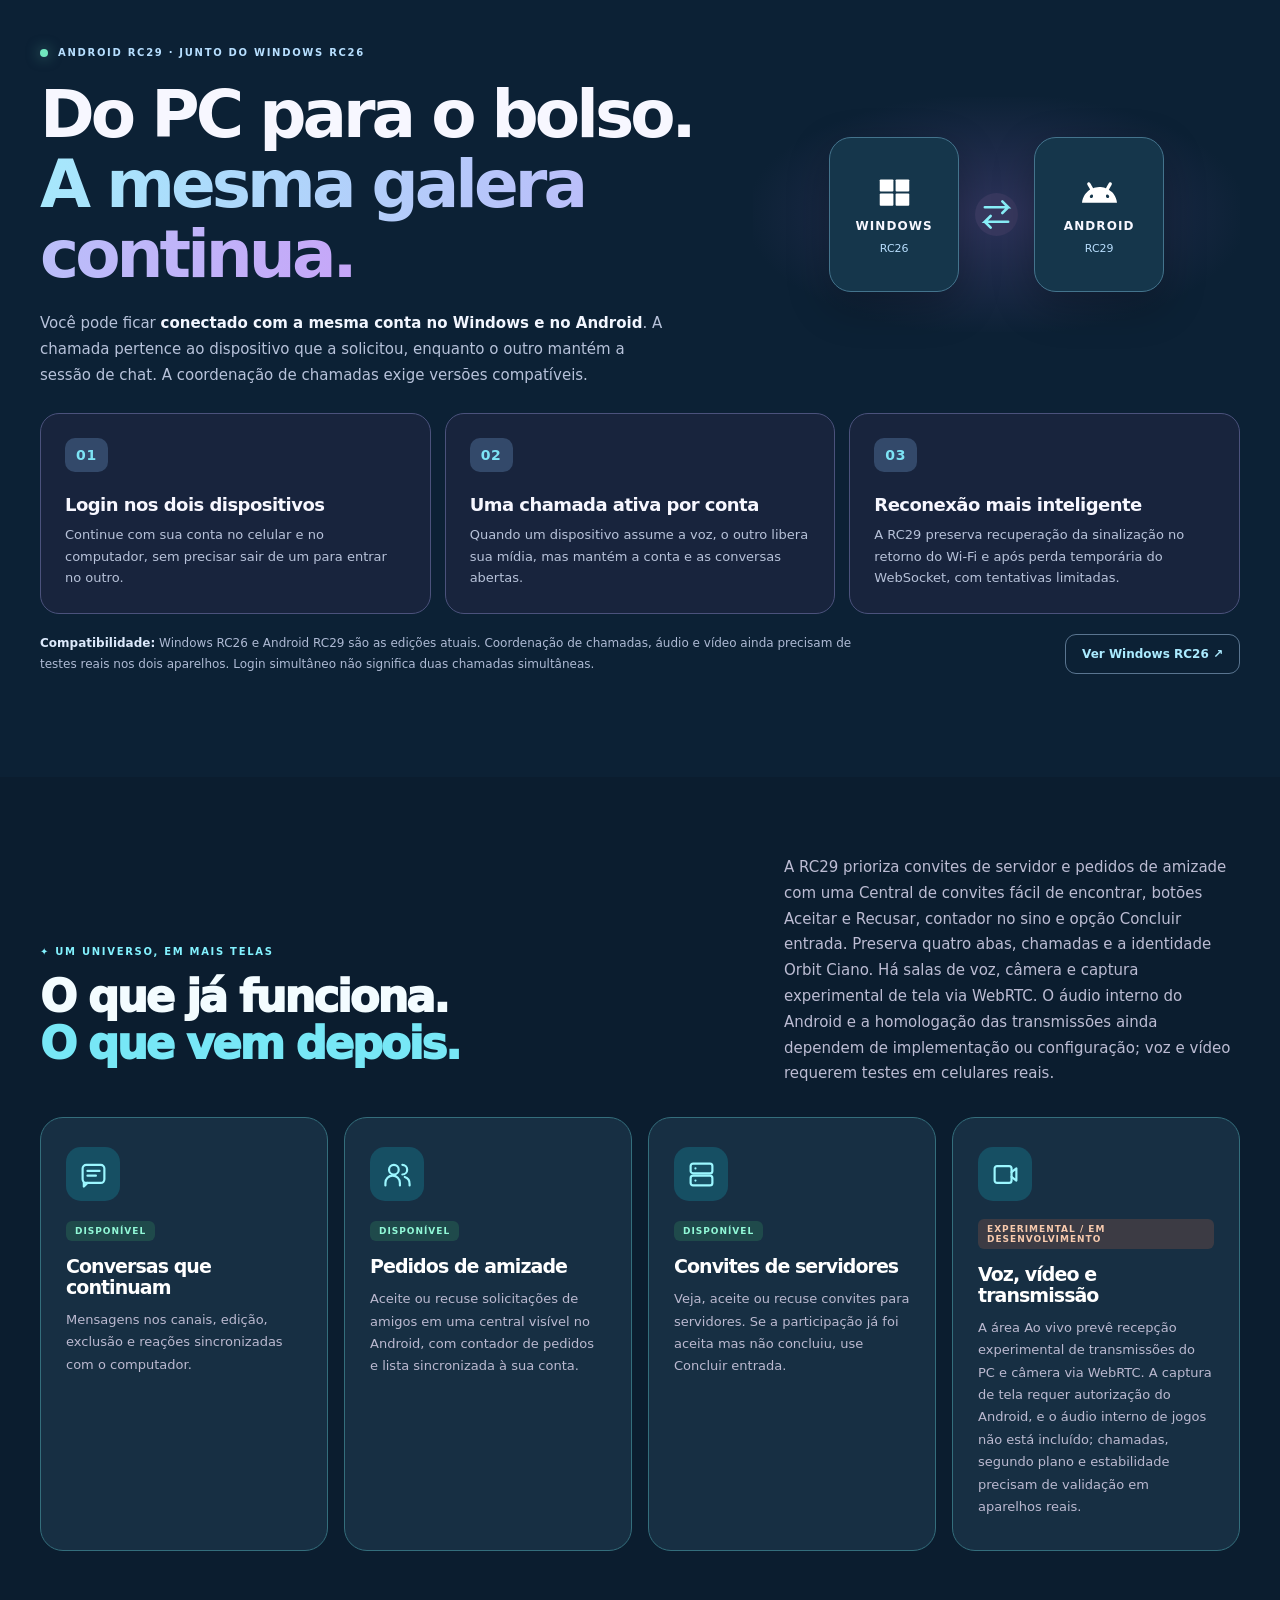
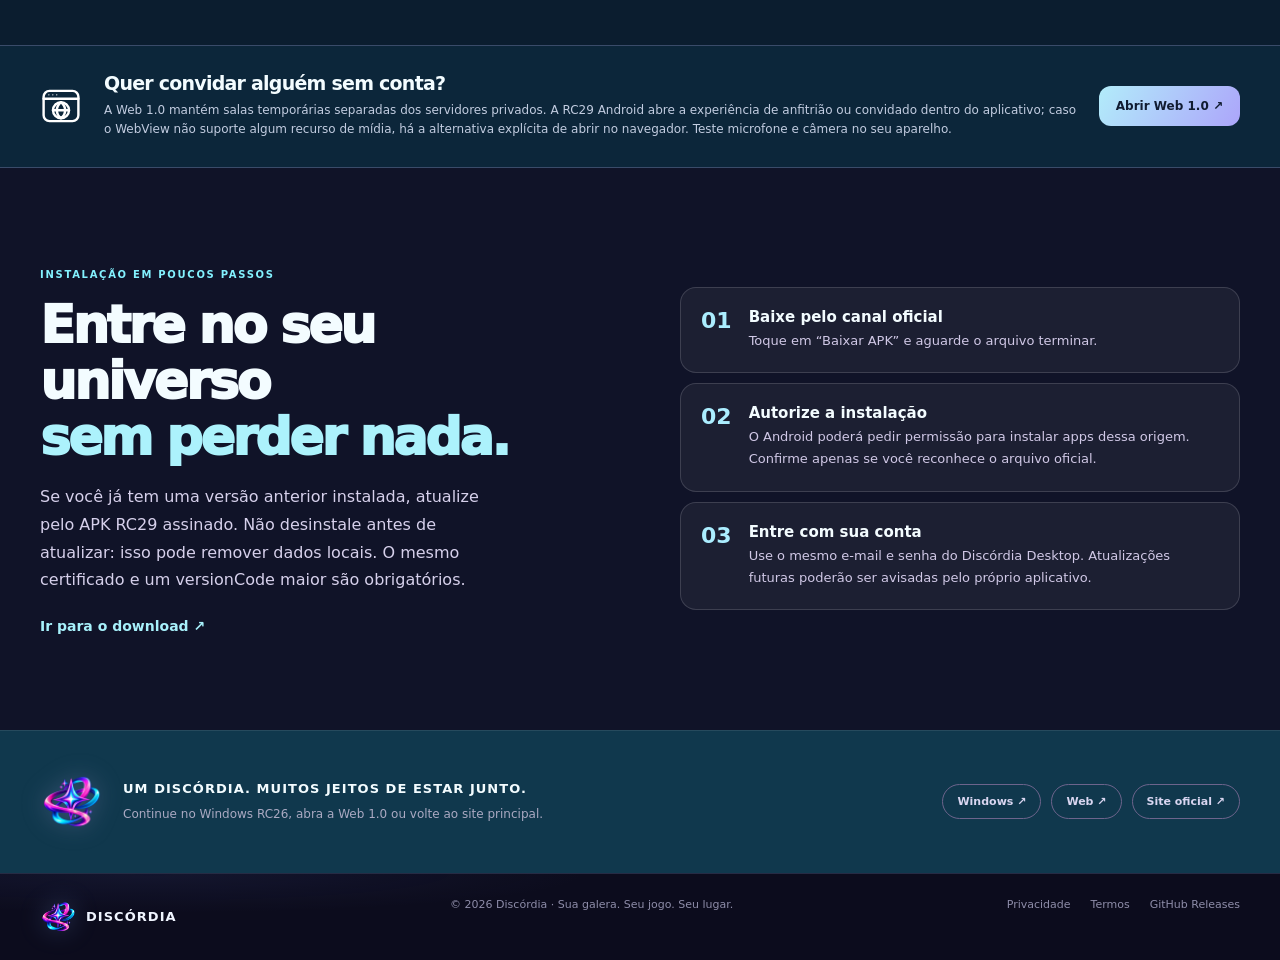
==== commit 462256fe: "site(android rc29): prepare social invitations and friendship acceptance release android/index.html" ====
--- a/android/index.html
+++ b/android/index.html
@@ -4,7 +4,7 @@
 <meta charset="utf-8">
 <meta name="viewport" content="width=device-width,initial-scale=1">
 <meta name="theme-color" content="#081a2a">
-<meta name="description" content="Discórdia Android RC28: visual Orbit Ciano, tela inicial intuitiva, chamadas e captura experimental da tela com permissão do Android. APK oficial assinado.">
+<meta name="description" content="Discórdia Android RC29: Central de convites de servidor e amizades, aceite e recusa por um toque, sino com contador e navegação familiar em ciano. APK oficial assinado.">
 <meta property="og:title" content="Discórdia Android · Sua galera, em qualquer lugar">
 <meta property="og:description" content="O universo do Discórdia no seu Android: mesma conta, conversas e servidores. Instale pelo canal oficial.">
 <meta property="og:type" content="website">
@@ -16,7 +16,7 @@
 <link rel="stylesheet" href="../cross-platform-nav-20261107.css?v=2">
 <link rel="stylesheet" href="./refresh-20261107.css?v=1">
 <script src="./app.js?v=android-rc28-20261112" defer></script>
-<title>Discórdia Android RC28 | Seu universo na palma da mão</title>
+<title>Discórdia Android RC29 | Seu universo na palma da mão</title>
 <link rel="stylesheet" href="../brand-unified-20261108.css">
 <link rel="apple-touch-icon" href="../discordia-orbit-app.png">
 <link rel="stylesheet" href="./orbit27-cyan.css?v=rc27-20261111">
@@ -35,7 +35,7 @@
  <div class="disc-cross-platform-inner">
   <span class="disc-cross-platform-lead">SEU DISCÓRDIA EM TODAS AS TELAS</span>
   <a class="disc-cross-platform-link" href="../#downloads" title="Discórdia Desktop RC26 para Windows"><img src="../platform-icons/windows.svg" alt="" width="18" height="18">Windows <small>RC26</small></a>
-  <a class="disc-cross-platform-link" href="#download-section" aria-current="page" title="Discórdia Android: APK oficial disponível"><img src="../platform-icons/android.svg" alt="" width="18" height="18">Android <small>RC28</small></a>
+  <a class="disc-cross-platform-link" href="#download-section" aria-current="page" title="Discórdia Android: APK oficial disponível"><img src="../platform-icons/android.svg" alt="" width="18" height="18">Android <small>RC29</small></a>
   <a class="disc-cross-platform-link" href="../web/" title="Discórdia Web 1.0 estável disponível"><img src="../platform-icons/web.svg" alt="" width="18" height="18">Web <small>1.0</small></a>
  </div>
 </nav>
@@ -44,7 +44,7 @@
   <div class="sky" aria-hidden="true"></div>
   <div class="container hero-grid">
    <div class="hero-copy">
-    <div class="hero-tag"><span class="live-dot" aria-hidden="true"></span> ANDROID RC28 · APK OFICIAL ASSINADO</div>
+    <div class="hero-tag"><span class="live-dot" aria-hidden="true"></span> ANDROID RC29 · APK OFICIAL ASSINADO</div>
     <h1 id="hero-title">SUA GALERA.<br>VOZ E VÍDEO.<br><em>SEM COMPLICAÇÃO.</em></h1>
     <p>O Discórdia agora tem a <strong>Orbit UI com ciano em destaque</strong>: uma tela Início com botões fáceis de entender, servidores organizados, conversas e chamadas ao alcance de um toque. Sua conta continua sendo a mesma no PC e no celular.</p>
     <div class="hero-actions">
@@ -53,7 +53,7 @@
     </div>
     <div class="hero-proof"><span><span class="proof-dot" aria-hidden="true"></span> Windows + Android</span><span>Uma chamada por vez</span><span>APK assinado</span></div>
    </div>
-   <div class="hero-art" role="img" aria-label="Ilustração conceitual das mensagens e chamadas por DM do Discórdia Android RC28, com quatro abas de navegação">
+   <div class="hero-art" role="img" aria-label="Ilustração conceitual das mensagens e chamadas por DM do Discórdia Android RC29, com quatro abas de navegação">
     <div class="halo halo-a"></div><div class="halo halo-b"></div>
     <div class="phone">
      <div class="phone-glass">
@@ -79,7 +79,7 @@
    <div class="download-card">
     <div class="download-lead">
      <div class="download-icon"><svg class="android-symbol" viewBox="0 0 64 64" width="42" height="42" aria-hidden="true"><path d="M17 6 22 14M47 6l-5 8" stroke="currentColor" stroke-width="3" stroke-linecap="round" fill="none"/><path fill="currentColor" d="M14 29a18 18 0 0 1 36 0v3H14zM14 34h36v19H14zM6 34h6v19H6zM52 34h6v19h-6zM21 49h6v12h-6zM37 49h6v12h-6z"/><circle cx="24" cy="25" r="2" fill="#25204f"/><circle cx="40" cy="25" r="2" fill="#25204f"/></svg></div>
-     <div><span class="eyebrow">CANAL RC · VERSÃO 1.0.3-rc.28.0</span><h2 id="download-title">Seu Discórdia, <em>agora no Android.</em></h2><p>Baixe o APK Android RC28 assinado: Mensagens, Servidores, Chamadas e Perfil numa interface intuitiva, chamadas de voz e vídeo por DM, acesso a salas com um toque e barra superior corrigida. A captura nativa da tela Android requer autorização do sistema e ainda é experimental, sem áudio interno de jogos. Transmissões entre PC e celular exigem testes em aparelhos reais. Esta página verifica assinatura e SHA-256 antes do download.</p></div>
+     <div><span class="eyebrow">CANAL RC · VERSÃO 1.0.3-rc.29.0</span><h2 id="download-title">Seu Discórdia, <em>agora no Android.</em></h2><p>Baixe o APK Android RC29 assinado: nova Central de convites com sino e contador, aceite de convites para servidores e pedidos de amizade diretamente no Android, além de conclusão de entrada pendente. Mantém as quatro abas, voz, vídeo por DM e acesso às salas com um toque. A captura nativa da tela Android requer autorização do sistema e ainda é experimental, sem áudio interno de jogos. Transmissões entre PC e celular exigem testes em aparelhos reais. Esta página verifica assinatura e SHA-256 antes do download.</p></div>
     </div>
     <div class="download-panel">
      <div class="download-status"><span class="live-dot" aria-hidden="true"></span><span id="status" role="status" aria-live="polite">Verificando versão oficial...</span></div>
@@ -95,38 +95,38 @@
 <section class="sx-android-bridge" id="dois-dispositivos" aria-labelledby="sx-android-bridge-title">
  <div class="container">
   <div class="sx-bridge-top">
-   <div><span class="sx-android-eyebrow"><i></i> ANDROID RC28 · JUNTO DO WINDOWS RC26</span>
+   <div><span class="sx-android-eyebrow"><i></i> ANDROID RC29 · JUNTO DO WINDOWS RC26</span>
    <h2 id="sx-android-bridge-title">Do PC para o bolso.<br><em>A mesma galera continua.</em></h2>
    <p>Você pode ficar <strong>conectado com a mesma conta no Windows e no Android</strong>. A chamada pertence ao dispositivo que a solicitou, enquanto o outro mantém a sessão de chat. A coordenação de chamadas exige versões compatíveis.</p></div>
-   <div class="sx-bridge-pair" aria-label="Windows RC26 e Android RC28">
+   <div class="sx-bridge-pair" aria-label="Windows RC26 e Android RC29">
     <div><img src="../platform-icons/windows.svg" width="35" height="35" alt=""><strong>WINDOWS</strong><small>RC26</small></div>
     <span class="sx-bridge-arrows" aria-hidden="true"><svg width="35" height="35" viewBox="0 0 24 24" fill="none" stroke="currentColor" stroke-width="1.8" stroke-linecap="round"><path d="M4 7h16l-4-4m4 4-4 4M20 17H4l4-4m-4 4 4 4"/></svg></span>
-    <div><img src="../platform-icons/android.svg" width="35" height="35" alt=""><strong>ANDROID</strong><small>RC28</small></div>
+    <div><img src="../platform-icons/android.svg" width="35" height="35" alt=""><strong>ANDROID</strong><small>RC29</small></div>
    </div>
   </div>
   <div class="sx-bridge-grid">
    <article><span class="sx-bridge-num">01</span><h3>Login nos dois dispositivos</h3><p>Continue com sua conta no celular e no computador, sem precisar sair de um para entrar no outro.</p></article>
    <article><span class="sx-bridge-num">02</span><h3>Uma chamada ativa por conta</h3><p>Quando um dispositivo assume a voz, o outro libera sua mídia, mas mantém a conta e as conversas abertas.</p></article>
-   <article><span class="sx-bridge-num">03</span><h3>Reconexão mais inteligente</h3><p>A RC28 preserva recuperação da sinalização no retorno do Wi-Fi e após perda temporária do WebSocket, com tentativas limitadas.</p></article>
+   <article><span class="sx-bridge-num">03</span><h3>Reconexão mais inteligente</h3><p>A RC29 preserva recuperação da sinalização no retorno do Wi-Fi e após perda temporária do WebSocket, com tentativas limitadas.</p></article>
   </div>
-  <div class="sx-bridge-foot"><p><strong>Compatibilidade:</strong> Windows RC26 e Android RC28 são as edições atuais. Coordenação de chamadas, áudio e vídeo ainda precisam de testes reais nos dois aparelhos. Login simultâneo não significa duas chamadas simultâneas.</p>
+  <div class="sx-bridge-foot"><p><strong>Compatibilidade:</strong> Windows RC26 e Android RC29 são as edições atuais. Coordenação de chamadas, áudio e vídeo ainda precisam de testes reais nos dois aparelhos. Login simultâneo não significa duas chamadas simultâneas.</p>
    <a href="https://github.com/magaskye/discordia/releases/tag/v1.0.3-rc.26.0" target="_blank" rel="noopener noreferrer">Ver Windows RC26 ↗</a></div>
  </div>
 </section>
  <section class="features" id="recursos" aria-labelledby="features-title">
   <div class="container">
-   <div class="section-heading"><div><span class="eyebrow">✦ UM UNIVERSO, EM MAIS TELAS</span><h2 id="features-title">O que já funciona.<br><em>O que vem depois.</em></h2></div><p>A RC28 traz uma navegação mobile familiar com quatro abas, conversas com atalhos de voz e vídeo, servidores organizados e ciano em destaque. Há salas de voz, câmera e captura experimental de tela via WebRTC. O áudio interno do Android e a homologação das transmissões ainda dependem de implementação ou configuração; voz e vídeo requerem testes em celulares reais.</p></div>
+   <div class="section-heading"><div><span class="eyebrow">✦ UM UNIVERSO, EM MAIS TELAS</span><h2 id="features-title">O que já funciona.<br><em>O que vem depois.</em></h2></div><p>A RC29 prioriza convites de servidor e pedidos de amizade com uma Central de convites fácil de encontrar, botões Aceitar e Recusar, contador no sino e opção Concluir entrada. Preserva quatro abas, chamadas e a identidade Orbit Ciano. Há salas de voz, câmera e captura experimental de tela via WebRTC. O áudio interno do Android e a homologação das transmissões ainda dependem de implementação ou configuração; voz e vídeo requerem testes em celulares reais.</p></div>
    <div class="feature-grid">
     <article class="feature-card"><span class="feature-ic"><svg aria-hidden="true" width="30" height="30" viewBox="0 0 24 24" fill="none" stroke="currentColor" stroke-width="1.8" stroke-linecap="round" stroke-linejoin="round"><rect x="3" y="4" width="18" height="15" rx="3"/><path d="M7 9h10M7 13h7m-7 6-3 3v-3"/></svg></span><span class="feature-label ready">DISPONÍVEL</span><h3>Conversas que continuam</h3><p>Mensagens nos canais, edição, exclusão e reações sincronizadas com o computador.</p></article>
-    <article class="feature-card"><span class="feature-ic"><svg aria-hidden="true" width="30" height="30" viewBox="0 0 24 24" fill="none" stroke="currentColor" stroke-width="1.8" stroke-linecap="round" stroke-linejoin="round"><circle cx="9" cy="8" r="4"/><path d="M2 21v-2a6 6 0 0 1 12 0v2m2-17a4 4 0 0 1 0 8m2 2a6 6 0 0 1 4 6v1"/></svg></span><span class="feature-label ready">DISPONÍVEL</span><h3>Seus amigos pertinho</h3><p>Lista de amigos, solicitações e mensagens diretas usando a mesma conta.</p></article>
-    <article class="feature-card"><span class="feature-ic"><svg aria-hidden="true" width="30" height="30" viewBox="0 0 24 24" fill="none" stroke="currentColor" stroke-width="1.8" stroke-linecap="round" stroke-linejoin="round"><rect x="3" y="3" width="18" height="8" rx="2"/><rect x="3" y="13" width="18" height="8" rx="2"/><path d="M7 7h.01M7 17h.01"/></svg></span><span class="feature-label ready">DISPONÍVEL</span><h3>Seu espaço, suas regras</h3><p>Servidores, canais de texto, convites, criação de servidores e fóruns.</p></article>
+    <article class="feature-card"><span class="feature-ic"><svg aria-hidden="true" width="30" height="30" viewBox="0 0 24 24" fill="none" stroke="currentColor" stroke-width="1.8" stroke-linecap="round" stroke-linejoin="round"><circle cx="9" cy="8" r="4"/><path d="M2 21v-2a6 6 0 0 1 12 0v2m2-17a4 4 0 0 1 0 8m2 2a6 6 0 0 1 4 6v1"/></svg></span><span class="feature-label ready">DISPONÍVEL</span><h3>Pedidos de amizade</h3><p>Aceite ou recuse solicitações de amigos em uma central visível no Android, com contador de pedidos e lista sincronizada à sua conta.</p></article>
+    <article class="feature-card"><span class="feature-ic"><svg aria-hidden="true" width="30" height="30" viewBox="0 0 24 24" fill="none" stroke="currentColor" stroke-width="1.8" stroke-linecap="round" stroke-linejoin="round"><rect x="3" y="3" width="18" height="8" rx="2"/><rect x="3" y="13" width="18" height="8" rx="2"/><path d="M7 7h.01M7 17h.01"/></svg></span><span class="feature-label ready">DISPONÍVEL</span><h3>Convites de servidores</h3><p>Veja, aceite ou recuse convites para servidores. Se a participação já foi aceita mas não concluiu, use Concluir entrada.</p></article>
     <article class="feature-card future"><span class="feature-ic"><svg aria-hidden="true" width="30" height="30" viewBox="0 0 24 24" fill="none" stroke="currentColor" stroke-width="1.8" stroke-linecap="round" stroke-linejoin="round"><rect x="3" y="5" width="14" height="14" rx="2"/><path d="m17 10 4-3v10l-4-3"/></svg></span><span class="feature-label planned">EXPERIMENTAL / EM DESENVOLVIMENTO</span><h3>Voz, vídeo e transmissão</h3><p>A área Ao vivo prevê recepção experimental de transmissões do PC e câmera via WebRTC. A captura de tela requer autorização do Android, e o áudio interno de jogos não está incluído; chamadas, segundo plano e estabilidade precisam de validação em aparelhos reais.</p></article>
    </div>
   </div>
  </section>
- <section class="sx-mobile-web-note" aria-label="Discórdia Web no celular"><div class="container sx-mobile-web-inner"><img src="../platform-icons/web.svg" width="42" height="42" alt=""><div><h2>Quer convidar alguém sem conta?</h2><p>A Web 1.0 mantém salas temporárias separadas dos servidores privados. A RC28 Android abre a experiência de anfitrião ou convidado dentro do aplicativo; caso o WebView não suporte algum recurso de mídia, há a alternativa explícita de abrir no navegador. Teste microfone e câmera no seu aparelho.</p></div><a href="https://discordia-web-beta.pages.dev/" rel="noopener noreferrer">Abrir Web 1.0 ↗</a></div></section>
+ <section class="sx-mobile-web-note" aria-label="Discórdia Web no celular"><div class="container sx-mobile-web-inner"><img src="../platform-icons/web.svg" width="42" height="42" alt=""><div><h2>Quer convidar alguém sem conta?</h2><p>A Web 1.0 mantém salas temporárias separadas dos servidores privados. A RC29 Android abre a experiência de anfitrião ou convidado dentro do aplicativo; caso o WebView não suporte algum recurso de mídia, há a alternativa explícita de abrir no navegador. Teste microfone e câmera no seu aparelho.</p></div><a href="https://discordia-web-beta.pages.dev/" rel="noopener noreferrer">Abrir Web 1.0 ↗</a></div></section>
  <section class="instructions" id="instalar" aria-labelledby="install-title"><div class="container instruction-grid">
-  <div><span class="eyebrow">INSTALAÇÃO EM POUCOS PASSOS</span><h2 id="install-title">Entre no seu universo<br><em>sem perder nada.</em></h2><p>Se você já tem uma versão anterior instalada, atualize pelo APK RC28 assinado. Não desinstale antes de atualizar: isso pode remover dados locais. O mesmo certificado e um versionCode maior são obrigatórios.</p><a class="install-anchor" href="#download-section">Ir para o download ↗</a></div>
+  <div><span class="eyebrow">INSTALAÇÃO EM POUCOS PASSOS</span><h2 id="install-title">Entre no seu universo<br><em>sem perder nada.</em></h2><p>Se você já tem uma versão anterior instalada, atualize pelo APK RC29 assinado. Não desinstale antes de atualizar: isso pode remover dados locais. O mesmo certificado e um versionCode maior são obrigatórios.</p><a class="install-anchor" href="#download-section">Ir para o download ↗</a></div>
   <ol class="steps"><li><b>01</b><div><strong>Baixe pelo canal oficial</strong><p>Toque em “Baixar APK” e aguarde o arquivo terminar.</p></div></li><li><b>02</b><div><strong>Autorize a instalação</strong><p>O Android poderá pedir permissão para instalar apps dessa origem. Confirme apenas se você reconhece o arquivo oficial.</p></div></li><li><b>03</b><div><strong>Entre com sua conta</strong><p>Use o mesmo e-mail e senha do Discórdia Desktop. Atualizações futuras poderão ser avisadas pelo próprio aplicativo.</p></div></li></ol>
  </div></section>
  <section class="cross-platform"><div class="container cross-inner"><img src="../discordia-orbit-app.png" width="62" height="62" alt=""><div><strong>UM DISCÓRDIA. MUITOS JEITOS DE ESTAR JUNTO.</strong><p>Continue no Windows RC26, abra a Web 1.0 ou volte ao site principal.</p></div><div class="cross-links"><a href="../#downloads">Windows ↗</a><a href="../web/">Web ↗</a><a href="../">Site oficial ↗</a></div></div></section>
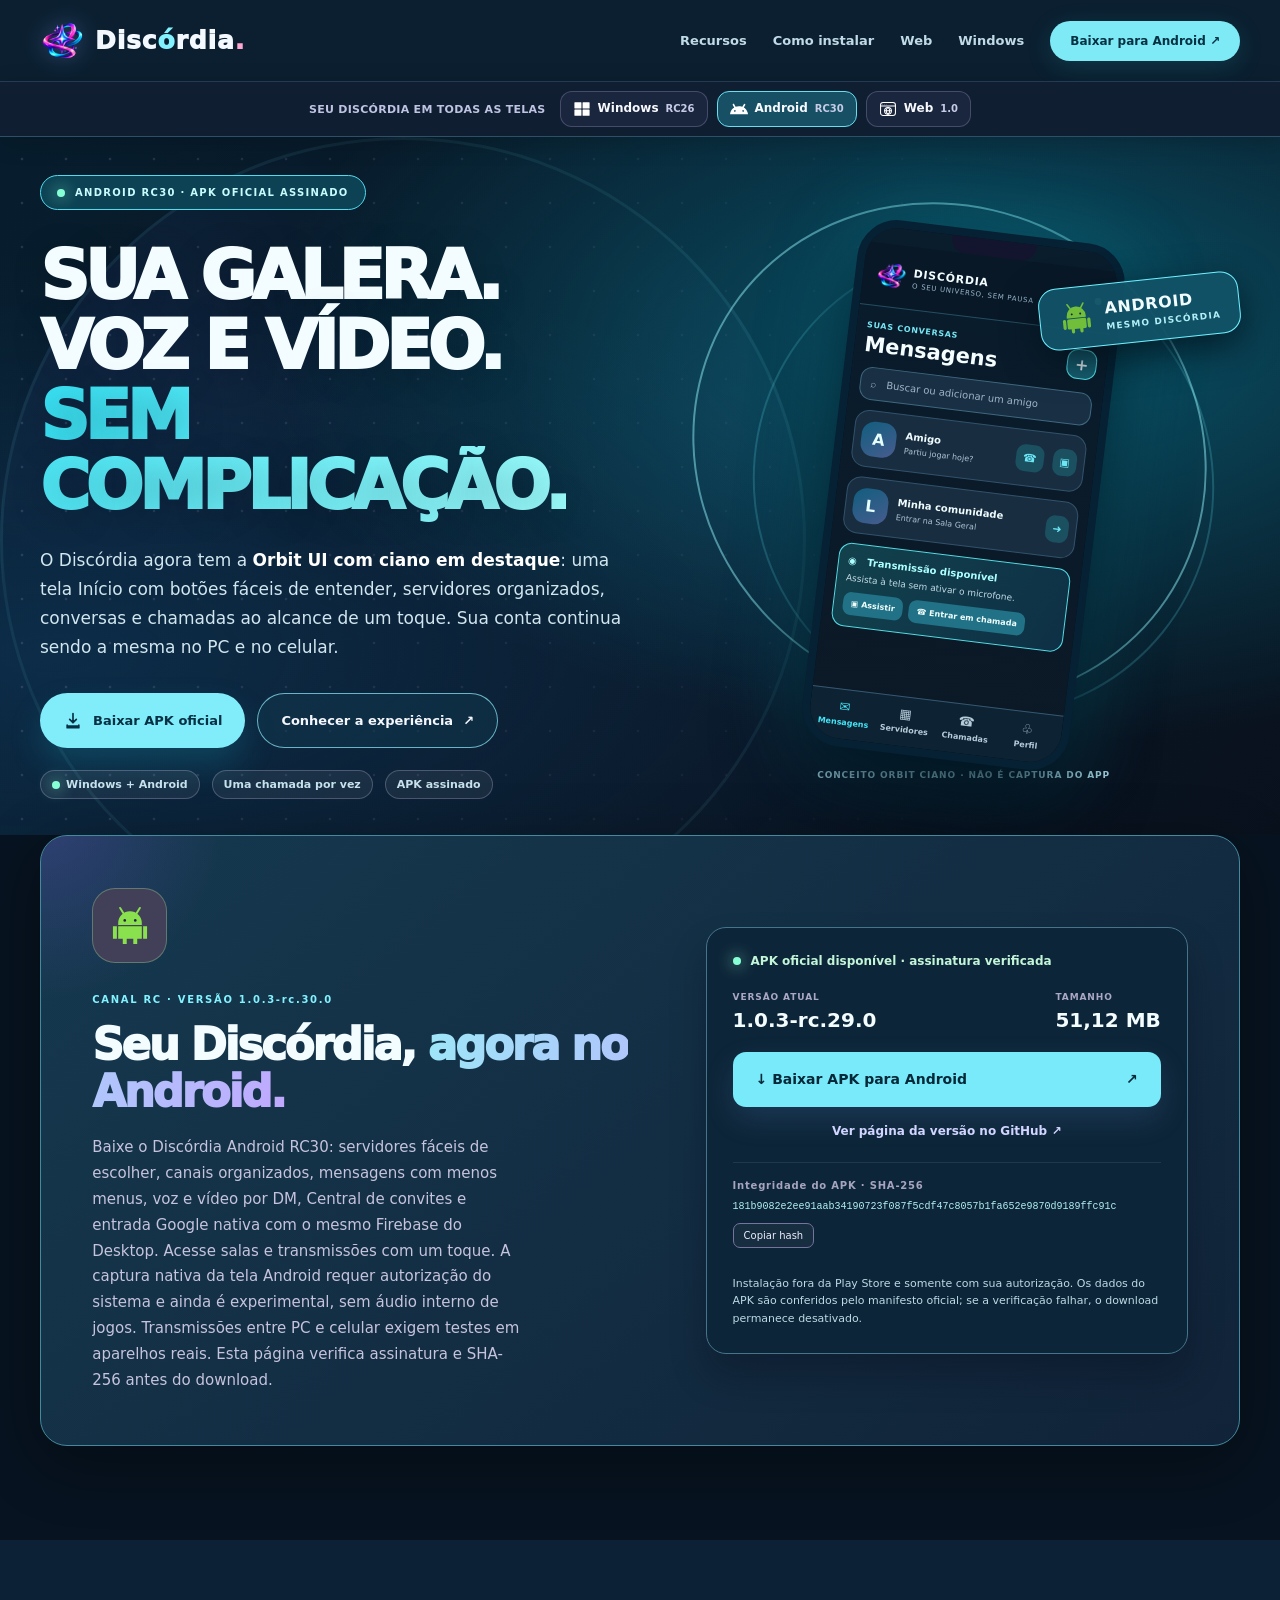
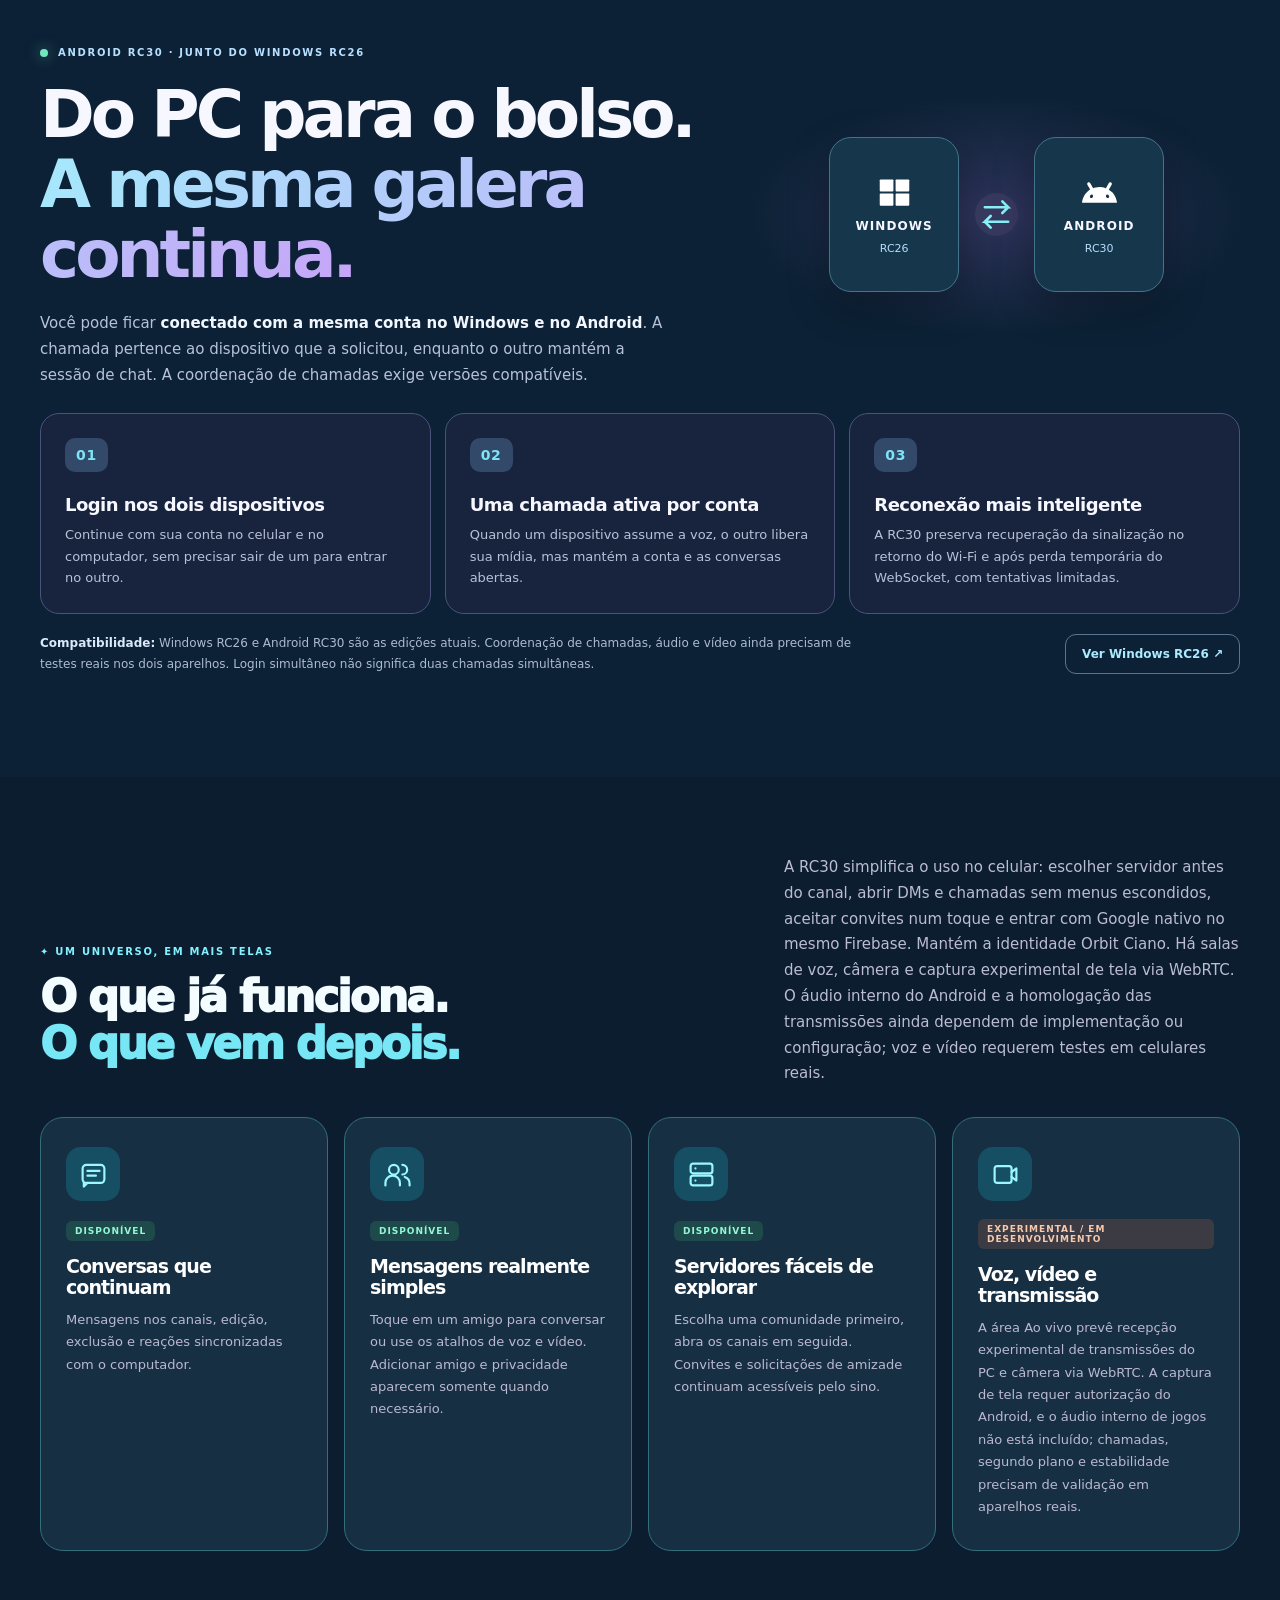
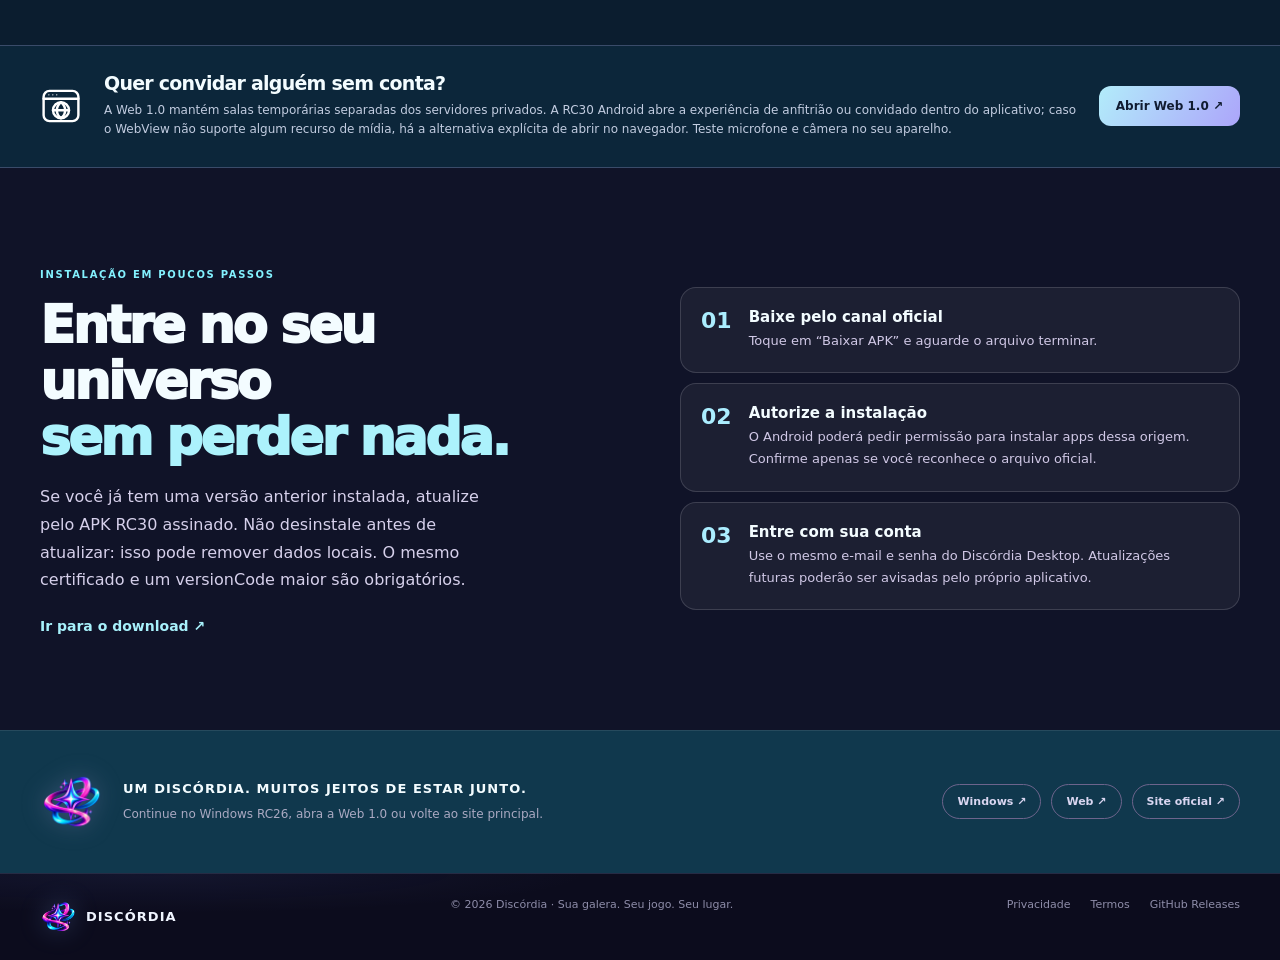
==== commit 99c5bf9a: "site(android rc30): prepare intuitive mobile and Google sign-in content for signed release android/i" ====
--- a/android/index.html
+++ b/android/index.html
@@ -4,7 +4,7 @@
 <meta charset="utf-8">
 <meta name="viewport" content="width=device-width,initial-scale=1">
 <meta name="theme-color" content="#081a2a">
-<meta name="description" content="Discórdia Android RC29: Central de convites de servidor e amizades, aceite e recusa por um toque, sino com contador e navegação familiar em ciano. APK oficial assinado.">
+<meta name="description" content="Discórdia Android RC30: navegação mobile com servidor e canais claros, conversas com atalhos de voz/vídeo, convites e autenticação Google nativa integrada.">
 <meta property="og:title" content="Discórdia Android · Sua galera, em qualquer lugar">
 <meta property="og:description" content="O universo do Discórdia no seu Android: mesma conta, conversas e servidores. Instale pelo canal oficial.">
 <meta property="og:type" content="website">
@@ -16,7 +16,7 @@
 <link rel="stylesheet" href="../cross-platform-nav-20261107.css?v=2">
 <link rel="stylesheet" href="./refresh-20261107.css?v=1">
 <script src="./app.js?v=android-rc28-20261112" defer></script>
-<title>Discórdia Android RC29 | Seu universo na palma da mão</title>
+<title>Discórdia Android RC30 | Seu universo na palma da mão</title>
 <link rel="stylesheet" href="../brand-unified-20261108.css">
 <link rel="apple-touch-icon" href="../discordia-orbit-app.png">
 <link rel="stylesheet" href="./orbit27-cyan.css?v=rc27-20261111">
@@ -35,7 +35,7 @@
  <div class="disc-cross-platform-inner">
   <span class="disc-cross-platform-lead">SEU DISCÓRDIA EM TODAS AS TELAS</span>
   <a class="disc-cross-platform-link" href="../#downloads" title="Discórdia Desktop RC26 para Windows"><img src="../platform-icons/windows.svg" alt="" width="18" height="18">Windows <small>RC26</small></a>
-  <a class="disc-cross-platform-link" href="#download-section" aria-current="page" title="Discórdia Android: APK oficial disponível"><img src="../platform-icons/android.svg" alt="" width="18" height="18">Android <small>RC29</small></a>
+  <a class="disc-cross-platform-link" href="#download-section" aria-current="page" title="Discórdia Android: APK oficial disponível"><img src="../platform-icons/android.svg" alt="" width="18" height="18">Android <small>RC30</small></a>
   <a class="disc-cross-platform-link" href="../web/" title="Discórdia Web 1.0 estável disponível"><img src="../platform-icons/web.svg" alt="" width="18" height="18">Web <small>1.0</small></a>
  </div>
 </nav>
@@ -44,7 +44,7 @@
   <div class="sky" aria-hidden="true"></div>
   <div class="container hero-grid">
    <div class="hero-copy">
-    <div class="hero-tag"><span class="live-dot" aria-hidden="true"></span> ANDROID RC29 · APK OFICIAL ASSINADO</div>
+    <div class="hero-tag"><span class="live-dot" aria-hidden="true"></span> ANDROID RC30 · APK OFICIAL ASSINADO</div>
     <h1 id="hero-title">SUA GALERA.<br>VOZ E VÍDEO.<br><em>SEM COMPLICAÇÃO.</em></h1>
     <p>O Discórdia agora tem a <strong>Orbit UI com ciano em destaque</strong>: uma tela Início com botões fáceis de entender, servidores organizados, conversas e chamadas ao alcance de um toque. Sua conta continua sendo a mesma no PC e no celular.</p>
     <div class="hero-actions">
@@ -53,7 +53,7 @@
     </div>
     <div class="hero-proof"><span><span class="proof-dot" aria-hidden="true"></span> Windows + Android</span><span>Uma chamada por vez</span><span>APK assinado</span></div>
    </div>
-   <div class="hero-art" role="img" aria-label="Ilustração conceitual das mensagens e chamadas por DM do Discórdia Android RC29, com quatro abas de navegação">
+   <div class="hero-art" role="img" aria-label="Ilustração conceitual das mensagens e chamadas por DM do Discórdia Android RC30, com quatro abas de navegação">
     <div class="halo halo-a"></div><div class="halo halo-b"></div>
     <div class="phone">
      <div class="phone-glass">
@@ -79,7 +79,7 @@
    <div class="download-card">
     <div class="download-lead">
      <div class="download-icon"><svg class="android-symbol" viewBox="0 0 64 64" width="42" height="42" aria-hidden="true"><path d="M17 6 22 14M47 6l-5 8" stroke="currentColor" stroke-width="3" stroke-linecap="round" fill="none"/><path fill="currentColor" d="M14 29a18 18 0 0 1 36 0v3H14zM14 34h36v19H14zM6 34h6v19H6zM52 34h6v19h-6zM21 49h6v12h-6zM37 49h6v12h-6z"/><circle cx="24" cy="25" r="2" fill="#25204f"/><circle cx="40" cy="25" r="2" fill="#25204f"/></svg></div>
-     <div><span class="eyebrow">CANAL RC · VERSÃO 1.0.3-rc.29.0</span><h2 id="download-title">Seu Discórdia, <em>agora no Android.</em></h2><p>Baixe o APK Android RC29 assinado: nova Central de convites com sino e contador, aceite de convites para servidores e pedidos de amizade diretamente no Android, além de conclusão de entrada pendente. Mantém as quatro abas, voz, vídeo por DM e acesso às salas com um toque. A captura nativa da tela Android requer autorização do sistema e ainda é experimental, sem áudio interno de jogos. Transmissões entre PC e celular exigem testes em aparelhos reais. Esta página verifica assinatura e SHA-256 antes do download.</p></div>
+     <div><span class="eyebrow">CANAL RC · VERSÃO 1.0.3-rc.30.0</span><h2 id="download-title">Seu Discórdia, <em>agora no Android.</em></h2><p>Baixe o Discórdia Android RC30: servidores fáceis de escolher, canais organizados, mensagens com menos menus, voz e vídeo por DM, Central de convites e entrada Google nativa com o mesmo Firebase do Desktop. Acesse salas e transmissões com um toque. A captura nativa da tela Android requer autorização do sistema e ainda é experimental, sem áudio interno de jogos. Transmissões entre PC e celular exigem testes em aparelhos reais. Esta página verifica assinatura e SHA-256 antes do download.</p></div>
     </div>
     <div class="download-panel">
      <div class="download-status"><span class="live-dot" aria-hidden="true"></span><span id="status" role="status" aria-live="polite">Verificando versão oficial...</span></div>
@@ -95,38 +95,38 @@
 <section class="sx-android-bridge" id="dois-dispositivos" aria-labelledby="sx-android-bridge-title">
  <div class="container">
   <div class="sx-bridge-top">
-   <div><span class="sx-android-eyebrow"><i></i> ANDROID RC29 · JUNTO DO WINDOWS RC26</span>
+   <div><span class="sx-android-eyebrow"><i></i> ANDROID RC30 · JUNTO DO WINDOWS RC26</span>
    <h2 id="sx-android-bridge-title">Do PC para o bolso.<br><em>A mesma galera continua.</em></h2>
    <p>Você pode ficar <strong>conectado com a mesma conta no Windows e no Android</strong>. A chamada pertence ao dispositivo que a solicitou, enquanto o outro mantém a sessão de chat. A coordenação de chamadas exige versões compatíveis.</p></div>
-   <div class="sx-bridge-pair" aria-label="Windows RC26 e Android RC29">
+   <div class="sx-bridge-pair" aria-label="Windows RC26 e Android RC30">
     <div><img src="../platform-icons/windows.svg" width="35" height="35" alt=""><strong>WINDOWS</strong><small>RC26</small></div>
     <span class="sx-bridge-arrows" aria-hidden="true"><svg width="35" height="35" viewBox="0 0 24 24" fill="none" stroke="currentColor" stroke-width="1.8" stroke-linecap="round"><path d="M4 7h16l-4-4m4 4-4 4M20 17H4l4-4m-4 4 4 4"/></svg></span>
-    <div><img src="../platform-icons/android.svg" width="35" height="35" alt=""><strong>ANDROID</strong><small>RC29</small></div>
+    <div><img src="../platform-icons/android.svg" width="35" height="35" alt=""><strong>ANDROID</strong><small>RC30</small></div>
    </div>
   </div>
   <div class="sx-bridge-grid">
    <article><span class="sx-bridge-num">01</span><h3>Login nos dois dispositivos</h3><p>Continue com sua conta no celular e no computador, sem precisar sair de um para entrar no outro.</p></article>
    <article><span class="sx-bridge-num">02</span><h3>Uma chamada ativa por conta</h3><p>Quando um dispositivo assume a voz, o outro libera sua mídia, mas mantém a conta e as conversas abertas.</p></article>
-   <article><span class="sx-bridge-num">03</span><h3>Reconexão mais inteligente</h3><p>A RC29 preserva recuperação da sinalização no retorno do Wi-Fi e após perda temporária do WebSocket, com tentativas limitadas.</p></article>
+   <article><span class="sx-bridge-num">03</span><h3>Reconexão mais inteligente</h3><p>A RC30 preserva recuperação da sinalização no retorno do Wi-Fi e após perda temporária do WebSocket, com tentativas limitadas.</p></article>
   </div>
-  <div class="sx-bridge-foot"><p><strong>Compatibilidade:</strong> Windows RC26 e Android RC29 são as edições atuais. Coordenação de chamadas, áudio e vídeo ainda precisam de testes reais nos dois aparelhos. Login simultâneo não significa duas chamadas simultâneas.</p>
+  <div class="sx-bridge-foot"><p><strong>Compatibilidade:</strong> Windows RC26 e Android RC30 são as edições atuais. Coordenação de chamadas, áudio e vídeo ainda precisam de testes reais nos dois aparelhos. Login simultâneo não significa duas chamadas simultâneas.</p>
    <a href="https://github.com/magaskye/discordia/releases/tag/v1.0.3-rc.26.0" target="_blank" rel="noopener noreferrer">Ver Windows RC26 ↗</a></div>
  </div>
 </section>
  <section class="features" id="recursos" aria-labelledby="features-title">
   <div class="container">
-   <div class="section-heading"><div><span class="eyebrow">✦ UM UNIVERSO, EM MAIS TELAS</span><h2 id="features-title">O que já funciona.<br><em>O que vem depois.</em></h2></div><p>A RC29 prioriza convites de servidor e pedidos de amizade com uma Central de convites fácil de encontrar, botões Aceitar e Recusar, contador no sino e opção Concluir entrada. Preserva quatro abas, chamadas e a identidade Orbit Ciano. Há salas de voz, câmera e captura experimental de tela via WebRTC. O áudio interno do Android e a homologação das transmissões ainda dependem de implementação ou configuração; voz e vídeo requerem testes em celulares reais.</p></div>
+   <div class="section-heading"><div><span class="eyebrow">✦ UM UNIVERSO, EM MAIS TELAS</span><h2 id="features-title">O que já funciona.<br><em>O que vem depois.</em></h2></div><p>A RC30 simplifica o uso no celular: escolher servidor antes do canal, abrir DMs e chamadas sem menus escondidos, aceitar convites num toque e entrar com Google nativo no mesmo Firebase. Mantém a identidade Orbit Ciano. Há salas de voz, câmera e captura experimental de tela via WebRTC. O áudio interno do Android e a homologação das transmissões ainda dependem de implementação ou configuração; voz e vídeo requerem testes em celulares reais.</p></div>
    <div class="feature-grid">
     <article class="feature-card"><span class="feature-ic"><svg aria-hidden="true" width="30" height="30" viewBox="0 0 24 24" fill="none" stroke="currentColor" stroke-width="1.8" stroke-linecap="round" stroke-linejoin="round"><rect x="3" y="4" width="18" height="15" rx="3"/><path d="M7 9h10M7 13h7m-7 6-3 3v-3"/></svg></span><span class="feature-label ready">DISPONÍVEL</span><h3>Conversas que continuam</h3><p>Mensagens nos canais, edição, exclusão e reações sincronizadas com o computador.</p></article>
-    <article class="feature-card"><span class="feature-ic"><svg aria-hidden="true" width="30" height="30" viewBox="0 0 24 24" fill="none" stroke="currentColor" stroke-width="1.8" stroke-linecap="round" stroke-linejoin="round"><circle cx="9" cy="8" r="4"/><path d="M2 21v-2a6 6 0 0 1 12 0v2m2-17a4 4 0 0 1 0 8m2 2a6 6 0 0 1 4 6v1"/></svg></span><span class="feature-label ready">DISPONÍVEL</span><h3>Pedidos de amizade</h3><p>Aceite ou recuse solicitações de amigos em uma central visível no Android, com contador de pedidos e lista sincronizada à sua conta.</p></article>
-    <article class="feature-card"><span class="feature-ic"><svg aria-hidden="true" width="30" height="30" viewBox="0 0 24 24" fill="none" stroke="currentColor" stroke-width="1.8" stroke-linecap="round" stroke-linejoin="round"><rect x="3" y="3" width="18" height="8" rx="2"/><rect x="3" y="13" width="18" height="8" rx="2"/><path d="M7 7h.01M7 17h.01"/></svg></span><span class="feature-label ready">DISPONÍVEL</span><h3>Convites de servidores</h3><p>Veja, aceite ou recuse convites para servidores. Se a participação já foi aceita mas não concluiu, use Concluir entrada.</p></article>
+    <article class="feature-card"><span class="feature-ic"><svg aria-hidden="true" width="30" height="30" viewBox="0 0 24 24" fill="none" stroke="currentColor" stroke-width="1.8" stroke-linecap="round" stroke-linejoin="round"><circle cx="9" cy="8" r="4"/><path d="M2 21v-2a6 6 0 0 1 12 0v2m2-17a4 4 0 0 1 0 8m2 2a6 6 0 0 1 4 6v1"/></svg></span><span class="feature-label ready">DISPONÍVEL</span><h3>Mensagens realmente simples</h3><p>Toque em um amigo para conversar ou use os atalhos de voz e vídeo. Adicionar amigo e privacidade aparecem somente quando necessário.</p></article>
+    <article class="feature-card"><span class="feature-ic"><svg aria-hidden="true" width="30" height="30" viewBox="0 0 24 24" fill="none" stroke="currentColor" stroke-width="1.8" stroke-linecap="round" stroke-linejoin="round"><rect x="3" y="3" width="18" height="8" rx="2"/><rect x="3" y="13" width="18" height="8" rx="2"/><path d="M7 7h.01M7 17h.01"/></svg></span><span class="feature-label ready">DISPONÍVEL</span><h3>Servidores fáceis de explorar</h3><p>Escolha uma comunidade primeiro, abra os canais em seguida. Convites e solicitações de amizade continuam acessíveis pelo sino.</p></article>
     <article class="feature-card future"><span class="feature-ic"><svg aria-hidden="true" width="30" height="30" viewBox="0 0 24 24" fill="none" stroke="currentColor" stroke-width="1.8" stroke-linecap="round" stroke-linejoin="round"><rect x="3" y="5" width="14" height="14" rx="2"/><path d="m17 10 4-3v10l-4-3"/></svg></span><span class="feature-label planned">EXPERIMENTAL / EM DESENVOLVIMENTO</span><h3>Voz, vídeo e transmissão</h3><p>A área Ao vivo prevê recepção experimental de transmissões do PC e câmera via WebRTC. A captura de tela requer autorização do Android, e o áudio interno de jogos não está incluído; chamadas, segundo plano e estabilidade precisam de validação em aparelhos reais.</p></article>
    </div>
   </div>
  </section>
- <section class="sx-mobile-web-note" aria-label="Discórdia Web no celular"><div class="container sx-mobile-web-inner"><img src="../platform-icons/web.svg" width="42" height="42" alt=""><div><h2>Quer convidar alguém sem conta?</h2><p>A Web 1.0 mantém salas temporárias separadas dos servidores privados. A RC29 Android abre a experiência de anfitrião ou convidado dentro do aplicativo; caso o WebView não suporte algum recurso de mídia, há a alternativa explícita de abrir no navegador. Teste microfone e câmera no seu aparelho.</p></div><a href="https://discordia-web-beta.pages.dev/" rel="noopener noreferrer">Abrir Web 1.0 ↗</a></div></section>
+ <section class="sx-mobile-web-note" aria-label="Discórdia Web no celular"><div class="container sx-mobile-web-inner"><img src="../platform-icons/web.svg" width="42" height="42" alt=""><div><h2>Quer convidar alguém sem conta?</h2><p>A Web 1.0 mantém salas temporárias separadas dos servidores privados. A RC30 Android abre a experiência de anfitrião ou convidado dentro do aplicativo; caso o WebView não suporte algum recurso de mídia, há a alternativa explícita de abrir no navegador. Teste microfone e câmera no seu aparelho.</p></div><a href="https://discordia-web-beta.pages.dev/" rel="noopener noreferrer">Abrir Web 1.0 ↗</a></div></section>
  <section class="instructions" id="instalar" aria-labelledby="install-title"><div class="container instruction-grid">
-  <div><span class="eyebrow">INSTALAÇÃO EM POUCOS PASSOS</span><h2 id="install-title">Entre no seu universo<br><em>sem perder nada.</em></h2><p>Se você já tem uma versão anterior instalada, atualize pelo APK RC29 assinado. Não desinstale antes de atualizar: isso pode remover dados locais. O mesmo certificado e um versionCode maior são obrigatórios.</p><a class="install-anchor" href="#download-section">Ir para o download ↗</a></div>
+  <div><span class="eyebrow">INSTALAÇÃO EM POUCOS PASSOS</span><h2 id="install-title">Entre no seu universo<br><em>sem perder nada.</em></h2><p>Se você já tem uma versão anterior instalada, atualize pelo APK RC30 assinado. Não desinstale antes de atualizar: isso pode remover dados locais. O mesmo certificado e um versionCode maior são obrigatórios.</p><a class="install-anchor" href="#download-section">Ir para o download ↗</a></div>
   <ol class="steps"><li><b>01</b><div><strong>Baixe pelo canal oficial</strong><p>Toque em “Baixar APK” e aguarde o arquivo terminar.</p></div></li><li><b>02</b><div><strong>Autorize a instalação</strong><p>O Android poderá pedir permissão para instalar apps dessa origem. Confirme apenas se você reconhece o arquivo oficial.</p></div></li><li><b>03</b><div><strong>Entre com sua conta</strong><p>Use o mesmo e-mail e senha do Discórdia Desktop. Atualizações futuras poderão ser avisadas pelo próprio aplicativo.</p></div></li></ol>
  </div></section>
  <section class="cross-platform"><div class="container cross-inner"><img src="../discordia-orbit-app.png" width="62" height="62" alt=""><div><strong>UM DISCÓRDIA. MUITOS JEITOS DE ESTAR JUNTO.</strong><p>Continue no Windows RC26, abra a Web 1.0 ou volte ao site principal.</p></div><div class="cross-links"><a href="../#downloads">Windows ↗</a><a href="../web/">Web ↗</a><a href="../">Site oficial ↗</a></div></div></section>
